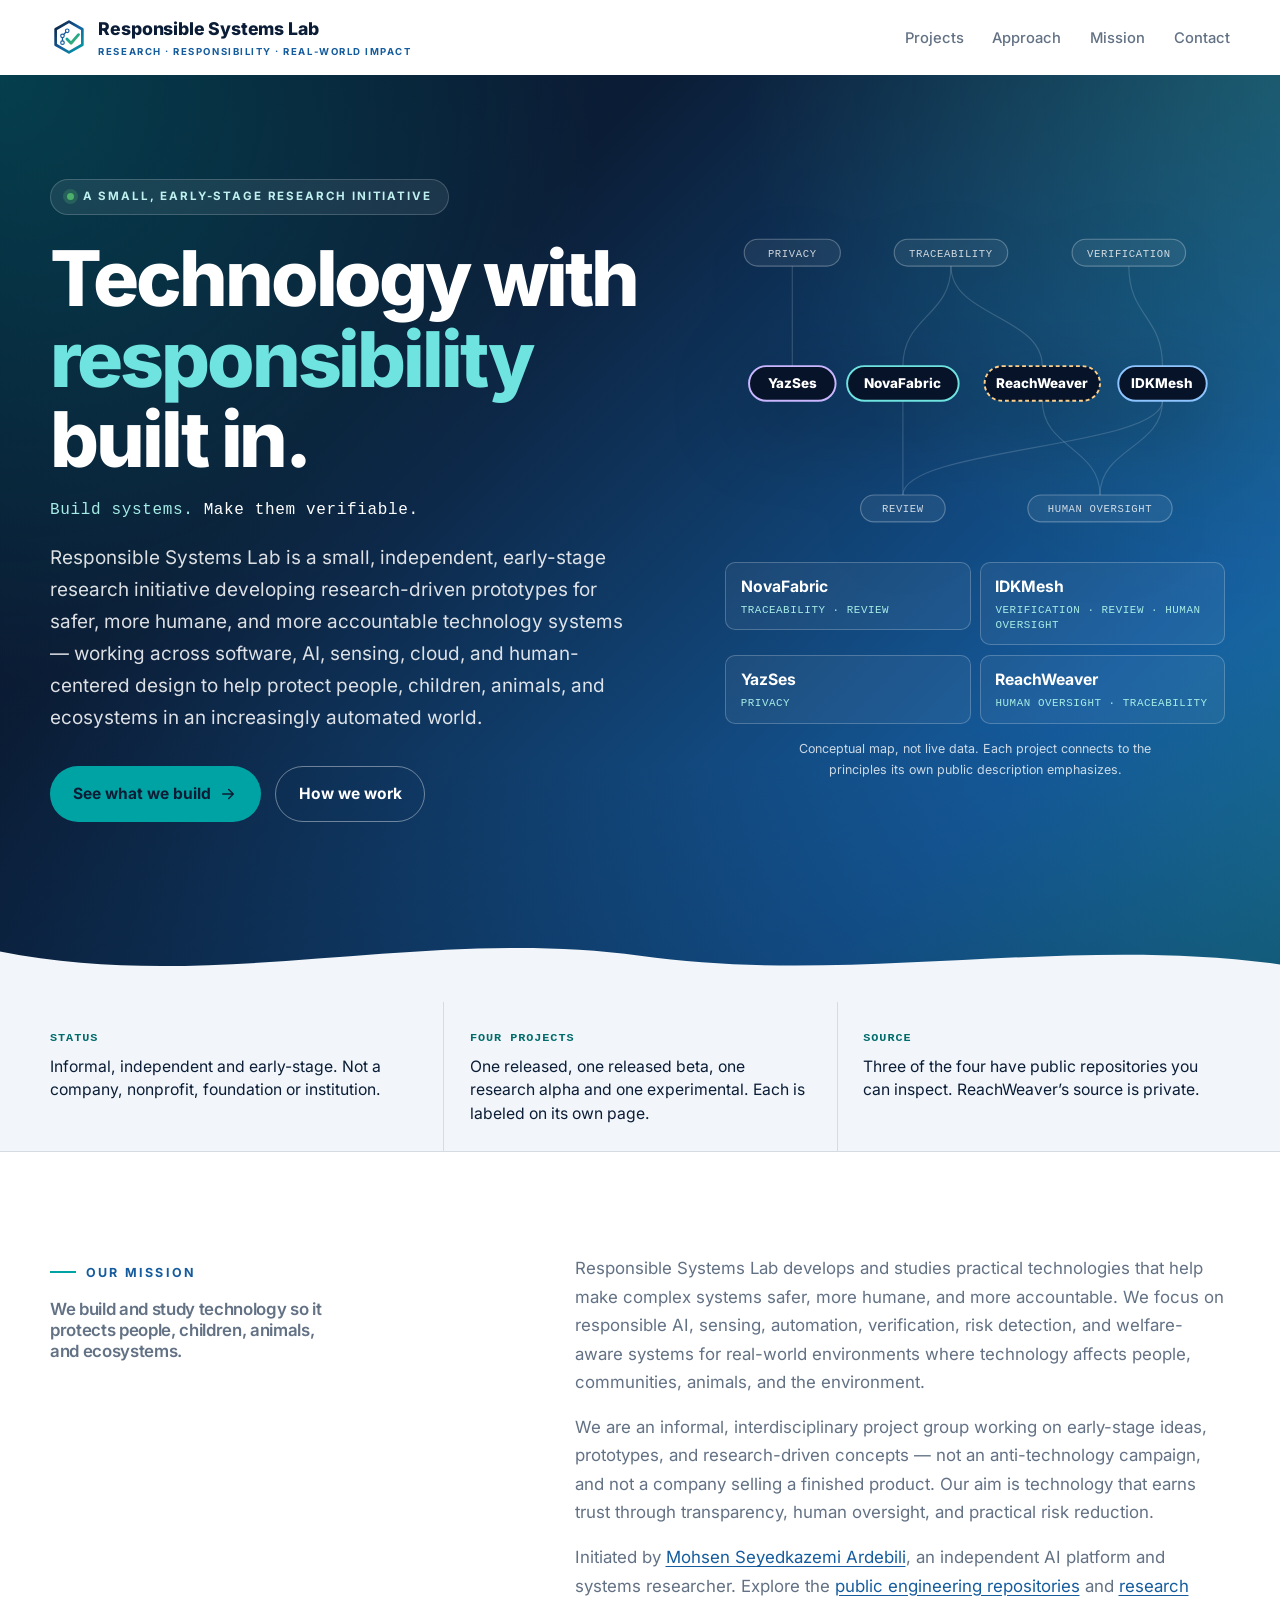
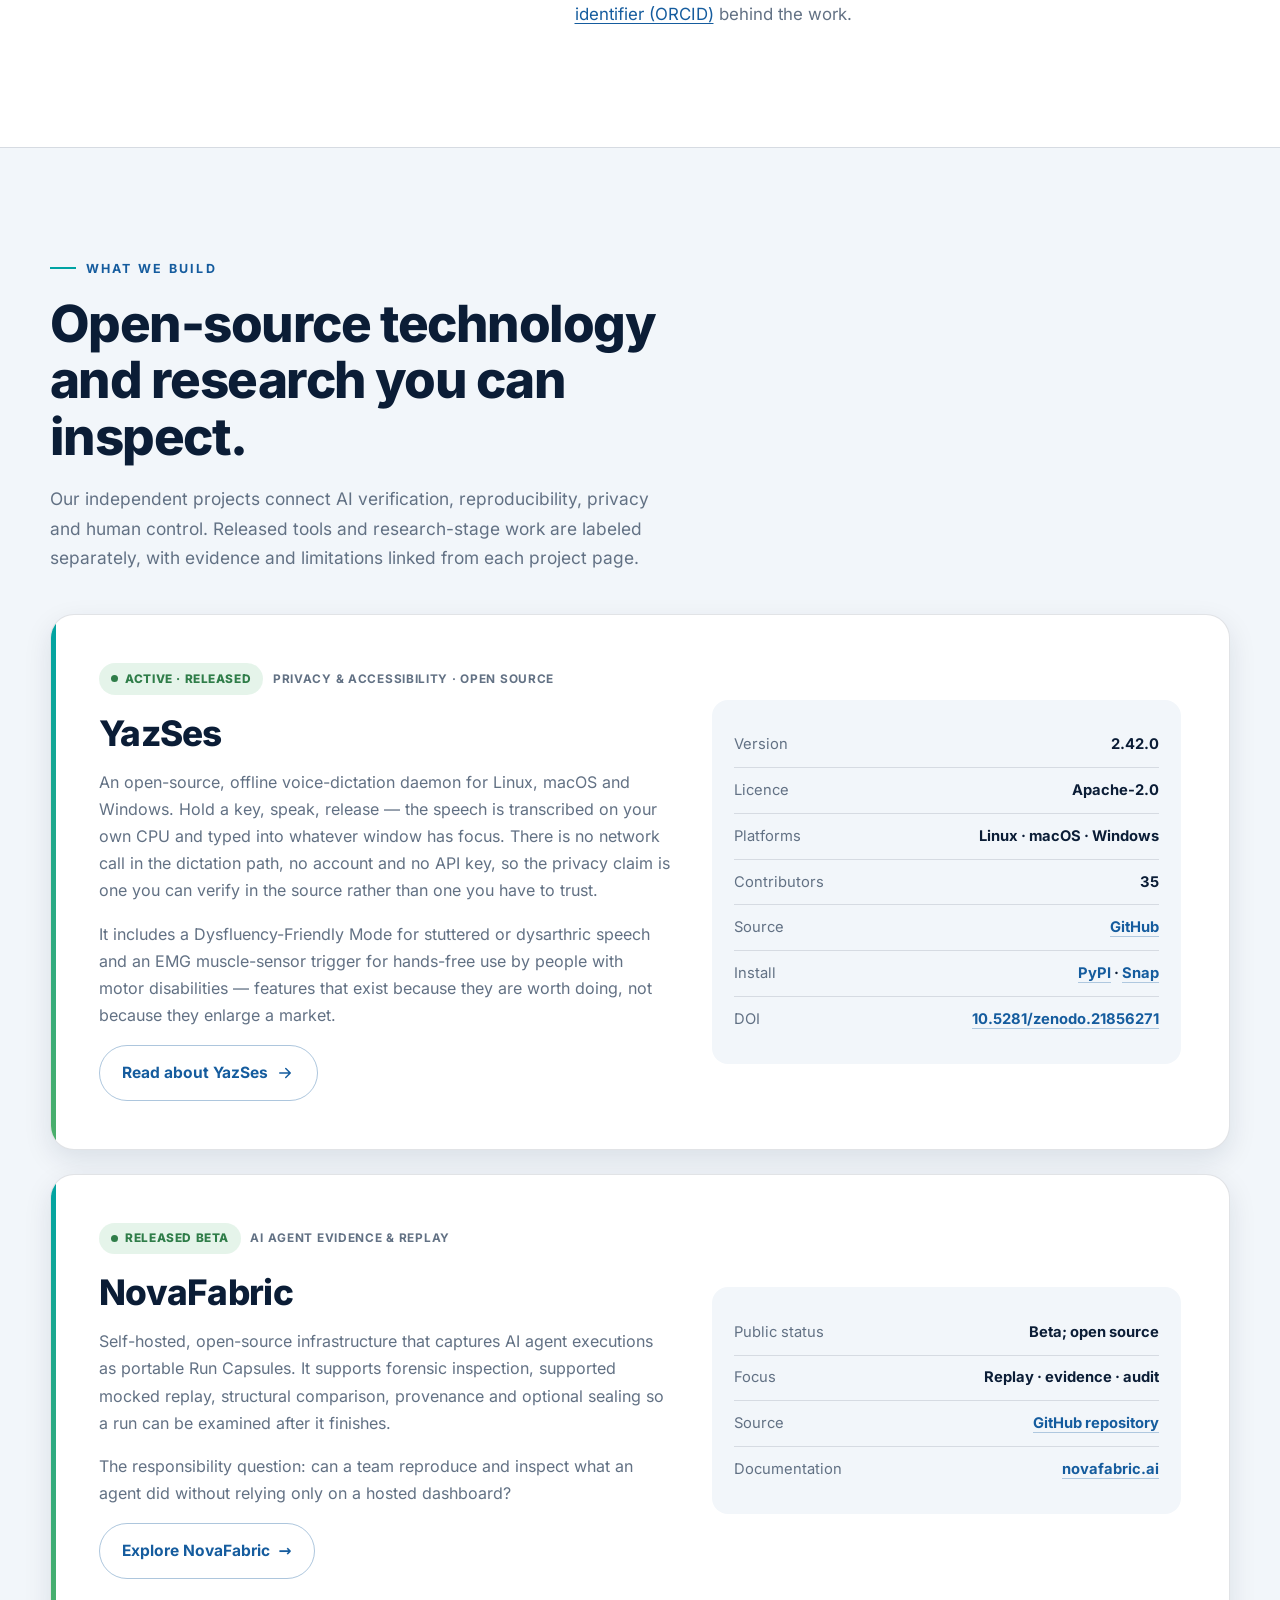
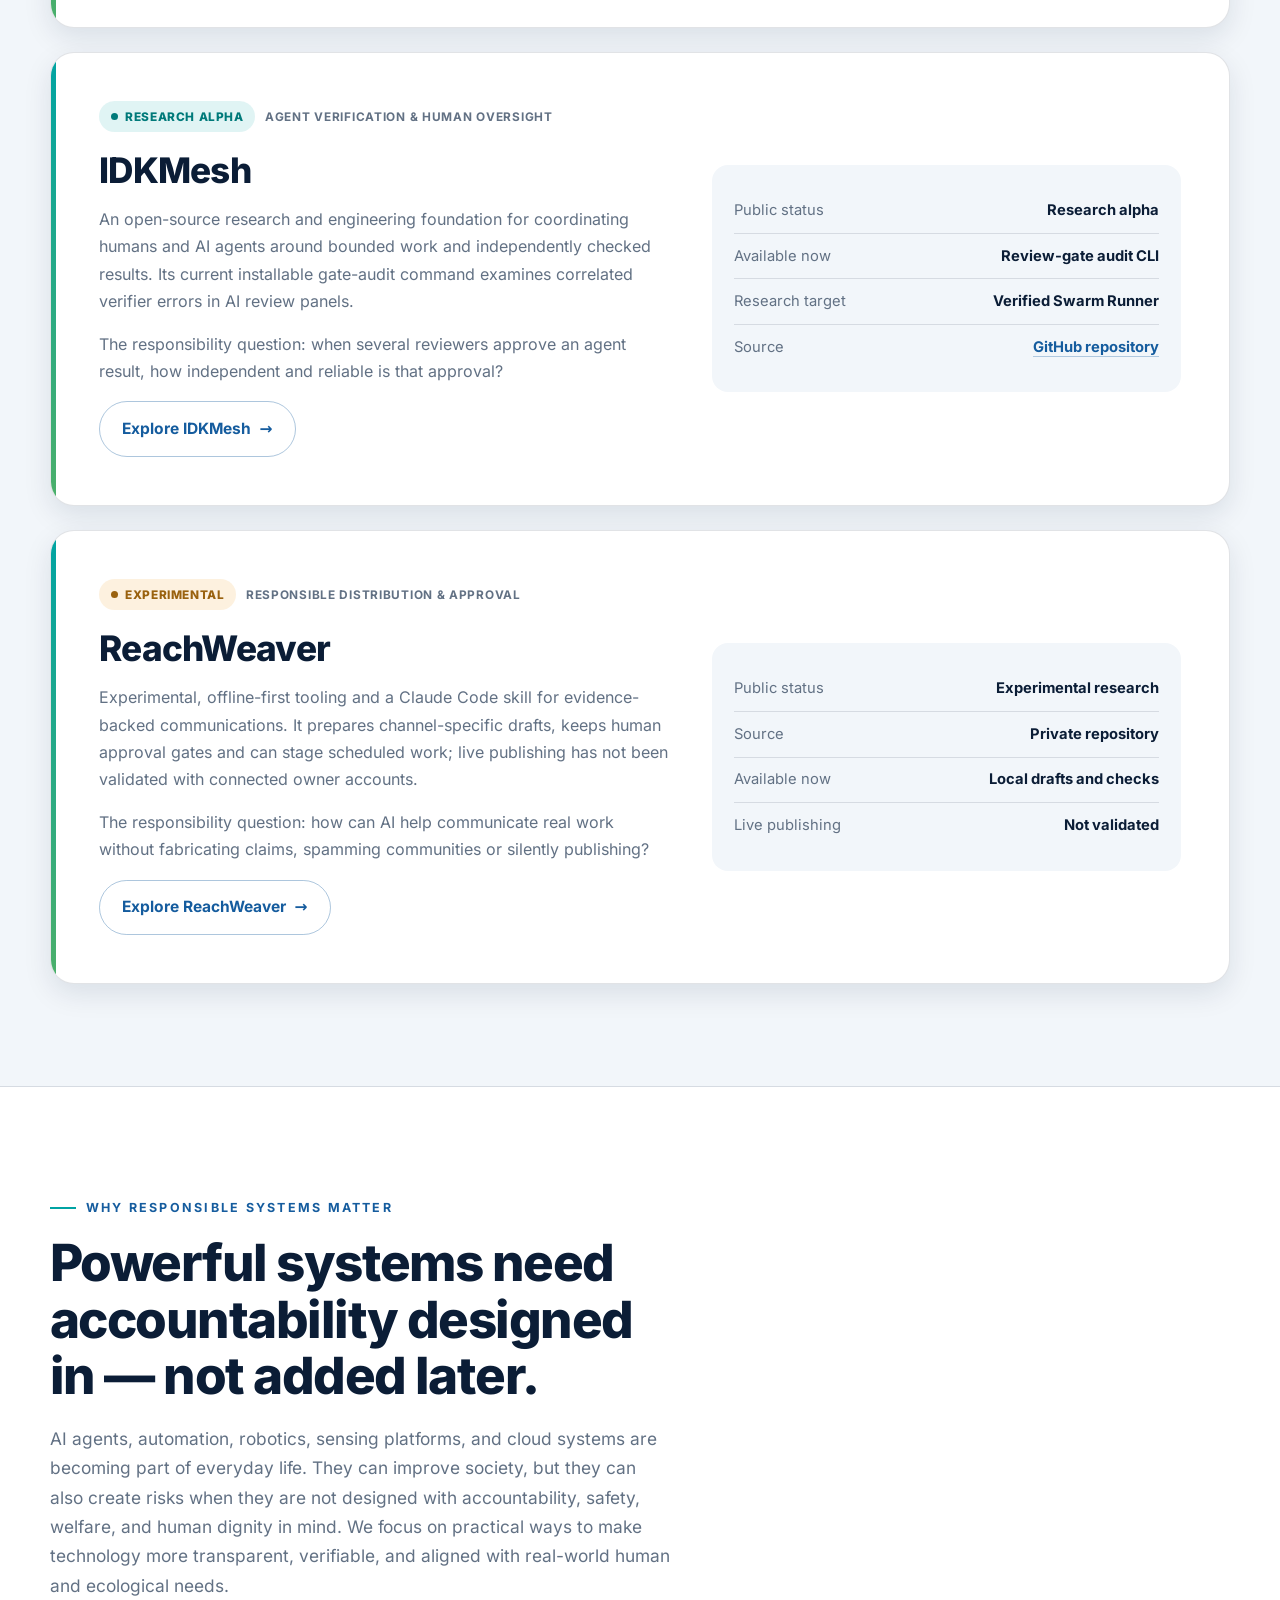
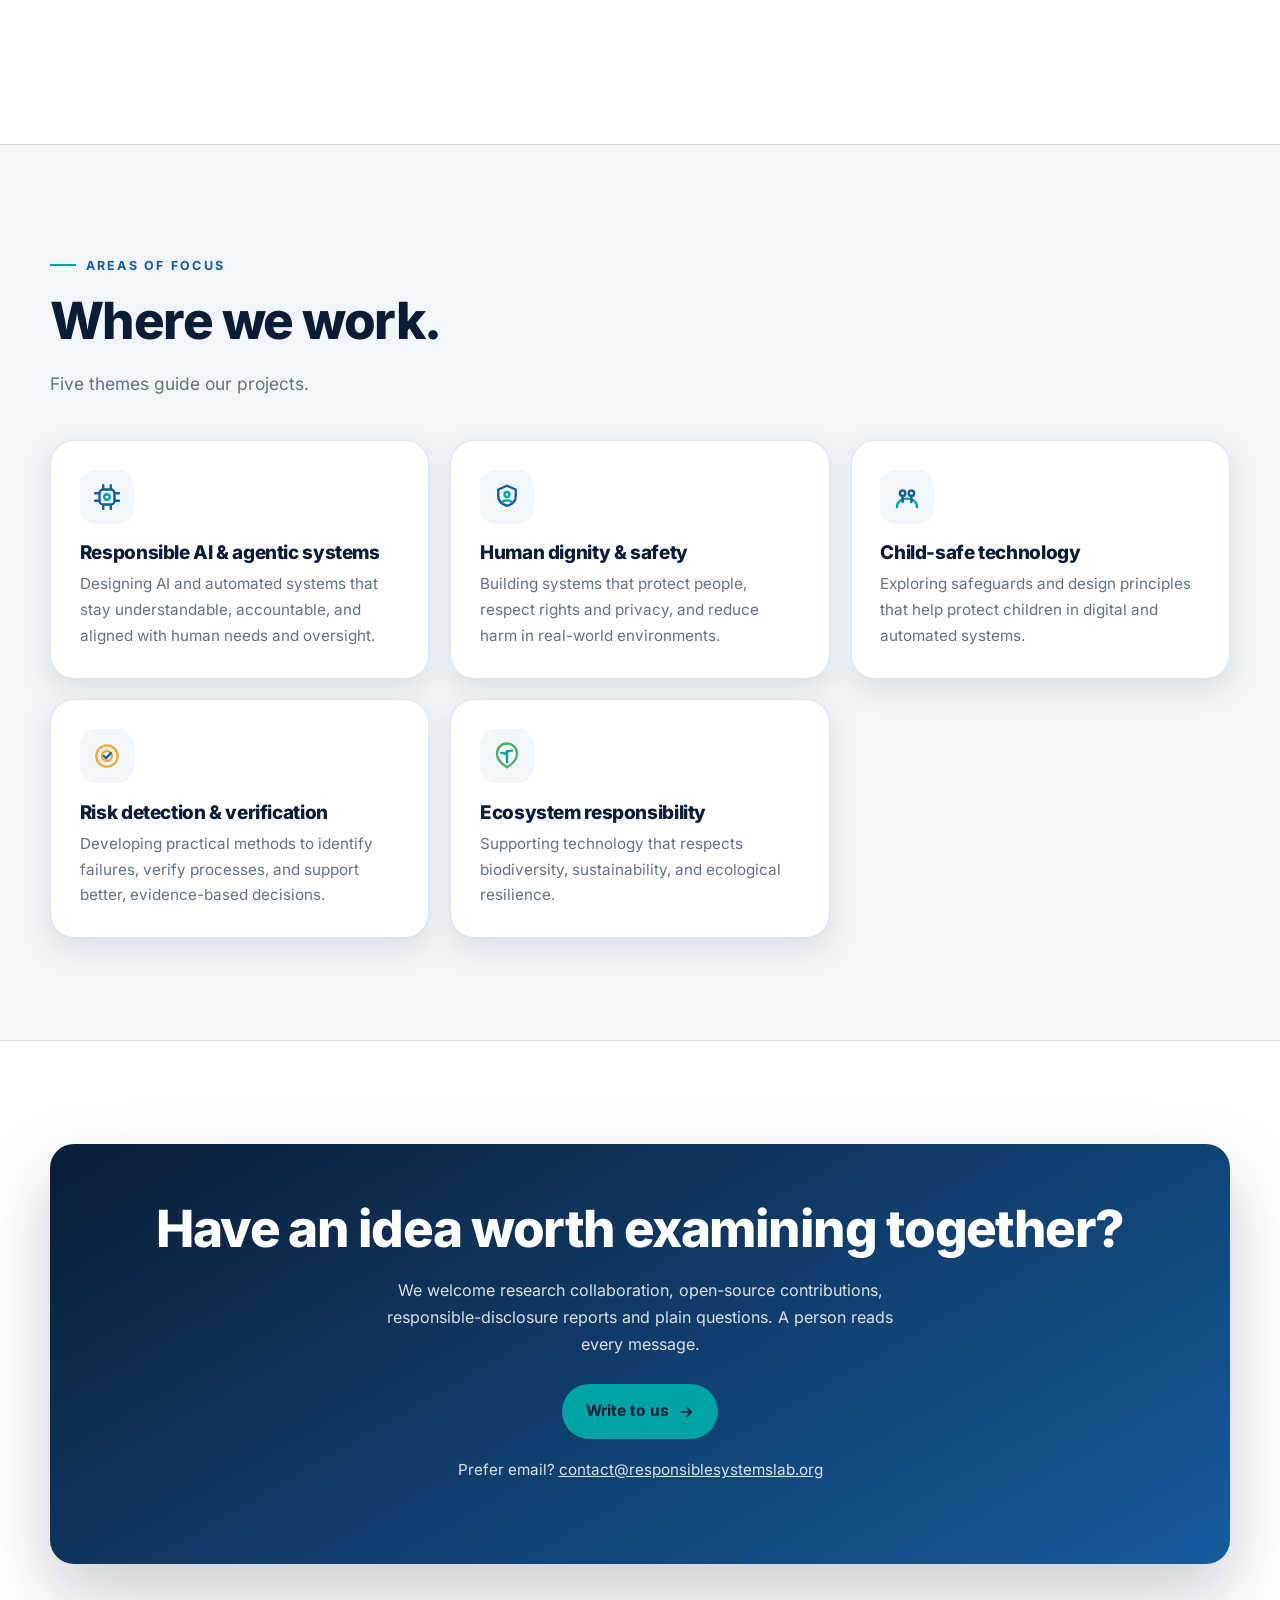
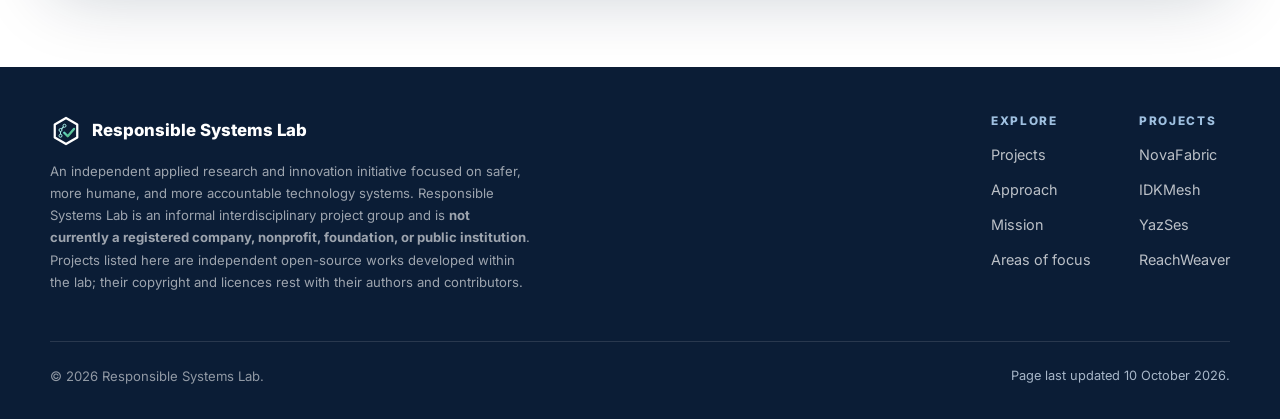
==== website/index.html @ 1f40e6b3 "Brand: new social-preview image with the V2 mark and the current project list" ====
<!DOCTYPE html>
<html lang="en">
<head>
<meta charset="UTF-8" />
<meta name="viewport" content="width=device-width, initial-scale=1.0" />
<meta name="theme-color" content="#0B1D36" />
<title>Responsible Systems Lab | Trustworthy AI &amp; Verification</title>
<meta name="description" content="Independent research and open-source engineering for responsible AI, agent replay, verification, privacy-preserving voice computing and human control." />
<link rel="icon" type="image/svg+xml" href="data:image/svg+xml,%3Csvg xmlns='http://www.w3.org/2000/svg' viewBox='0 0 128 128'%3E%3Cdefs%3E%3ClinearGradient id='c' x1='0' y1='0' x2='1' y2='1'%3E%3Cstop offset='0' stop-color='%2300A3A3'/%3E%3Cstop offset='1' stop-color='%234CAF6A'/%3E%3C/linearGradient%3E%3C/defs%3E%3Cpath d='M64 12 109 38 V90 L64 116 19 90 V38 Z' fill='none' stroke='%23155C9E' stroke-width='11' stroke-linejoin='round'/%3E%3Cpath d='M44 66 60 82 90 48' fill='none' stroke='url(%23c)' stroke-width='13' stroke-linecap='round' stroke-linejoin='round'/%3E%3C/svg%3E" />
<link rel="preload" href="assets/fonts/inter-latin-var.woff2" as="font" type="font/woff2" crossorigin />
<link rel="stylesheet" href="styles/rsl.css?v=20261011f" />
<link rel="canonical" href="https://responsiblesystemslab.org/" />
<meta name="robots" content="index, follow, max-snippet:-1, max-image-preview:large, max-video-preview:-1" />
<meta property="og:type" content="website" />
<meta property="og:site_name" content="Responsible Systems Lab" />
<meta property="og:title" content="Responsible Systems Lab | Trustworthy AI, Verification & Privacy" />
<meta property="og:description" content="Explore NovaFabric, IDKMesh, YazSes and ReachWeaver: open-source and experimental engineering for verifiable AI, agent evidence, privacy and human control." />
<meta property="og:url" content="https://responsiblesystemslab.org/" />
<meta property="og:image" content="https://responsiblesystemslab.org/assets/og-rsl-v2.png" />
<meta property="og:image:width" content="1200" /><meta property="og:image:height" content="630" />
<meta property="og:image:alt" content="Responsible Systems Lab — technology with responsibility built in" />
<meta name="twitter:card" content="summary_large_image" />
<meta name="twitter:title" content="Responsible Systems Lab | Trustworthy AI, Verification & Privacy" />
<meta name="twitter:description" content="Explore NovaFabric, IDKMesh, YazSes and ReachWeaver: open-source and experimental engineering for verifiable AI, agent evidence, privacy and human control." />
<meta name="twitter:image" content="https://responsiblesystemslab.org/assets/og-rsl-v2.png" />
<script type="application/ld+json">
{"@context":"https://schema.org","@graph":[
{"@type":"Organization","@id":"https://responsiblesystemslab.org/#org","name":"Responsible Systems Lab","alternateName":"RSL","url":"https://responsiblesystemslab.org/","description":"A small, independent, early-stage research initiative building responsible technology systems for safer, more humane, and more accountable futures. Not a registered company, nonprofit, foundation or public institution.","email":"contact@responsiblesystemslab.org","contactPoint":{"@type":"ContactPoint","contactType":"general enquiries","email":"contact@responsiblesystemslab.org","availableLanguage":["English"]},"slogan":"Technology with responsibility built in.","knowsAbout":["Responsible AI","Risk detection and verification","Human-centered systems","Sensing and monitoring","Privacy-preserving on-device software","Accessible speech interfaces","AI agent replay","Agent verification"],"member":{"@id":"https://responsiblesystemslab.org/#person-msa"}},
{"@type":"Person","@id":"https://responsiblesystemslab.org/#person-msa","name":"Mohsen Seyedkazemi Ardebili","memberOf":{"@id":"https://responsiblesystemslab.org/#org"},"sameAs":["https://orcid.org/0000-0002-1166-6559","https://github.com/MSKazemi","https://mskazemi.com","https://mskazemi.github.io"]},
{"@type":"SoftwareApplication","@id":"https://responsiblesystemslab.org/yazses.html#software","name":"YazSes","url":"https://responsiblesystemslab.org/yazses.html","applicationCategory":"UtilitiesApplication","operatingSystem":"Linux, macOS, Windows","softwareVersion":"2.42.0","license":"https://www.apache.org/licenses/LICENSE-2.0","isAccessibleForFree":true,"author":{"@id":"https://responsiblesystemslab.org/#person-msa"},"sameAs":["https://github.com/MSKazemi/yazses","https://pypi.org/project/yazses/","https://snapcraft.io/yazses","https://doi.org/10.5281/zenodo.21856271","https://arxiv.org/abs/2607.28878","https://www.wikidata.org/wiki/Q140935593","https://mskazemi.com/yazses/"]},
{"@type":"WebSite","@id":"https://responsiblesystemslab.org/#website","url":"https://responsiblesystemslab.org/","name":"Responsible Systems Lab","inLanguage":"en","publisher":{"@id":"https://responsiblesystemslab.org/#org"}},
{"@type":"WebPage","@id":"https://responsiblesystemslab.org/#webpage","url":"https://responsiblesystemslab.org/","name":"Responsible Systems Lab | Trustworthy AI, Verification & Privacy","isPartOf":{"@id":"https://responsiblesystemslab.org/#website"},"about":{"@id":"https://responsiblesystemslab.org/#org"},"dateModified":"2026-10-10","mentions":[{"@id":"https://responsiblesystemslab.org/yazses.html#software"},{"@id":"https://responsiblesystemslab.org/novafabric.html#software"},{"@id":"https://responsiblesystemslab.org/idkmesh.html#software"}]}
]}
</script>
</head>
<body>
<a class="skip-link" href="#top">Skip to content</a>

<!-- logo mark (reused) -->
<svg width="0" height="0" style="position:absolute" aria-hidden="true"><defs>
  <linearGradient id="rslv2-frame" x1="0%" y1="0%" x2="100%" y2="100%"><stop offset="0" stop-color="#0B1D36"/><stop offset=".5" stop-color="#155C9E"/><stop offset="1" stop-color="#00A3A3"/></linearGradient>
  <linearGradient id="rslv2-check" x1="0%" y1="0%" x2="100%" y2="100%"><stop offset="0" stop-color="#00A3A3"/><stop offset="1" stop-color="#4CAF6A"/></linearGradient>
  <linearGradient id="rslv2-check-rev" x1="0%" y1="0%" x2="100%" y2="100%"><stop offset="0" stop-color="#6fe3e0"/><stop offset="1" stop-color="#4CAF6A"/></linearGradient>
  <!-- Evidence Atlas V2 mark (assets/brand/rsl/evidence-atlas-v2/logo-symbol.svg), scaled 128 -> 40 -->
  <g id="rsl-mark" transform="scale(0.3125)">
    <path d="M64 12 109 38 V90 L64 116 19 90 V38 Z" fill="none" stroke="url(#rslv2-frame)" stroke-width="9" stroke-linecap="round" stroke-linejoin="round"/>
    <path d="M42 83 V60 L58 43" fill="none" stroke="#155C9E" stroke-width="4.4" stroke-linecap="round" stroke-linejoin="round"/>
    <circle cx="42" cy="83" r="6" fill="#FFFFFF" stroke="#155C9E" stroke-width="4"/><circle cx="42" cy="60" r="6" fill="#FFFFFF" stroke="#155C9E" stroke-width="4"/><circle cx="58" cy="43" r="6" fill="#FFFFFF" stroke="#155C9E" stroke-width="4"/>
    <path d="M57 71 71 85 96 56" fill="none" stroke="url(#rslv2-check)" stroke-width="9.5" stroke-linecap="round" stroke-linejoin="round"/>
  </g>
  <!-- Reversed variant for dark surfaces (the navy start of the frame gradient would disappear on navy) -->
  <g id="rsl-mark-rev" transform="scale(0.3125)">
    <path d="M64 12 109 38 V90 L64 116 19 90 V38 Z" fill="none" stroke="#FFFFFF" stroke-width="9" stroke-linecap="round" stroke-linejoin="round"/>
    <path d="M42 83 V60 L58 43" fill="none" stroke="#A6ECE6" stroke-width="4.4" stroke-linecap="round" stroke-linejoin="round"/>
    <circle cx="42" cy="83" r="6" fill="#0B1D36" stroke="#A6ECE6" stroke-width="4"/><circle cx="42" cy="60" r="6" fill="#0B1D36" stroke="#A6ECE6" stroke-width="4"/><circle cx="58" cy="43" r="6" fill="#0B1D36" stroke="#A6ECE6" stroke-width="4"/>
    <path d="M57 71 71 85 96 56" fill="none" stroke="url(#rslv2-check-rev)" stroke-width="9.5" stroke-linecap="round" stroke-linejoin="round"/>
  </g>
</defs></svg>

<!-- ============ HEADER ============ -->
<header class="site-header" id="header">
  <div class="container nav">
    <a class="brand" href="index.html">
      <svg class="mark" viewBox="0 0 40 40"><use href="#rsl-mark"/></svg>
      <span>Responsible Systems Lab<small>Research · Responsibility · Real-world impact</small></span>
    </a>
    <nav>
      <ul class="nav-links">
        <li><a href="projects.html">Projects</a></li>
        <li><a href="approach.html">Approach</a></li>
        <li><a href="#mission">Mission</a></li>
        <li><a href="contact.html">Contact</a></li>
      </ul>
    </nav>
    <button class="nav-toggle" id="navToggle" aria-label="Open menu" aria-expanded="false"><span></span><span></span><span></span></button>
  </div>
</header>

<main id="top" tabindex="-1">

<!-- ============ HERO ============ -->
<section class="hero hero-v2" id="hero">
  <div class="container hero-grid">
    <div>
      <span class="hero-tag reveal"><span class="dot"></span> A small, early-stage research initiative</span>
      <h1 class="reveal d1">Technology with <em>responsibility</em> built in.</h1>
      <p class="hero-kicker reveal d1">Build systems. <span>Make them verifiable.</span></p>
      <p class="hero-sub reveal d2">Responsible Systems Lab is a small, independent, early-stage research initiative developing research-driven prototypes for safer, more humane, and more accountable technology systems — working across software, AI, sensing, cloud, and human-centered design to help protect people, children, animals, and ecosystems in an increasingly automated world.</p>
      <div class="hero-actions reveal d3">
        <a class="btn btn-teal" href="projects.html">See what we build
          <svg viewBox="0 0 24 24" fill="none" stroke="currentColor" stroke-width="2"><path d="M5 12h14M13 6l6 6-6 6" stroke-linecap="round" stroke-linejoin="round"/></svg>
        </a>
        <a class="btn btn-ghost" href="approach.html">How we work</a>
      </div>
    </div>
    <div class="hero-art">
      <figure class="atlas reveal d2">
        <svg viewBox="0 0 520 340" fill="none" aria-hidden="true" focusable="false">
        <path class="edge" data-edge="yaz-priv" d="M70 152 C70 100 70 100 70 48"/>
        <path class="edge" data-edge="nova-trace" d="M185 152 C185 100 235 100 235 48"/>
        <path class="edge" data-edge="reach-trace" d="M330 152 C330 100 235 100 235 48"/>
        <path class="edge" data-edge="idk-veri" d="M455 152 C455 100 420 100 420 48"/>
        <path class="edge" data-edge="nova-rev" d="M185 188 C185 237 185 237 185 286"/>
        <path class="edge" data-edge="idk-rev" d="M455 188 C455 237 185 237 185 286"/>
        <path class="edge" data-edge="reach-hum" d="M330 188 C330 237 390 237 390 286"/>
        <path class="edge" data-edge="idk-hum" d="M455 188 C455 237 390 237 390 286"/>
        <g class="p-node" data-principle="priv"><rect x="20" y="20" width="100" height="28" rx="14"/><text x="70" y="38" text-anchor="middle">Privacy</text></g>
        <g class="p-node" data-principle="trace"><rect x="176" y="20" width="118" height="28" rx="14"/><text x="235" y="38" text-anchor="middle">Traceability</text></g>
        <g class="p-node" data-principle="veri"><rect x="361" y="20" width="118" height="28" rx="14"/><text x="420" y="38" text-anchor="middle">Verification</text></g>
        <g class="p-node" data-principle="rev"><rect x="141" y="286" width="88" height="28" rx="14"/><text x="185" y="304" text-anchor="middle">Review</text></g>
        <g class="p-node" data-principle="hum"><rect x="315" y="286" width="150" height="28" rx="14"/><text x="390" y="304" text-anchor="middle">Human oversight</text></g>
        <g class="j-node j-yaz" data-node="yaz"><rect x="25" y="152" width="90" height="36" rx="18"/><text x="70" y="175" text-anchor="middle">YazSes</text></g>
        <g class="j-node j-nova" data-node="nova"><rect x="127" y="152" width="116" height="36" rx="18"/><text x="185" y="175" text-anchor="middle">NovaFabric</text></g>
        <g class="j-node j-reach" data-node="reach"><rect x="270" y="152" width="120" height="36" rx="18"/><text x="330" y="175" text-anchor="middle">ReachWeaver</text></g>
        <g class="j-node j-idk" data-node="idk"><rect x="409" y="152" width="92" height="36" rx="18"/><text x="455" y="175" text-anchor="middle">IDKMesh</text></g>
        </svg>
        <ul class="atlas-list">
          <li><a href="novafabric.html" data-node="nova" data-links="trace rev"><strong>NovaFabric</strong><span>Traceability · Review</span></a></li>
          <li><a href="idkmesh.html" data-node="idk" data-links="veri rev hum"><strong>IDKMesh</strong><span>Verification · Review · Human oversight</span></a></li>
          <li><a href="yazses.html" data-node="yaz" data-links="priv"><strong>YazSes</strong><span>Privacy</span></a></li>
          <li><a href="reachweaver.html" data-node="reach" data-links="hum trace"><strong>ReachWeaver</strong><span>Human oversight · Traceability</span></a></li>
        </ul>
        <figcaption>Conceptual map, not live data. Each project connects to the principles its own public description emphasizes.</figcaption>
      </figure>
    </div>
  </div>
  <svg class="wave" viewBox="0 0 1440 90" preserveAspectRatio="none" aria-hidden="true"><path d="M0,30 C240,80 480,0 720,35 C960,70 1200,10 1440,45 L1440,90 L0,90 Z"></path></svg>
</section>

<!-- ============ PROOF / LIMITS ============ -->
<section class="proof" aria-label="What this lab is and is not">
  <div class="container proof-grid">
    <div class="proof-item"><span class="mono">Status</span><p>Informal, independent and early-stage. Not a company, nonprofit, foundation or institution.</p></div>
    <div class="proof-item"><span class="mono">Four projects</span><p>One released, one released beta, one research alpha and one experimental. Each is labeled on its own page.</p></div>
    <div class="proof-item"><span class="mono">Source</span><p>Three of the four have public repositories you can inspect. ReachWeaver’s source is private.</p></div>
  </div>
</section>

<!-- ============ MISSION ============ -->
<section id="mission">
  <div class="container split">
    <div class="reveal">
      <span class="eyebrow">Our mission</span>
      <p class="mission-statement">We build and study technology so it protects people, children, animals, and ecosystems.</p>
    </div>
    <div class="reveal d1">
      <p>Responsible Systems Lab develops and studies practical technologies that help make complex systems safer, more humane, and more accountable. We focus on responsible AI, sensing, automation, verification, risk detection, and welfare-aware systems for real-world environments where technology affects people, communities, animals, and the environment.</p>
      <p>We are an informal, interdisciplinary project group working on early-stage ideas, prototypes, and research-driven concepts — not an anti-technology campaign, and not a company selling a finished product. Our aim is technology that earns trust through transparency, human oversight, and practical risk reduction.</p>
      <p>Initiated by <a href="https://mskazemi.com/" rel="noopener">Mohsen Seyedkazemi Ardebili</a>, an independent AI platform and systems researcher. Explore the <a href="https://github.com/MSKazemi" rel="noopener">public engineering repositories</a> and <a href="https://orcid.org/0000-0002-1166-6559" rel="noopener">research identifier (ORCID)</a> behind the work.</p>
    </div>
  </div>
</section>

<!-- ============ WHAT WE BUILD ============ -->
<section id="build" class="section-mist">
  <div class="container">
    <div class="section-head reveal">
      <span class="eyebrow">What we build</span>
      <h2>Open-source technology and research you can inspect.</h2>
      <p>Our independent projects connect AI verification, reproducibility, privacy and human control. Released tools and research-stage work are labeled separately, with evidence and limitations linked from each project page.</p>
    </div>
    <div class="project reveal d1">
      <div>
        <div class="p-meta">
          <span class="badge badge-active">Active · released</span>
          <span class="p-cat">Privacy &amp; accessibility · open source</span>
        </div>
        <h3>YazSes</h3>
        <p>An open-source, offline voice-dictation daemon for Linux, macOS and Windows. Hold a key, speak, release — the speech is transcribed on your own CPU and typed into whatever window has focus. There is no network call in the dictation path, no account and no API key, so the privacy claim is one you can verify in the source rather than one you have to trust.</p>
        <p>It includes a Dysfluency-Friendly Mode for stuttered or dysarthric speech and an EMG muscle-sensor trigger for hands-free use by people with motor disabilities — features that exist because they are worth doing, not because they enlarge a market.</p>
        <div class="hero-actions">
          <a class="btn btn-outline" href="yazses.html">Read about YazSes
            <svg viewBox="0 0 24 24" fill="none" stroke="currentColor" stroke-width="2"><path d="M5 12h14M13 6l6 6-6 6" stroke-linecap="round" stroke-linejoin="round"/></svg>
          </a>
        </div>
      </div>
      <div class="p-side">
        <ul class="spec">
          <li><span class="k">Version</span><span class="v">2.42.0</span></li>
          <li><span class="k">Licence</span><span class="v">Apache-2.0</span></li>
          <li><span class="k">Platforms</span><span class="v">Linux · macOS · Windows</span></li>
          <li><span class="k">Contributors</span><span class="v">35</span></li>
          <li><span class="k">Source</span><span class="v"><a href="https://github.com/MSKazemi/yazses" rel="noopener">GitHub</a></span></li>
          <li><span class="k">Install</span><span class="v"><a href="https://pypi.org/project/yazses/" rel="noopener">PyPI</a> · <a href="https://snapcraft.io/yazses" rel="noopener">Snap</a></span></li>
          <li><span class="k">DOI</span><span class="v"><a href="https://doi.org/10.5281/zenodo.21856271" rel="noopener">10.5281/zenodo.21856271</a></span></li>
        </ul>
      </div>
    </div>

    <div class="project reveal">
      <div>
        <div class="p-meta">
          <span class="badge badge-active">Released beta</span>
          <span class="p-cat">AI agent evidence &amp; replay</span>
        </div>
        <h3>NovaFabric</h3>
        <p>Self-hosted, open-source infrastructure that captures AI agent executions as portable Run Capsules. It supports forensic inspection, supported mocked replay, structural comparison, provenance and optional sealing so a run can be examined after it finishes.</p>
        <p>The responsibility question: can a team reproduce and inspect what an agent did without relying only on a hosted dashboard?</p>
        <div class="hero-actions"><a class="btn btn-outline" href="novafabric.html">Explore NovaFabric <span aria-hidden="true">→</span></a></div>
      </div>
      <div class="p-side"><ul class="spec">
        <li><span class="k">Public status</span><span class="v">Beta; open source</span></li>
        <li><span class="k">Focus</span><span class="v">Replay · evidence · audit</span></li>
        <li><span class="k">Source</span><span class="v"><a href="https://github.com/MSKazemi/novafabric" rel="noopener">GitHub repository</a></span></li>
        <li><span class="k">Documentation</span><span class="v"><a href="https://novafabric.ai/" rel="noopener">novafabric.ai</a></span></li>
      </ul></div>
    </div>

    <div class="project reveal">
      <div>
        <div class="p-meta">
          <span class="badge badge-research">Research alpha</span>
          <span class="p-cat">Agent verification &amp; human oversight</span>
        </div>
        <h3>IDKMesh</h3>
        <p>An open-source research and engineering foundation for coordinating humans and AI agents around bounded work and independently checked results. Its current installable gate-audit command examines correlated verifier errors in AI review panels.</p>
        <p>The responsibility question: when several reviewers approve an agent result, how independent and reliable is that approval?</p>
        <div class="hero-actions"><a class="btn btn-outline" href="idkmesh.html">Explore IDKMesh <span aria-hidden="true">→</span></a></div>
      </div>
      <div class="p-side"><ul class="spec">
        <li><span class="k">Public status</span><span class="v">Research alpha</span></li>
        <li><span class="k">Available now</span><span class="v">Review-gate audit CLI</span></li>
        <li><span class="k">Research target</span><span class="v">Verified Swarm Runner</span></li>
        <li><span class="k">Source</span><span class="v"><a href="https://github.com/MSKazemi/idkmesh" rel="noopener">GitHub repository</a></span></li>
      </ul></div>
    </div>

    <div class="project reveal">
      <div>
        <div class="p-meta">
          <span class="badge badge-prototype">Experimental</span>
          <span class="p-cat">Responsible distribution &amp; approval</span>
        </div>
        <h3>ReachWeaver</h3>
        <p>Experimental, offline-first tooling and a Claude Code skill for evidence-backed communications. It prepares channel-specific drafts, keeps human approval gates and can stage scheduled work; live publishing has not been validated with connected owner accounts.</p>
        <p>The responsibility question: how can AI help communicate real work without fabricating claims, spamming communities or silently publishing?</p>
        <div class="hero-actions"><a class="btn btn-outline" href="reachweaver.html">Explore ReachWeaver <span aria-hidden="true">→</span></a></div>
      </div>
      <div class="p-side"><ul class="spec">
        <li><span class="k">Public status</span><span class="v">Experimental research</span></li>
        <li><span class="k">Source</span><span class="v">Private repository</span></li>
        <li><span class="k">Available now</span><span class="v">Local drafts and checks</span></li>
        <li><span class="k">Live publishing</span><span class="v">Not validated</span></li>
      </ul></div>
    </div>
  </div>
</section>

<!-- ============ WHY RESPONSIBLE SYSTEMS MATTER ============ -->
<section id="why">
  <div class="container">
    <div class="section-head reveal">
      <span class="eyebrow">Why responsible systems matter</span>
      <h2>Powerful systems need accountability designed in — not added later.</h2>
      <p>AI agents, automation, robotics, sensing platforms, and cloud systems are becoming part of everyday life. They can improve society, but they can also create risks when they are not designed with accountability, safety, welfare, and human dignity in mind. We focus on practical ways to make technology more transparent, verifiable, and aligned with real-world human and ecological needs.</p>
    </div>
  </div>
</section>

<!-- ============ AREAS OF FOCUS ============ -->
<section id="focus" class="section-mist">
  <div class="container">
    <div class="section-head reveal">
      <span class="eyebrow">Areas of focus</span>
      <h2>Where we work.</h2>
      <p>Five themes guide our projects.</p>
    </div>
    <div class="focus-grid">
      <div class="focus-card reveal">
        <div class="focus-ico ico-blue"><svg viewBox="0 0 24 24">
          <rect x="6" y="6" width="12" height="12" rx="3" stroke="currentColor"/>
          <path d="M9 2.5v3M15 2.5v3M9 18.5v3M15 18.5v3M2.5 9h3M2.5 15h3M18.5 9h3M18.5 15h3" stroke="currentColor"/>
          <circle cx="12" cy="12" r="2.2" class="s2"/></svg></div>
        <h3>Responsible AI &amp; agentic systems</h3>
        <p>Designing AI and automated systems that stay understandable, accountable, and aligned with human needs and oversight.</p>
      </div>
      <div class="focus-card reveal d1">
        <div class="focus-ico ico-blue"><svg viewBox="0 0 24 24">
          <path d="M12 3l7 3v5c0 4.4-3 7-7 8-4-1-7-3.6-7-8V6l7-3z" stroke="currentColor"/>
          <circle cx="12" cy="10" r="2" class="s2"/><path d="M8.5 16c0.7-1.8 6.3-1.8 7 0" class="s2"/></svg></div>
        <h3>Human dignity &amp; safety</h3>
        <p>Building systems that protect people, respect rights and privacy, and reduce harm in real-world environments.</p>
      </div>
      <div class="focus-card reveal d2">
        <div class="focus-ico ico-blue"><svg viewBox="0 0 24 24">
          <path d="M4 20c0-9 16-9 16 0" class="s2"/>
          <circle cx="8.5" cy="9" r="2.2" stroke="currentColor"/><circle cx="15.5" cy="9" r="2.2" stroke="currentColor"/>
          <path d="M8.5 11.2V16M15.5 11.2V16" stroke="currentColor"/></svg></div>
        <h3>Child-safe technology</h3>
        <p>Exploring safeguards and design principles that help protect children in digital and automated systems.</p>
      </div>
      <div class="focus-card reveal d1">
        <div class="focus-ico ico-amber"><svg viewBox="0 0 24 24">
          <circle cx="12" cy="12" r="8.5" stroke="currentColor"/><circle cx="12" cy="12" r="4" stroke="currentColor"/>
          <path d="M9.5 12l1.8 1.8L15 9.8" class="s2"/></svg></div>
        <h3>Risk detection &amp; verification</h3>
        <p>Developing practical methods to identify failures, verify processes, and support better, evidence-based decisions.</p>
      </div>
      <div class="focus-card reveal d2">
        <div class="focus-ico ico-green"><svg viewBox="0 0 24 24">
          <path d="M12 21c-5-3-8-7-8-11a8 8 0 0116 0c0 4-3 8-8 11z" stroke="currentColor"/>
          <path d="M12 17c0-4 0-6 0-9M12 11c-1.5-1.5-3-1.5-4.5-1.5M12 9c1.3-1.3 2.7-1.3 4-1.3" class="s2"/></svg></div>
        <h3>Ecosystem responsibility</h3>
        <p>Supporting technology that respects biodiversity, sustainability, and ecological resilience.</p>
      </div>
    </div>
  </div>
</section>


<!-- ============ CONTACT ============ -->
<section id="contact">
  <div class="container">
    <div class="contact-card reveal">
      <h2>Have an idea worth examining together?</h2>
      <p>We welcome research collaboration, open-source contributions, responsible-disclosure reports and plain questions. A person reads every message.</p>
      <a class="btn btn-teal" href="contact.html">Write to us
        <svg viewBox="0 0 24 24" fill="none" stroke="currentColor" stroke-width="2"><path d="M5 12h14M13 6l6 6-6 6" stroke-linecap="round" stroke-linejoin="round"/></svg>
      </a>
      <p class="form-note" style="margin-top:1.1rem;color:rgba(255,255,255,0.85)">Prefer email? <a href="mailto:contact@responsiblesystemslab.org" style="text-decoration:underline">contact@responsiblesystemslab.org</a></p>
    </div>
  </div>
</section>

</main>

<!-- ============ FOOTER ============ -->
<footer class="site-footer">
  <div class="container">
    <div class="footer-inner">
      <div>
        <div class="footer-brand"><svg class="mark" viewBox="0 0 40 40"><use href="#rsl-mark-rev"/></svg> Responsible Systems Lab</div>
        <p class="footer-status">An independent applied research and innovation initiative focused on safer, more humane, and more accountable technology systems. Responsible Systems Lab is an informal interdisciplinary project group and is <strong>not currently a registered company, nonprofit, foundation, or public institution</strong>. Projects listed here are independent open-source works developed within the lab; their copyright and licences rest with their authors and contributors.</p>
      </div>
      <div class="footer-cols">
        <div>
          <p class="footer-heading">Explore</p>
          <ul>
            <li><a href="projects.html">Projects</a></li>
            <li><a href="approach.html">Approach</a></li>
            <li><a href="#mission">Mission</a></li>
            <li><a href="#focus">Areas of focus</a></li>
          </ul>
        </div>
        <div>
          <p class="footer-heading">Projects</p>
          <ul>
            <li><a href="novafabric.html">NovaFabric</a></li>
<li><a href="idkmesh.html">IDKMesh</a></li>
<li><a href="yazses.html">YazSes</a></li>
<li><a href="reachweaver.html">ReachWeaver</a></li>
          </ul>
        </div>
      </div>
    </div>
    <div class="footer-bottom">
      <span>© 2026 Responsible Systems Lab.</span>
      <span class="updated">Page last updated 10 October 2026.</span>
    </div>
  </div>
</footer>

<script src="scripts/site.js?v=20261011f"></script>
</body>
</html>
---- website/styles/rsl.css ----
/* Inter, self-hosted (SIL OFL 1.1) — no third-party font request. Latin subset, variable weight. */
@font-face {
  font-family: "Inter"; font-style: normal; font-weight: 400 800; font-display: swap;
  src: url("../assets/fonts/inter-latin-var.woff2") format("woff2");
  unicode-range: U+0000-00FF, U+0131, U+0152-0153, U+02BB-02BC, U+02C6, U+02DA, U+02DC, U+0304, U+0308, U+0329, U+2000-206F, U+20AC, U+2122, U+2191, U+2193, U+2212, U+2215, U+FEFF, U+FFFD;
}
/* Responsible Systems Lab — umbrella landing
 * Canonical RSL brand (refined "second" direction): navy/blue/teal/green, Inter.
 * Per docs/brand/rsl-brand-guidelines.md + rsl-icon-ui-guidelines.md.
 * Reuses the structural class/id names that scripts/site.js drives (.reveal, #header, #navToggle, .nav-links).
 */

/* ---------- Tokens ---------- */
:root {
  --navy: #0B1D36;
  --blue: #155C9E;
  --teal: #00A3A3;
  --green: #4CAF6A;
  --mist: #F2F6FA;
  --slate: #627184;
  --white: #FFFFFF;
  --amber: #F2A93B;
  --red: #D94A4A;
  --border: rgba(11, 29, 54, 0.12);

  --font: "Inter", "Source Sans 3", system-ui, -apple-system, "Segoe UI", sans-serif;

  --container: 1180px;
  --r-sm: 10px; --r-md: 16px; --r-lg: 24px; --r-pill: 999px;
  --shadow-soft: 0 14px 35px rgba(11, 29, 54, 0.08);
  --shadow-card: 0 10px 28px rgba(11, 29, 54, 0.10);
  --shadow-deep: 0 30px 70px rgba(11, 29, 54, 0.22);
  --ease: cubic-bezier(0.22, 1, 0.36, 1);
}

/* ---------- Reset ---------- */
*, *::before, *::after { box-sizing: border-box; }
html { scroll-behavior: smooth; scroll-padding-top: 86px; }
body {
  margin: 0; font-family: var(--font); color: var(--navy); background: var(--white);
  line-height: 1.7; -webkit-font-smoothing: antialiased; text-rendering: optimizeLegibility; overflow-x: hidden;
}
img { max-width: 100%; display: block; }
a { color: inherit; text-decoration: none; }
h1, h2, h3, h4 { font-weight: 800; line-height: 1.1; color: var(--navy); margin: 0 0 0.4em; letter-spacing: -0.02em; }
h1 { font-size: clamp(2.5rem, 6vw, 5rem); line-height: 1.05; letter-spacing: -0.04em; }
h2 { font-size: clamp(2rem, 4vw, 3.2rem); line-height: 1.1; letter-spacing: -0.03em; }
h3 { font-size: 1.4rem; line-height: 1.25; }
p { margin: 0 0 1rem; }

/* ---------- Layout primitives ---------- */
.container { width: min(100% - 3rem, var(--container)); margin-inline: auto; position: relative; z-index: 2; }
section { padding: clamp(3.5rem, 8vw, 6.5rem) 0; position: relative; }
.eyebrow {
  font-size: 0.78rem; font-weight: 700; letter-spacing: 0.18em; text-transform: uppercase;
  color: var(--blue); display: inline-flex; align-items: center; gap: 0.6rem; margin-bottom: 1rem;
}
.eyebrow::before { content: ""; width: 26px; height: 2px; background: var(--teal); display: inline-block; }
.section-head { max-width: 62ch; margin-bottom: 2.6rem; }
.section-head p { color: var(--slate); font-size: 1.08rem; }
.center { text-align: center; margin-inline: auto; }

/* ---------- Buttons ---------- */
.btn {
  display: inline-flex; align-items: center; gap: 0.5rem; font-weight: 700; font-size: 0.97rem;
  padding: 0.85rem 1.4rem; border-radius: var(--r-pill); cursor: pointer; border: 1px solid transparent;
  transition: transform 0.3s var(--ease), background 0.3s var(--ease), box-shadow 0.3s var(--ease), color 0.3s var(--ease);
}
.btn svg { width: 18px; height: 18px; }
.btn-primary { background: var(--blue); color: var(--white); border-color: var(--blue); box-shadow: 0 8px 20px rgba(21,92,158,0.18); }
.btn-primary:hover { background: #11487b; transform: translateY(-2px); }
.btn-teal { background: var(--teal); color: var(--navy); }
.btn-teal:hover { background: #00b6b6; transform: translateY(-2px); }
.btn-ghost { background: transparent; color: var(--white); border-color: rgba(255,255,255,0.4); }
.btn-ghost:hover { background: rgba(255,255,255,0.12); transform: translateY(-2px); }
.btn-outline { background: transparent; color: var(--blue); border-color: rgba(21,92,158,0.35); }
.btn-outline:hover { background: var(--mist); transform: translateY(-2px); }

/* ---------- Badges ---------- */
.badge {
  display: inline-flex; align-items: center; gap: 0.45rem; border-radius: var(--r-pill);
  padding: 0.35rem 0.75rem; font-size: 0.74rem; font-weight: 800; letter-spacing: 0.05em; text-transform: uppercase;
}
.badge::before { content: ""; width: 7px; height: 7px; border-radius: 50%; background: currentColor; }
.badge-active { background: rgba(76,175,106,0.14); color: #2F7D49; }
.badge-research { background: rgba(0,163,163,0.12); color: #007A7A; }
.badge-prototype { background: rgba(242,169,59,0.16); color: #9A620F; }

/* ---------- Header ---------- */
.site-header {
  position: sticky; top: 0; z-index: 100; background: rgba(255,255,255,0.8); backdrop-filter: blur(14px);
  border-bottom: 1px solid transparent; transition: border-color 0.4s var(--ease), background 0.4s var(--ease);
}
.site-header.scrolled { border-color: var(--border); background: rgba(255,255,255,0.94); }
.nav { display: flex; align-items: center; justify-content: space-between; height: 74px; }
.brand { display: flex; align-items: center; gap: 0.65rem; font-weight: 800; font-size: 1.1rem; color: var(--navy); letter-spacing: -0.01em; }
.brand .mark { width: 38px; height: 38px; flex: none; }
.brand small { display: block; font-size: 0.6rem; letter-spacing: 0.16em; text-transform: uppercase; color: var(--blue); font-weight: 700; }
.nav-links { display: flex; gap: 1.8rem; list-style: none; margin: 0; padding: 0; }
.nav-links a { font-size: 0.92rem; font-weight: 500; color: var(--slate); position: relative; padding: 0.3rem 0; transition: color 0.25s var(--ease); }
.nav-links a::after { content: ""; position: absolute; left: 0; bottom: -2px; height: 2px; width: 0; background: var(--teal); transition: width 0.3s var(--ease); }
.nav-links a:hover, .nav-links a.active { color: var(--navy); }
.nav-links a:hover::after, .nav-links a.active::after { width: 100%; }
.nav-cta { display: inline-flex; }
.nav-toggle { display: none; background: none; border: 0; cursor: pointer; padding: 0.5rem; }
.nav-toggle span { display: block; width: 24px; height: 2px; background: var(--navy); margin: 5px 0; transition: 0.3s var(--ease); }

/* ---------- Hero ---------- */
.hero {
  /* The generic `section` rule adds vertical padding; the hero supplies its own via
     .hero-grid and must end flush with the wave divider, or a band of hero background
     is left stranded below it. */
  padding-block: 0;
  position: relative; color: var(--white); overflow: hidden;
  background:
    radial-gradient(circle at top left, rgba(0,163,163,0.30), transparent 38%),
    radial-gradient(circle at top right, rgba(76,203,95,0.18), transparent 34%),
    linear-gradient(135deg, #071328 0%, #0B1D36 30%, #155C9E 78%, #1B86A8 100%);
}
.hero::after { content: ""; position: absolute; inset: 0; pointer-events: none; background: radial-gradient(130% 120% at 50% 0%, transparent 62%, rgba(7,19,40,0.5) 100%); }
.hero-grid { display: grid; grid-template-columns: 1.1fr 0.9fr; gap: 3rem; align-items: center; padding: clamp(3.5rem, 9vw, 6.5rem) 0; }
.hero-tag {
  display: inline-flex; align-items: center; gap: 0.55rem; font-size: 0.72rem; font-weight: 700;
  letter-spacing: 0.16em; text-transform: uppercase; color: #bff0ef; background: rgba(255,255,255,0.08);
  border: 1px solid rgba(255,255,255,0.18); padding: 0.45rem 1rem; border-radius: var(--r-pill); margin-bottom: 1.5rem;
}
.hero-tag .dot { width: 7px; height: 7px; border-radius: 50%; background: var(--green); box-shadow: 0 0 0 4px rgba(76,175,106,0.25); }
.hero h1 { color: var(--white); margin-bottom: 1.2rem; }
.hero h1 em { font-style: normal; color: #6fe3e0; }
.hero-sub { font-size: 1.18rem; color: rgba(255,255,255,0.86); max-width: 48ch; margin-bottom: 2rem; }
.hero-actions { display: flex; flex-wrap: wrap; gap: 0.9rem; }
.hero-art { display: grid; place-items: center; }
.hero-art svg { width: 100%; max-width: 380px; height: auto; filter: drop-shadow(0 20px 40px rgba(0,0,0,0.3)); }
.wave { display: block; width: 100%; height: clamp(40px, 6vw, 90px); position: relative; z-index: 2; }
.wave path { fill: var(--mist); }

/* ---------- Mission / generic prose band ---------- */
.section-mist { background: var(--mist); border-block: 1px solid var(--border); }
.mission-statement { font-size: clamp(1.3rem, 2.6vw, 1.9rem); font-weight: 600; color: var(--navy); max-width: 26ch; line-height: 1.25; letter-spacing: -0.02em; }
.split { display: grid; grid-template-columns: 0.85fr 1.15fr; gap: 2.5rem; align-items: start; }
.split p { color: var(--slate); font-size: 1.05rem; }

/* ---------- Areas of focus cards ---------- */
.focus-grid { display: grid; grid-template-columns: repeat(3, 1fr); gap: 1.3rem; }
/* For a four-item grid: 2x2 reads as deliberate, where 3 columns leaves an orphan row. */
.focus-grid.pair { grid-template-columns: repeat(2, 1fr); }
.focus-card {
  background: var(--white); border: 1px solid var(--border); border-radius: var(--r-lg); padding: 1.8rem;
  box-shadow: var(--shadow-card); transition: transform 0.35s var(--ease), box-shadow 0.35s var(--ease);
}
.focus-card:hover { transform: translateY(-5px); box-shadow: var(--shadow-soft); }
.focus-ico { width: 54px; height: 54px; border-radius: 16px; background: var(--mist); display: grid; place-items: center; margin-bottom: 1.1rem; }
.focus-ico svg { width: 30px; height: 30px; fill: none; stroke-width: 1.9; stroke-linecap: round; stroke-linejoin: round; }
.focus-card h3 { font-size: 1.18rem; margin-bottom: 0.4rem; }
.focus-card p { color: var(--slate); font-size: 0.95rem; margin: 0; }
/* icon color roles */
.ico-blue { color: var(--blue); } .ico-blue .s2 { stroke: var(--teal); }
.ico-teal { color: var(--teal); } .ico-teal .s2 { stroke: var(--blue); }
.ico-green { color: var(--green); } .ico-green .s2 { stroke: var(--teal); }
.ico-amber { color: var(--amber); } .ico-amber .s2 { stroke: var(--blue); }
.focus-ico svg [stroke="currentColor"], .focus-ico svg .s1 { stroke: currentColor; }

/* ---------- Featured project ---------- */
.project { display: grid; grid-template-columns: 1.1fr 0.9fr; gap: 2.5rem; align-items: center; background: var(--white); border: 1px solid var(--border); border-radius: var(--r-lg); padding: clamp(1.8rem, 4vw, 3rem); box-shadow: var(--shadow-card); position: relative; overflow: hidden; }
.project::before { content: ""; position: absolute; left: 0; top: 0; bottom: 0; width: 5px; background: linear-gradient(180deg, var(--teal), var(--green)); }
.project .p-meta { display: flex; align-items: center; gap: 0.6rem; margin-bottom: 1rem; flex-wrap: wrap; }
.project .p-cat { font-size: 0.74rem; font-weight: 700; letter-spacing: 0.06em; text-transform: uppercase; color: var(--slate); }
.project h3 { font-size: clamp(1.6rem, 3vw, 2.2rem); }
.project p { color: var(--slate); }
.project .p-side { background: var(--mist); border-radius: var(--r-md); padding: 1.4rem; }
.p-side .row { display: flex; align-items: center; justify-content: space-between; padding: 0.6rem 0; border-bottom: 1px solid var(--border); font-size: 0.9rem; }
.p-side .row:last-child { border-bottom: 0; }
.p-side .row .k { color: var(--slate); } .p-side .row .v { font-weight: 700; color: var(--navy); }
.pill { font-size: 0.68rem; font-weight: 800; padding: 0.16rem 0.5rem; border-radius: var(--r-pill); }
.pill.pass { background: rgba(76,175,106,0.16); color: #2F7D49; }
.pill.check { background: rgba(0,163,163,0.14); color: #007A7A; }
.pill.act { background: rgba(242,169,59,0.18); color: #9A620F; }

/* ---------- Contact ---------- */
.contact-card { background: linear-gradient(150deg, #0B1D36, #155C9E); color: var(--white); border-radius: var(--r-lg); padding: clamp(2.2rem, 5vw, 3.5rem); text-align: center; box-shadow: var(--shadow-deep); }
.contact-card h2 { color: var(--white); }
.contact-card p { color: rgba(255,255,255,0.85); max-width: 52ch; margin: 0 auto 1.6rem; }

/* ---------- Footer ---------- */
.site-footer { background: var(--navy); color: rgba(255,255,255,0.75); padding: 3rem 0 2rem; }
.footer-inner { display: flex; justify-content: space-between; gap: 2rem; flex-wrap: wrap; }
.footer-brand { display: flex; align-items: center; gap: 0.6rem; font-weight: 800; color: var(--white); font-size: 1.05rem; }
.footer-brand .mark { width: 32px; height: 32px; }
.footer-cols { display: flex; gap: 3rem; flex-wrap: wrap; }
.footer-cols h3, .footer-cols h4, .footer-cols .footer-heading { margin-top: 0; font-weight: 800; line-height: 1.1; color: #9fc0e0; font-size: 0.74rem; letter-spacing: 0.14em; text-transform: uppercase; margin-bottom: 0.8rem; }
.footer-cols ul { list-style: none; margin: 0; padding: 0; display: flex; flex-direction: column; gap: 0.5rem; }
.footer-cols a { font-size: 0.9rem; color: rgba(255,255,255,0.72); }
.footer-cols a:hover { color: var(--white); }
.footer-status { max-width: 60ch; font-size: 0.82rem; color: rgba(255,255,255,0.6); margin-top: 0.8rem; }
.footer-bottom { border-top: 1px solid rgba(255,255,255,0.12); margin-top: 2rem; padding-top: 1.4rem; font-size: 0.82rem; color: rgba(255,255,255,0.55); display: flex; justify-content: space-between; flex-wrap: wrap; gap: 0.5rem; }

/* ---------- Per-project accent -------------------------------------------
   Each project page sets --accent / --accent-deep on <body> so a project keeps
   its own established identity inside the RSL chassis. Defaults to RSL blue. */
:root { --accent: var(--blue); --accent-deep: var(--navy); }

/* ---------- Compact hero for interior pages ---------- */
.hero-compact .hero-grid { grid-template-columns: 1fr; padding: clamp(2.6rem, 6vw, 4.2rem) 0; }
.hero-compact h1 { max-width: 20ch; }
.hero-compact .hero-sub { max-width: 62ch; }
.hero-accent { background: linear-gradient(150deg, #0B1D36 0%, var(--accent-deep) 55%, var(--accent) 130%); }
.hero-accent h1 em { color: #d7c9ff; }

/* ---------- Breadcrumb ---------- */
.crumb { font-size: 0.82rem; color: rgba(255,255,255,0.6); margin-bottom: 1rem; }
.crumb a { color: rgba(255,255,255,0.82); }
.crumb a:hover { color: var(--white); }

/* ---------- Spec / link-out list ---------- */
.spec { list-style: none; margin: 0; padding: 0; display: grid; gap: 0; }
.spec li { display: flex; align-items: baseline; justify-content: space-between; gap: 1rem;
  padding: 0.62rem 0; border-bottom: 1px solid var(--border); font-size: 0.92rem; }
.spec li:last-child { border-bottom: 0; }
.spec .k { color: var(--slate); flex: none; }
.spec .v { font-weight: 700; color: var(--navy); text-align: right; word-break: break-word; }
.spec .v a { color: var(--blue); border-bottom: 1px solid rgba(21,92,158,0.3); }
.spec .v a:hover { border-bottom-color: var(--blue); }

/* ---------- Prose blocks ---------- */
.prose { max-width: 68ch; }
.prose p { color: var(--slate); font-size: 1.02rem; }
.prose h3 { margin-top: 2rem; margin-bottom: 0.5rem; font-size: 1.22rem; }
.prose ul { color: var(--slate); padding-left: 1.1rem; font-size: 1.02rem; }
.prose ul li { margin-bottom: 0.5rem; }
.prose blockquote { margin: 1.4rem 0; padding: 0.2rem 0 0.2rem 1.2rem;
  border-left: 3px solid var(--teal); color: var(--navy); font-size: 1.02rem; }

/* ---------- Honest-limits list (what a project is NOT) ---------- */
.limits { list-style: none; margin: 0; padding: 0; display: grid; gap: 0.7rem; }
.limits li { position: relative; padding-left: 1.7rem; color: var(--slate); font-size: 0.98rem; }
.limits li::before { content: ""; position: absolute; left: 0; top: 0.5em; width: 11px; height: 2px;
  background: var(--slate); border-radius: 2px; }

/* ---------- Inline code ---------- */
code { font-family: ui-monospace, SFMono-Regular, "SF Mono", Menlo, Consolas, monospace;
  font-size: 0.88em; background: var(--mist); border: 1px solid var(--border);
  border-radius: 6px; padding: 0.12em 0.4em; color: var(--navy); }
.code-line { display: block; background: var(--navy); color: #d7e6f5; border: 0; border-radius: var(--r-sm);
  padding: 0.85rem 1rem; font-size: 0.86rem; overflow-x: auto; white-space: pre; margin: 1rem 0; }

/* ---------- Screen-reader-only text (keeps heading order without changing layout) ---------- */
.sr-only { position: absolute; width: 1px; height: 1px; margin: -1px; padding: 0; overflow: hidden; clip-path: inset(50%); white-space: nowrap; border: 0; }

/* ---------- Link list (404 / moved pages) ---------- */
.link-list { list-style: none; margin: 1.5rem 0 0; padding: 0; display: grid; gap: 0.6rem; grid-template-columns: repeat(auto-fill, minmax(12rem, 1fr)); }
.link-list a { display: block; padding: 0.8rem 1rem; border: 1px solid rgba(11,29,54,0.14); border-radius: 0.6rem; font-weight: 600; }
.link-list a:hover, .link-list a:focus-visible { border-color: var(--blue); }

/* ---------- Updated stamp ---------- */
.updated { font-size: 0.8rem; color: #a7b6c8; } /* >=7:1 on navy footer (was --slate, 3.4:1) */

/* ---------- Scroll reveal (driven by scripts/site.js adding .js + .in) ---------- */
.js .reveal { opacity: 0; transform: translateY(26px); transition: opacity 0.7s var(--ease), transform 0.7s var(--ease); }
.reveal.in { opacity: 1; transform: none; }
.reveal.d1 { transition-delay: 0.07s; } .reveal.d2 { transition-delay: 0.14s; }
.reveal.d3 { transition-delay: 0.21s; } .reveal.d4 { transition-delay: 0.28s; } .reveal.d5 { transition-delay: 0.35s; }

@media (prefers-reduced-motion: reduce) {
  .reveal { opacity: 1 !important; transform: none !important; }
  html { scroll-behavior: auto; }
}

/* ---------- Responsive ---------- */
@media (max-width: 920px) {
  .hero-grid, .split, .project { grid-template-columns: 1fr; }
  .hero-art { order: -1; }
  .focus-grid { grid-template-columns: repeat(2, 1fr); }
  .nav-links, .nav-cta { display: none; }
  .nav-toggle { display: block; }
  .site-header.open .nav-links {
    display: flex; position: absolute; top: 74px; left: 0; right: 0; flex-direction: column;
    background: var(--white); padding: 1.4rem; gap: 1.1rem; border-bottom: 1px solid var(--border); box-shadow: var(--shadow-card);
  }
  .footer-inner { flex-direction: column; }
}
@media (max-width: 560px) { .focus-grid, .focus-grid.pair { grid-template-columns: 1fr; } }

/* Multi-project portfolio: keep project cards legible and clearly separated. */
.project + .project { margin-top: 1.5rem; }

/* Make evidence and researcher source links visually identifiable. */
#mission .split a { color: var(--blue); text-decoration: underline; text-underline-offset: 0.16em; }
/* ---------- Contact form ---------- */
.contact-form { display: grid; gap: 0.5rem; }
.contact-form label { font-weight: 600; font-size: 0.92rem; color: var(--navy); margin-top: 0.7rem; }
.contact-form input, .contact-form select, .contact-form textarea {
  font: inherit; color: var(--navy); background: var(--white);
  border: 1px solid var(--border); border-radius: var(--r-sm); padding: 0.75rem 0.9rem; width: 100%;
}
.contact-form input:focus, .contact-form select:focus, .contact-form textarea:focus {
  outline: 2px solid var(--teal); outline-offset: 1px; border-color: var(--teal);
}
.contact-form .optional { font-weight: 400; color: #5a6a7e; }
.contact-form .btn { margin-top: 1.1rem; justify-self: start; cursor: pointer; }
.form-note { color: var(--slate); font-size: 0.95rem; margin-top: 1rem; }

.form-ok{color:#1b7a3d}.form-err{color:#b3261e}

/* =====================================================================
   Evidence Atlas V2 — design-system layer (Phase 02/03)
   Additive: uses the existing brand tokens; replaces nothing. The logo is unchanged.
   Accessible text aliases come from docs/brand/evidence-atlas-v2-brand-guide.md.
   ===================================================================== */
:root {
  --ink: #071328;            /* darker hero foundation */
  --teal-ink: #006B6B;       /* teal text on light (6.3:1 on white) */
  --green-ink: #246B3C;      /* green text on light */
  --teal-on-dark: #A6ECE6;   /* pale teal text on navy (12.7:1) */
  --mono: ui-monospace, "SFMono-Regular", Consolas, "Liberation Mono", monospace;
  --node-nova: #6fe3e0; --node-idk: #8ec5ff; --node-yaz: #c9b6ff; --node-reach: #ffd08a;
}

/* Keyboard focus: one consistent, visible ring on light and dark surfaces. */
:focus-visible { outline: 3px solid var(--teal); outline-offset: 3px; border-radius: 4px; }
.hero :focus-visible, .site-footer :focus-visible, .contact-card :focus-visible { outline-color: var(--teal-on-dark); }
main:focus { outline: none; }

/* Skip link: first focusable element on every page. */
.skip-link { position: absolute; left: 1rem; top: -4rem; z-index: 200; background: var(--navy); color: var(--white);
  padding: 0.7rem 1.1rem; border-radius: var(--r-sm); font-weight: 700; transition: top 0.2s var(--ease); }
.skip-link:focus { top: 0.8rem; }

/* Micro-labels: system monospace, no extra font download. */
.mono { font-family: var(--mono); font-size: 0.74rem; letter-spacing: 0.08em; text-transform: uppercase; }
.hero-kicker { font-family: var(--mono); font-size: clamp(0.82rem, 1.6vw, 1rem); letter-spacing: 0.04em; color: var(--teal-on-dark); margin: -0.2rem 0 1.1rem; }
.hero-kicker span { color: var(--white); }

/* ---------- Hero Evidence Atlas (conceptual map + real link list) ---------- */
.atlas { margin: 0; display: grid; gap: 0.9rem; justify-items: center; }
.atlas svg { width: 100%; max-width: 500px; height: auto; overflow: visible; }
.atlas .edge { stroke: rgba(255,255,255,0.16); stroke-width: 1.2; transition: stroke 0.25s var(--ease), stroke-width 0.25s var(--ease); }
.atlas .ring { fill: none; stroke: rgba(255,255,255,0.10); stroke-width: 1; stroke-dasharray: 2 6; }
.atlas .p-node rect { fill: rgba(255,255,255,0.06); stroke: rgba(255,255,255,0.28); stroke-width: 1.2; transition: fill 0.25s var(--ease), stroke 0.25s var(--ease); }
.atlas .p-node text { font-family: var(--mono); font-size: 11px; letter-spacing: 0.06em; fill: rgba(255,255,255,0.78); text-transform: uppercase; transition: fill 0.25s var(--ease); }
.atlas .j-node rect { fill: var(--ink); stroke-width: 2; transition: fill 0.25s var(--ease); }
.atlas .j-node text { font-weight: 800; font-size: 14px; fill: var(--white); }
.atlas .j-nova rect { stroke: var(--node-nova); } .atlas .j-idk rect { stroke: var(--node-idk); }
.atlas .j-yaz rect { stroke: var(--node-yaz); } .atlas .j-reach rect { stroke: var(--node-reach); stroke-dasharray: 4 3; }
.atlas.has-active .edge { stroke: rgba(255,255,255,0.06); }
.atlas.has-active .edge.on { stroke: var(--teal-on-dark); stroke-width: 2.4; }
.atlas.has-active .p-node:not(.on) { opacity: 0.4; } .atlas.has-active .j-node:not(.on) { opacity: 0.45; }
.atlas .p-node.on rect { fill: rgba(166,236,230,0.16); stroke: var(--teal-on-dark); }
.atlas .p-node.on text { fill: var(--white); }
.atlas .j-node.on rect { fill: #0f2a4d; }
.atlas-list { list-style: none; margin: 0; padding: 0; display: grid; grid-template-columns: repeat(2, 1fr); gap: 0.6rem; width: 100%; max-width: 500px; }
.atlas-list a { display: block; padding: 0.7rem 0.9rem; border: 1px solid rgba(255,255,255,0.22); border-radius: var(--r-sm);
  background: rgba(255,255,255,0.05); color: var(--white); transition: background 0.2s var(--ease), border-color 0.2s var(--ease); }
.atlas-list a:hover, .atlas-list a:focus-visible { background: rgba(166,236,230,0.14); border-color: var(--teal-on-dark); }
.atlas-list strong { display: block; font-size: 0.98rem; }
.atlas-list span { display: block; font-family: var(--mono); font-size: 0.68rem; letter-spacing: 0.05em; text-transform: uppercase; color: var(--teal-on-dark); line-height: 1.4; margin-top: 0.15rem; }
.atlas figcaption { font-size: 0.78rem; color: rgba(255,255,255,0.78); max-width: 46ch; text-align: center; }

/* ---------- Proof / limits strip ---------- */
.proof { padding: 0; background: var(--mist); border-bottom: 1px solid var(--border); }
.proof-grid { display: grid; grid-template-columns: repeat(3, 1fr); gap: 0; }
.proof-item { padding: 1.6rem 1.6rem 1.6rem 0; }
.proof-item + .proof-item { padding-left: 1.6rem; border-left: 1px solid var(--border); }
.proof-item .mono { color: var(--teal-ink); display: block; margin-bottom: 0.4rem; font-weight: 700; }
.proof-item p { margin: 0; color: var(--navy); font-size: 0.98rem; line-height: 1.5; }

/* ---------- Contact: inquiry paths (radio cards, native semantics) ---------- */
.paths { border: 0; margin: 0.9rem 0 0; padding: 0; display: grid; grid-template-columns: repeat(2, 1fr); gap: 0.6rem; }
.paths legend { font-weight: 600; font-size: 0.92rem; color: var(--navy); padding: 0; margin-bottom: 0.4rem; }
.path { position: relative; }
.path input { position: absolute; opacity: 0; inset: 0; width: 100%; height: 100%; margin: 0; cursor: pointer; }
.path label { display: block; margin: 0; padding: 0.75rem 0.9rem; border: 1px solid var(--border); border-radius: var(--r-sm); background: var(--white);
  font-weight: 600; font-size: 0.92rem; line-height: 1.3; transition: border-color 0.2s var(--ease), background 0.2s var(--ease); }
.path label small { display: block; font-weight: 400; color: var(--slate); font-size: 0.8rem; margin-top: 0.15rem; }
.path input:checked + label { border-color: var(--blue); background: rgba(21,92,158,0.06); box-shadow: inset 0 0 0 1px var(--blue); }
.path input:focus-visible + label { outline: 3px solid var(--teal); outline-offset: 2px; }

/* ---------- Project maturity overview (Projects page) ---------- */
.maturity { list-style: none; margin: 0 0 2.4rem; padding: 0; display: grid; grid-template-columns: repeat(4, 1fr); gap: 0.8rem; }
.maturity a { display: block; height: 100%; padding: 1rem 1.1rem; border: 1px solid var(--border); border-radius: var(--r-md); background: var(--white);
  transition: border-color 0.2s var(--ease), transform 0.25s var(--ease); }
.maturity a:hover, .maturity a:focus-visible { border-color: var(--blue); transform: translateY(-2px); }
.maturity strong { display: block; font-size: 1.05rem; }
.maturity .mono { display: block; margin-top: 0.35rem; color: var(--slate); }
.maturity .src { display: block; margin-top: 0.5rem; font-size: 0.82rem; color: var(--slate); }

@media (max-width: 920px) {
  .hero-v2 .hero-art { order: 0; }
  .proof-grid { grid-template-columns: 1fr; }
  .proof-item, .proof-item + .proof-item { padding: 1.1rem 0; border-left: 0; }
  .proof-item + .proof-item { border-top: 1px solid var(--border); }
  .maturity { grid-template-columns: repeat(2, 1fr); }
}
@media (max-width: 560px) { .paths, .maturity, .atlas-list { grid-template-columns: 1fr; } }

@media (prefers-reduced-motion: reduce) {
  *, *::before, *::after { transition-duration: 0.01ms !important; animation-duration: 0.01ms !important; }
  .btn:hover, .maturity a:hover, .focus-card:hover { transform: none !important; }
}

/* ---------- Project detail pages (Phase 04): at-a-glance, today vs not established, evidence ---------- */
.detail-top { display: grid; grid-template-columns: 1.25fr 0.75fr; gap: 3rem; align-items: start; }
.glance { background: var(--mist); border: 1px solid var(--border); border-radius: var(--r-md); padding: 1.3rem 1.4rem; }
.section-mist .glance { background: var(--white); }
.glance .mono { display: block; color: var(--teal-ink); font-weight: 700; margin-bottom: 0.5rem; }
.today-grid { display: grid; grid-template-columns: 1fr 1fr; gap: 2.5rem; }
.today-grid h3 { font-size: 1.05rem; margin-bottom: 0.9rem; }
.today-grid .mono { display: block; margin-bottom: 0.35rem; font-weight: 700; }
.today-grid .exists .mono { color: var(--green-ink); } .today-grid .not .mono { color: #9A620F; }
.checks { list-style: none; margin: 0; padding: 0; display: grid; gap: 0.7rem; }
.checks li { position: relative; padding-left: 1.7rem; color: var(--navy); font-size: 0.98rem; line-height: 1.5; }
.checks li::before { content: ""; position: absolute; left: 0; top: 0.35em; width: 0.9em; height: 0.5em; border-left: 2.5px solid var(--green); border-bottom: 2.5px solid var(--green); transform: rotate(-45deg) scale(0.8); }
.not .limits li { color: var(--navy); }
.not .limits li::before { background: #9A620F; }
.evidence-links { list-style: none; margin: 0; padding: 0; display: grid; gap: 0.7rem; grid-template-columns: repeat(auto-fill, minmax(15rem, 1fr)); }
.evidence-links a { display: block; height: 100%; padding: 1rem 1.1rem; border: 1px solid var(--border); border-radius: var(--r-md); background: var(--white); transition: border-color 0.2s var(--ease), transform 0.25s var(--ease); }
.evidence-links a:hover, .evidence-links a:focus-visible { border-color: var(--blue); transform: translateY(-2px); }
.evidence-links strong { display: block; color: var(--blue); }
.evidence-links span { display: block; font-size: 0.86rem; color: var(--slate); margin-top: 0.2rem; }
.evidence-note { color: var(--slate); font-size: 0.95rem; max-width: 62ch; }
@media (max-width: 920px) { .detail-top, .today-grid { grid-template-columns: 1fr; gap: 1.6rem; } }
@media (prefers-reduced-motion: reduce) { .evidence-links a:hover { transform: none !important; } }
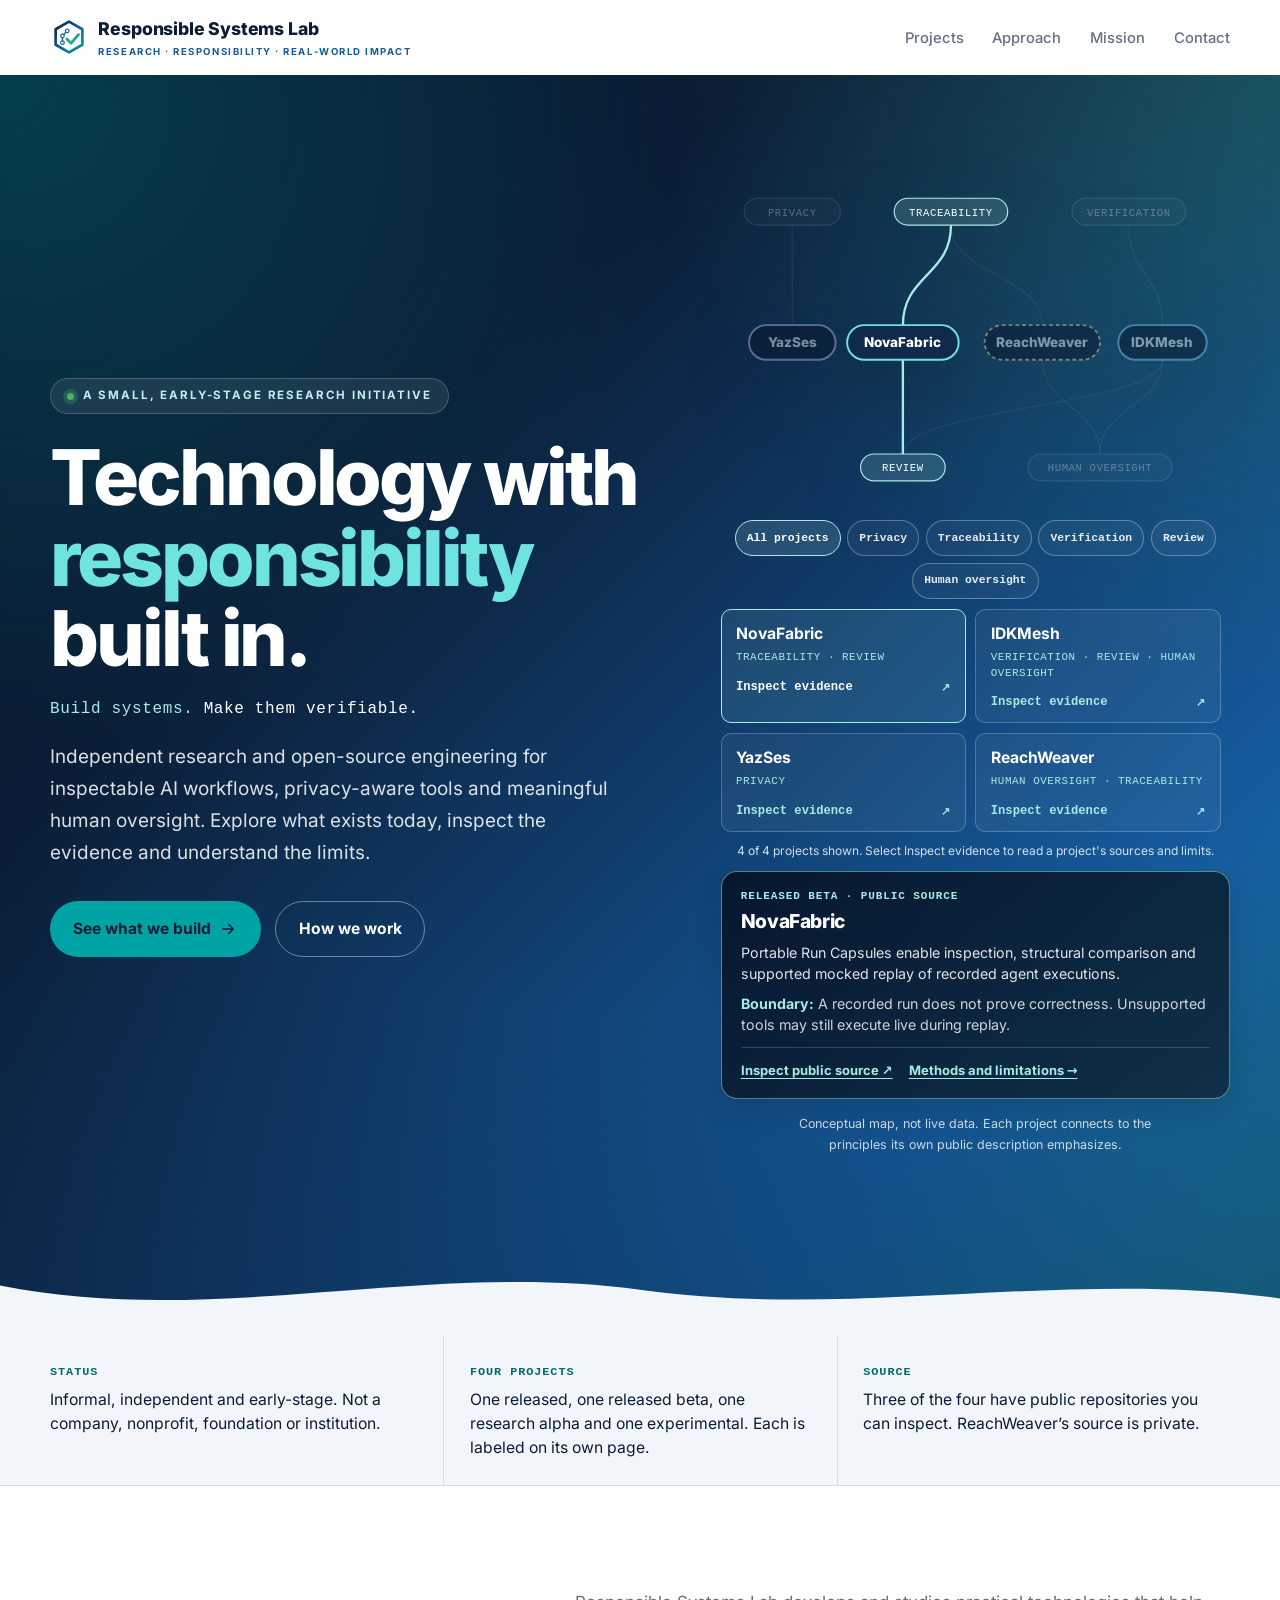
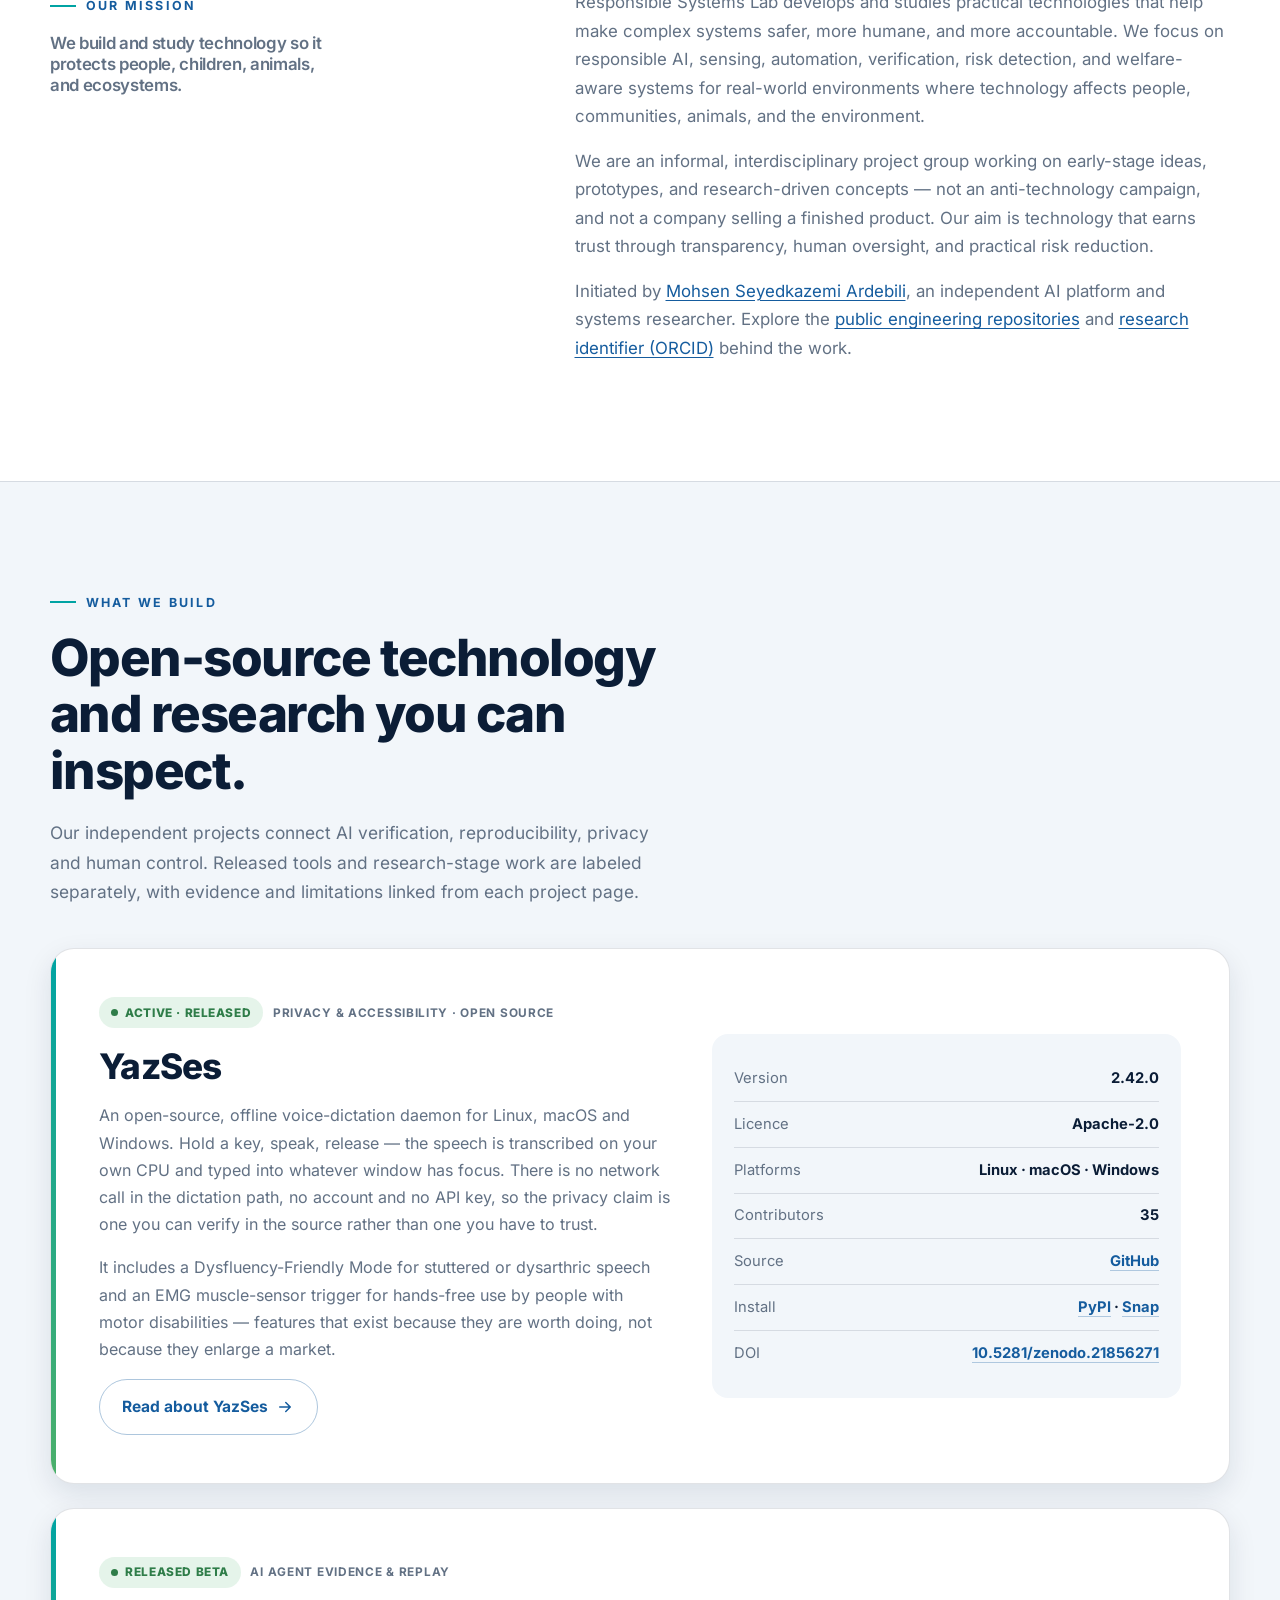
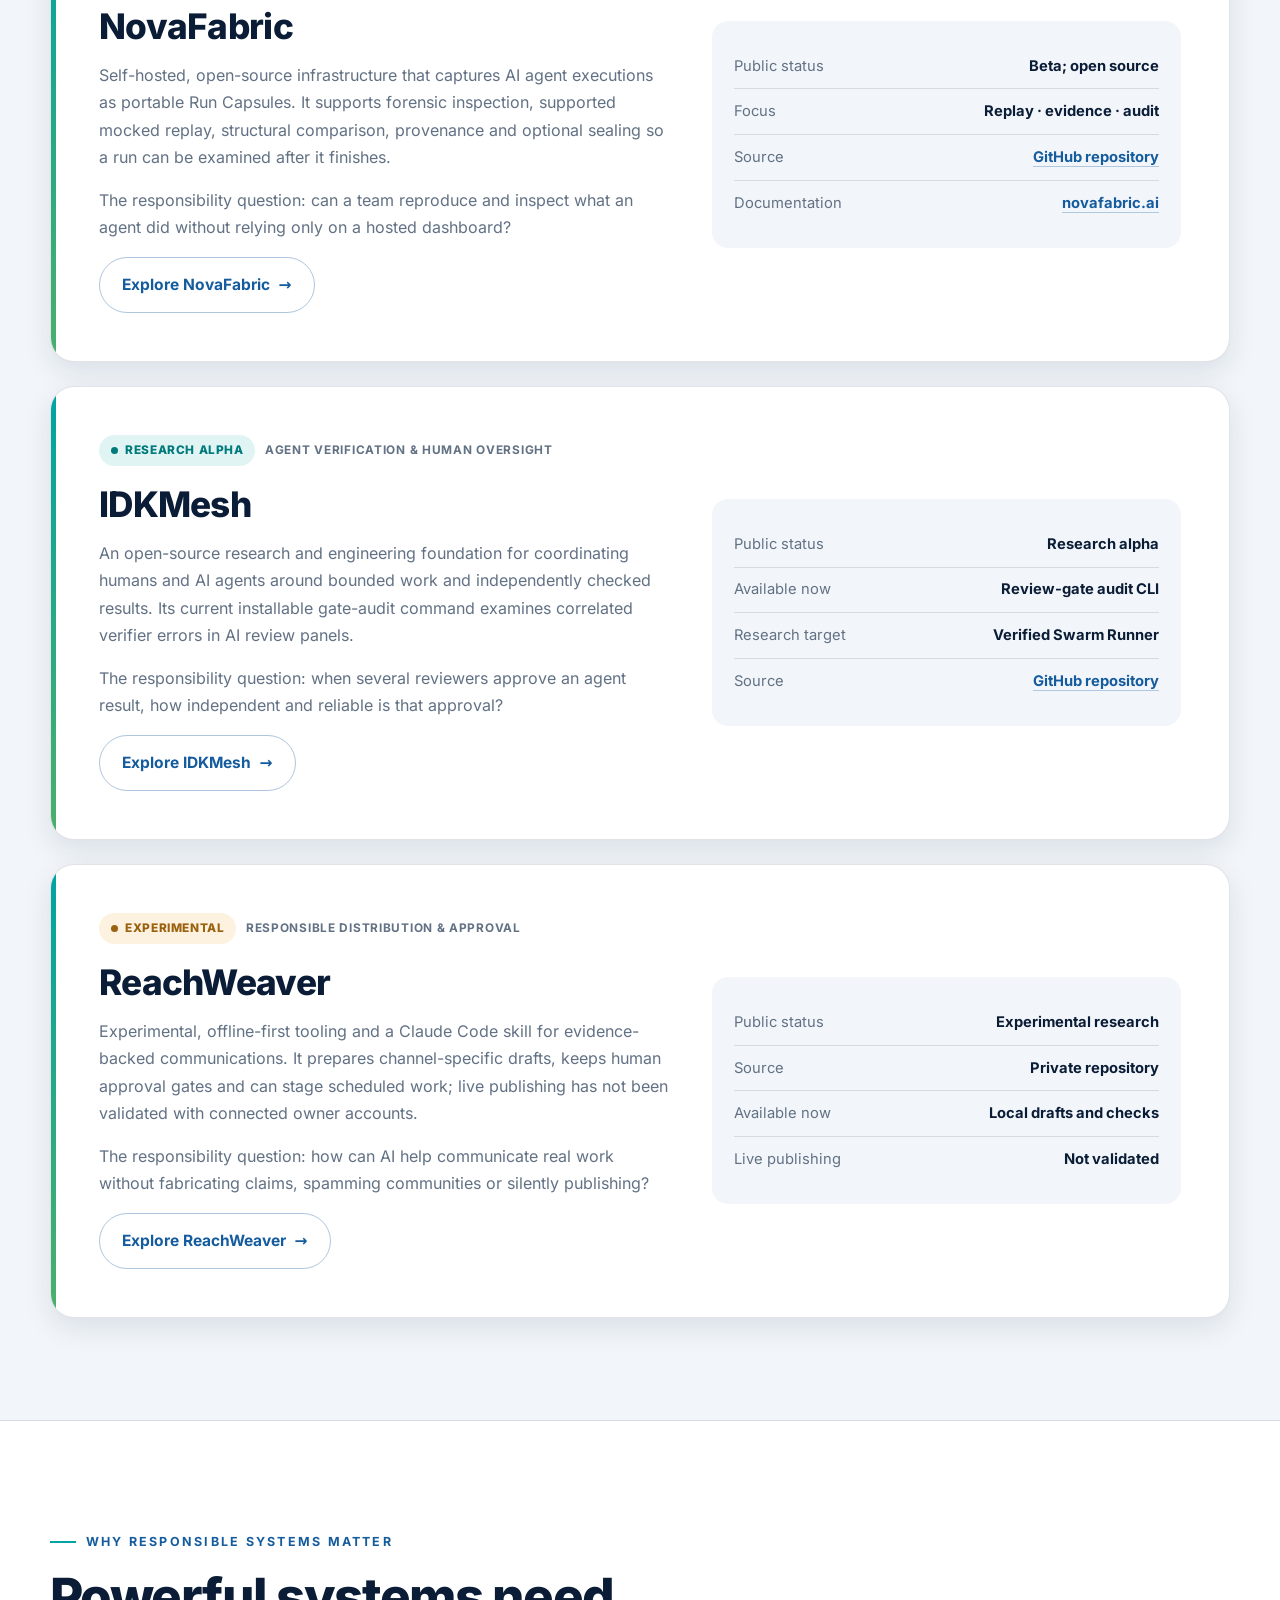
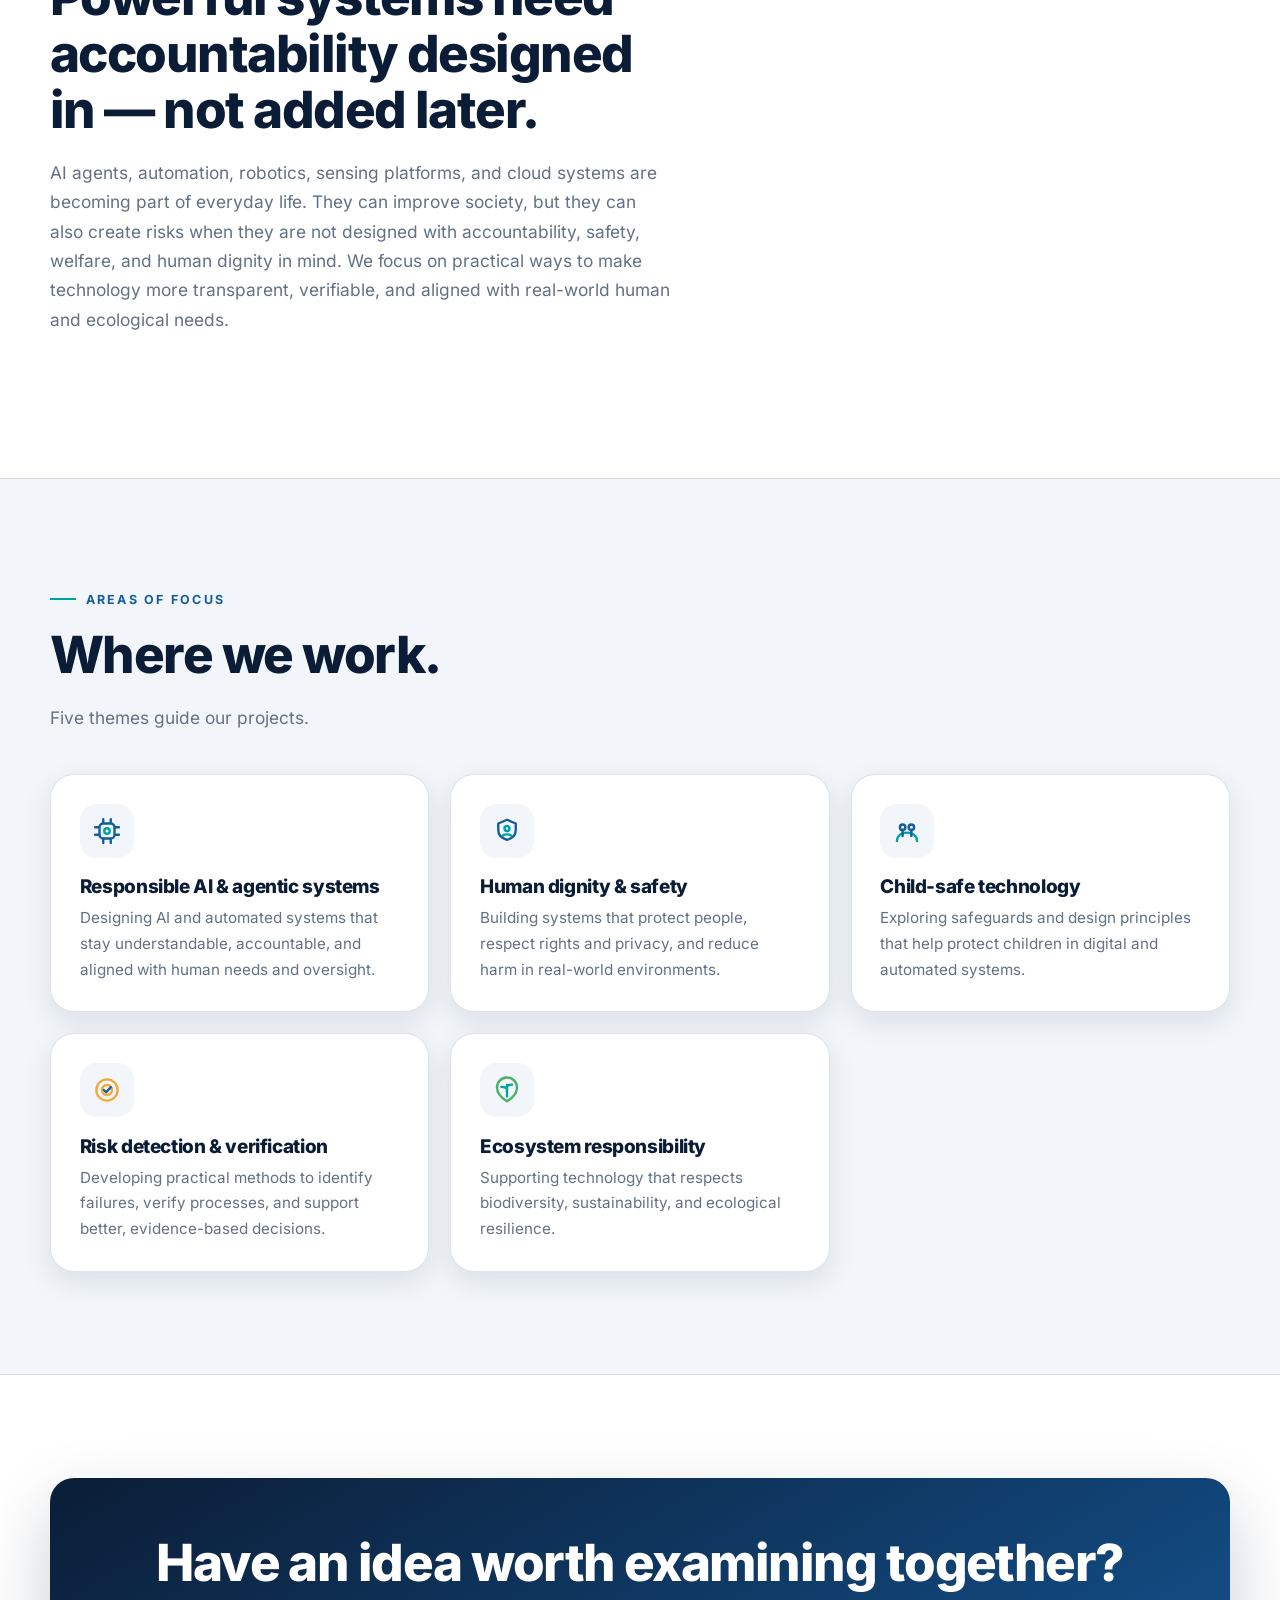
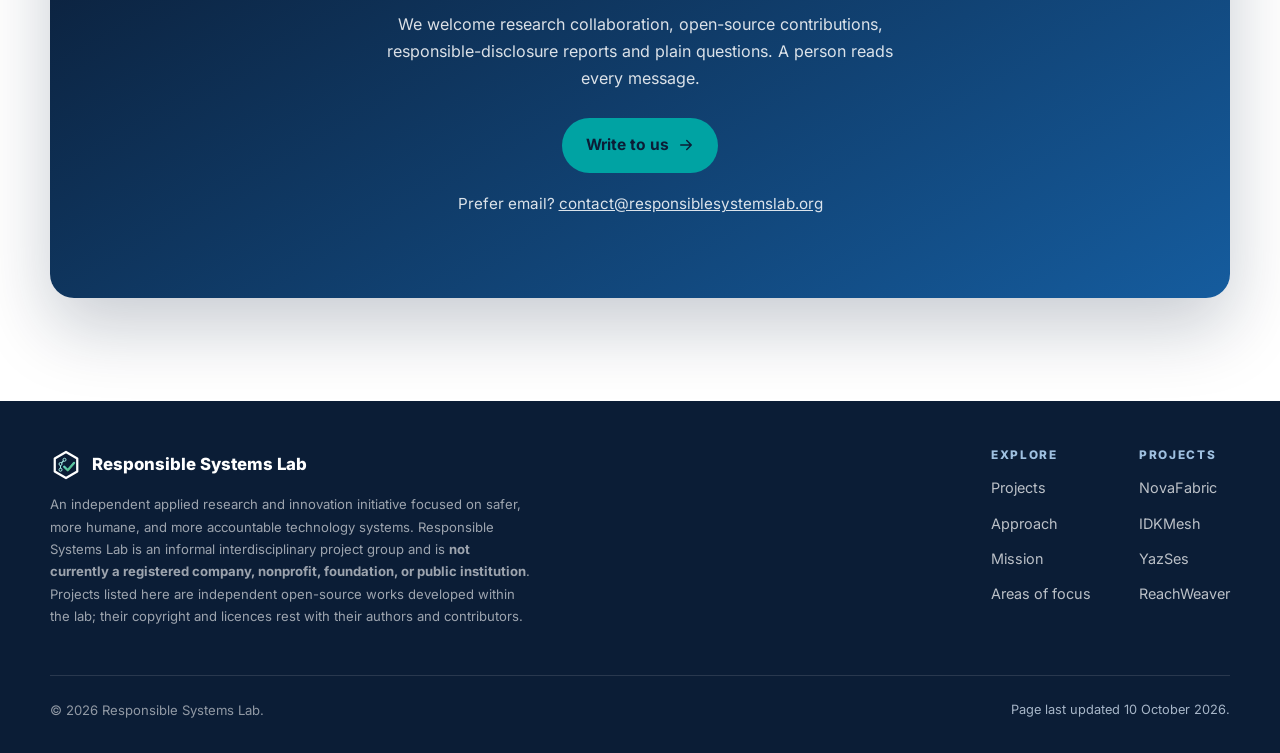
==== commit 6755a7c1: "feat(atlas): add principle filters and inspectable project evidence" ====
--- a/website/index.html
+++ b/website/index.html
@@ -85,7 +85,7 @@
       <span class="hero-tag reveal"><span class="dot"></span> A small, early-stage research initiative</span>
       <h1 class="reveal d1">Technology with <em>responsibility</em> built in.</h1>
       <p class="hero-kicker reveal d1">Build systems. <span>Make them verifiable.</span></p>
-      <p class="hero-sub reveal d2">Responsible Systems Lab is a small, independent, early-stage research initiative developing research-driven prototypes for safer, more humane, and more accountable technology systems — working across software, AI, sensing, cloud, and human-centered design to help protect people, children, animals, and ecosystems in an increasingly automated world.</p>
+      <p class="hero-sub reveal d2">Independent research and open-source engineering for inspectable AI workflows, privacy-aware tools and meaningful human oversight. Explore what exists today, inspect the evidence and understand the limits.</p>
       <div class="hero-actions reveal d3">
         <a class="btn btn-teal" href="projects.html">See what we build
           <svg viewBox="0 0 24 24" fill="none" stroke="currentColor" stroke-width="2"><path d="M5 12h14M13 6l6 6-6 6" stroke-linecap="round" stroke-linejoin="round"/></svg>
@@ -114,12 +114,70 @@
         <g class="j-node j-reach" data-node="reach"><rect x="270" y="152" width="120" height="36" rx="18"/><text x="330" y="175" text-anchor="middle">ReachWeaver</text></g>
         <g class="j-node j-idk" data-node="idk"><rect x="409" y="152" width="92" height="36" rx="18"/><text x="455" y="175" text-anchor="middle">IDKMesh</text></g>
         </svg>
-        <ul class="atlas-list">
-          <li><a href="novafabric.html" data-node="nova" data-links="trace rev"><strong>NovaFabric</strong><span>Traceability · Review</span></a></li>
-          <li><a href="idkmesh.html" data-node="idk" data-links="veri rev hum"><strong>IDKMesh</strong><span>Verification · Review · Human oversight</span></a></li>
-          <li><a href="yazses.html" data-node="yaz" data-links="priv"><strong>YazSes</strong><span>Privacy</span></a></li>
-          <li><a href="reachweaver.html" data-node="reach" data-links="hum trace"><strong>ReachWeaver</strong><span>Human oversight · Traceability</span></a></li>
-        </ul>
+
+        <!-- The filters, inspection buttons and detail panel are progressive enhancements.
+             Without JavaScript the SVG, four named projects and their links remain usable. -->
+        <div class="atlas-browser">
+          <div class="atlas-filter-bar" id="atlasFilters" role="group" aria-label="Filter projects by research principle" hidden>
+            <button type="button" class="atlas-filter" data-filter="all" aria-pressed="true">All projects</button>
+            <button type="button" class="atlas-filter" data-filter="priv" aria-pressed="false">Privacy</button>
+            <button type="button" class="atlas-filter" data-filter="trace" aria-pressed="false">Traceability</button>
+            <button type="button" class="atlas-filter" data-filter="veri" aria-pressed="false">Verification</button>
+            <button type="button" class="atlas-filter" data-filter="rev" aria-pressed="false">Review</button>
+            <button type="button" class="atlas-filter" data-filter="hum" aria-pressed="false">Human oversight</button>
+          </div>
+          <ul class="atlas-list" id="atlasProjectList">
+            <li>
+              <a href="novafabric.html" data-node="nova" data-links="trace rev"><strong>NovaFabric</strong><span>Traceability · Review</span></a>
+              <button type="button" class="atlas-inspect" data-node="nova" aria-controls="atlasDetail" aria-pressed="false">Inspect evidence <span aria-hidden="true">↗</span></button>
+            </li>
+            <li>
+              <a href="idkmesh.html" data-node="idk" data-links="veri rev hum"><strong>IDKMesh</strong><span>Verification · Review · Human oversight</span></a>
+              <button type="button" class="atlas-inspect" data-node="idk" aria-controls="atlasDetail" aria-pressed="false">Inspect evidence <span aria-hidden="true">↗</span></button>
+            </li>
+            <li>
+              <a href="yazses.html" data-node="yaz" data-links="priv"><strong>YazSes</strong><span>Privacy</span></a>
+              <button type="button" class="atlas-inspect" data-node="yaz" aria-controls="atlasDetail" aria-pressed="false">Inspect evidence <span aria-hidden="true">↗</span></button>
+            </li>
+            <li>
+              <a href="reachweaver.html" data-node="reach" data-links="hum trace"><strong>ReachWeaver</strong><span>Human oversight · Traceability</span></a>
+              <button type="button" class="atlas-inspect" data-node="reach" aria-controls="atlasDetail" aria-pressed="false">Inspect evidence <span aria-hidden="true">↗</span></button>
+            </li>
+          </ul>
+          <p class="atlas-results" id="atlasResults" hidden></p>
+          <aside class="atlas-detail" id="atlasDetail" aria-label="Selected project evidence" hidden>
+            <div class="atlas-detail-content"></div>
+          </aside>
+          <p class="sr-only" id="atlasAnnouncement" role="status" aria-live="polite"></p>
+        </div>
+        <template id="atlas-detail-nova">
+          <span class="atlas-detail-eyebrow">Released beta · public source</span>
+          <h2 class="atlas-detail-title">NovaFabric</h2>
+          <p>Portable Run Capsules enable inspection, structural comparison and supported mocked replay of recorded agent executions.</p>
+          <p class="atlas-detail-limit"><strong>Boundary:</strong> A recorded run does not prove correctness. Unsupported tools may still execute live during replay.</p>
+          <div class="atlas-detail-actions"><a href="https://github.com/MSKazemi/novafabric" rel="noopener">Inspect public source ↗</a><a href="novafabric.html">Methods and limitations →</a></div>
+        </template>
+        <template id="atlas-detail-idk">
+          <span class="atlas-detail-eyebrow">Research alpha · public source</span>
+          <h2 class="atlas-detail-title">IDKMesh</h2>
+          <p>The available gate-audit CLI examines correlated verifier errors; task and verification contracts support research workflows.</p>
+          <p class="atlas-detail-limit"><strong>Boundary:</strong> The broader multi-agent runner remains incomplete. Synthetic fixture tests do not establish real-world correctness.</p>
+          <div class="atlas-detail-actions"><a href="https://github.com/MSKazemi/idkmesh/blob/main/docs/CAPABILITY_MATRIX.md" rel="noopener">Inspect capability matrix ↗</a><a href="idkmesh.html">Methods and limitations →</a></div>
+        </template>
+        <template id="atlas-detail-yaz">
+          <span class="atlas-detail-eyebrow">Released · public source</span>
+          <h2 class="atlas-detail-title">YazSes</h2>
+          <p>Offline-by-default voice dictation transcribes speech locally and types the result into the active window.</p>
+          <p class="atlas-detail-limit"><strong>Boundary:</strong> Inspect the platform and installation documentation for supported configurations and accessibility features.</p>
+          <div class="atlas-detail-actions"><a href="https://github.com/MSKazemi/yazses" rel="noopener">Inspect public source ↗</a><a href="yazses.html">Methods and limitations →</a></div>
+        </template>
+        <template id="atlas-detail-reach">
+          <span class="atlas-detail-eyebrow">Experimental · private source</span>
+          <h2 class="atlas-detail-title">ReachWeaver</h2>
+          <p>Local research, drafts, outbox and approval steps explore more accountable technical communication.</p>
+          <p class="atlas-detail-limit"><strong>Boundary:</strong> Live publishing through connected accounts is not validated; the source repository is private.</p>
+          <div class="atlas-detail-actions"><a href="reachweaver.html">Read the public overview →</a><a href="contact.html">Discuss the research →</a></div>
+        </template>
         <figcaption>Conceptual map, not live data. Each project connects to the principles its own public description emphasizes.</figcaption>
       </figure>
     </div>
--- a/website/styles/rsl.css
+++ b/website/styles/rsl.css
@@ -256,6 +256,9 @@
 
 /* ---------- Scroll reveal (driven by scripts/site.js adding .js + .in) ---------- */
 .js .reveal { opacity: 0; transform: translateY(26px); transition: opacity 0.7s var(--ease), transform 0.7s var(--ease); }
+/* The hero must never appear blank while IntersectionObserver or transitions start.
+   Above-the-fold text and the Atlas are meaningful content, not animation props. */
+.js .hero .reveal { opacity: 1; transform: none; transition: none; }
 .reveal.in { opacity: 1; transform: none; }
 .reveal.d1 { transition-delay: 0.07s; } .reveal.d2 { transition-delay: 0.14s; }
 .reveal.d3 { transition-delay: 0.21s; } .reveal.d4 { transition-delay: 0.28s; } .reveal.d5 { transition-delay: 0.35s; }
@@ -355,6 +358,43 @@
 .atlas-list span { display: block; font-family: var(--mono); font-size: 0.68rem; letter-spacing: 0.05em; text-transform: uppercase; color: var(--teal-on-dark); line-height: 1.4; margin-top: 0.15rem; }
 .atlas figcaption { font-size: 0.78rem; color: rgba(255,255,255,0.78); max-width: 46ch; text-align: center; }
 
+/* ---------- Evidence Atlas inspector: meaningful interactive research evidence ---------- */
+.atlas-browser { width: 100%; max-width: 520px; display: grid; gap: 0.65rem; }
+.atlas-filter-bar { display: flex; flex-wrap: wrap; gap: 0.4rem; justify-content: center; }
+.atlas-filter { font: 600 0.71rem/1.2 var(--mono); min-height: 36px; padding: 0.45rem 0.7rem;
+  border: 1px solid rgba(255,255,255,0.3); border-radius: var(--r-pill); color: rgba(255,255,255,0.9);
+  background: rgba(255,255,255,0.04); cursor: pointer; transition: background 0.2s var(--ease), border-color 0.2s var(--ease); }
+.atlas-filter:hover, .atlas-filter[aria-pressed="true"] { background: rgba(166,236,230,0.15); border-color: var(--teal-on-dark); color: var(--white); }
+.atlas-list li { overflow: hidden; border: 1px solid rgba(255,255,255,0.22); border-radius: var(--r-sm);
+  background: rgba(255,255,255,0.05); transition: background 0.2s var(--ease), border-color 0.2s var(--ease); }
+.atlas-list li:hover, .atlas-list li:focus-within, .atlas-list li.is-selected {
+  background: rgba(166,236,230,0.10); border-color: var(--teal-on-dark); }
+.atlas-list li[hidden], .atlas-filter-bar[hidden], .atlas-detail[hidden], .atlas-results[hidden] { display: none !important; }
+.atlas-list li > a { border: 0; border-radius: 0; background: none; padding-bottom: 0.4rem; }
+.atlas-list li > a:hover, .atlas-list li > a:focus-visible { border-color: transparent; background: transparent; }
+.atlas-inspect { display: none; width: 100%; align-items: center; justify-content: space-between; gap: 0.3rem;
+  padding: 0.4rem 0.9rem 0.7rem; font: 600 0.76rem/1.35 var(--mono);
+  color: var(--teal-on-dark); background: transparent; border: 0; cursor: pointer; text-align: left; }
+.atlas.enhanced .atlas-inspect { display: flex; }
+.atlas-inspect:hover, .atlas-inspect[aria-pressed="true"] { color: var(--white); }
+.atlas-results { margin: 0.05rem 0; color: rgba(255,255,255,0.82); font-size: 0.75rem; line-height: 1.4; text-align: center; }
+.atlas-detail { width: 100%; padding: 1.05rem 1.2rem; border: 1px solid rgba(166,236,230,0.48);
+  border-radius: var(--r-md); background: linear-gradient(145deg, rgba(7,19,40,0.92), rgba(15,44,65,0.91));
+  box-shadow: 0 12px 30px rgba(0,0,0,0.12); text-align: left; }
+.atlas-detail-eyebrow { display: block; font: 700 0.69rem/1.4 var(--mono); color: var(--teal-on-dark);
+  text-transform: uppercase; letter-spacing: 0.08em; margin-bottom: 0.3rem; }
+.atlas-detail .atlas-detail-title { font-size: 1.2rem; letter-spacing: -0.02em; line-height: 1.3; color: var(--white); margin: 0 0 0.5rem; }
+.atlas-detail p { color: rgba(255,255,255,0.88); font-size: 0.89rem; line-height: 1.5; margin: 0 0 0.5rem; }
+.atlas-detail .atlas-detail-limit { color: rgba(255,255,255,0.8); }
+.atlas-detail-limit strong { color: var(--teal-on-dark); }
+.atlas-detail-actions { display: flex; flex-wrap: wrap; gap: 0.4rem 1rem; border-top: 1px solid rgba(255,255,255,0.17); padding-top: 0.7rem; margin-top: 0.7rem; }
+.atlas-detail-actions a { font-size: 0.81rem; font-weight: 700; color: var(--teal-on-dark); text-decoration: underline; text-underline-offset: 3px; }
+.atlas-detail-actions a:hover { color: var(--white); }
+@media (max-width: 560px) {
+  .atlas-filter { font-size: 0.71rem; }
+  .atlas-detail { padding: 1rem; }
+}
+
 /* ---------- Proof / limits strip ---------- */
 .proof { padding: 0; background: var(--mist); border-bottom: 1px solid var(--border); }
 .proof-grid { display: grid; grid-template-columns: repeat(3, 1fr); gap: 0; }
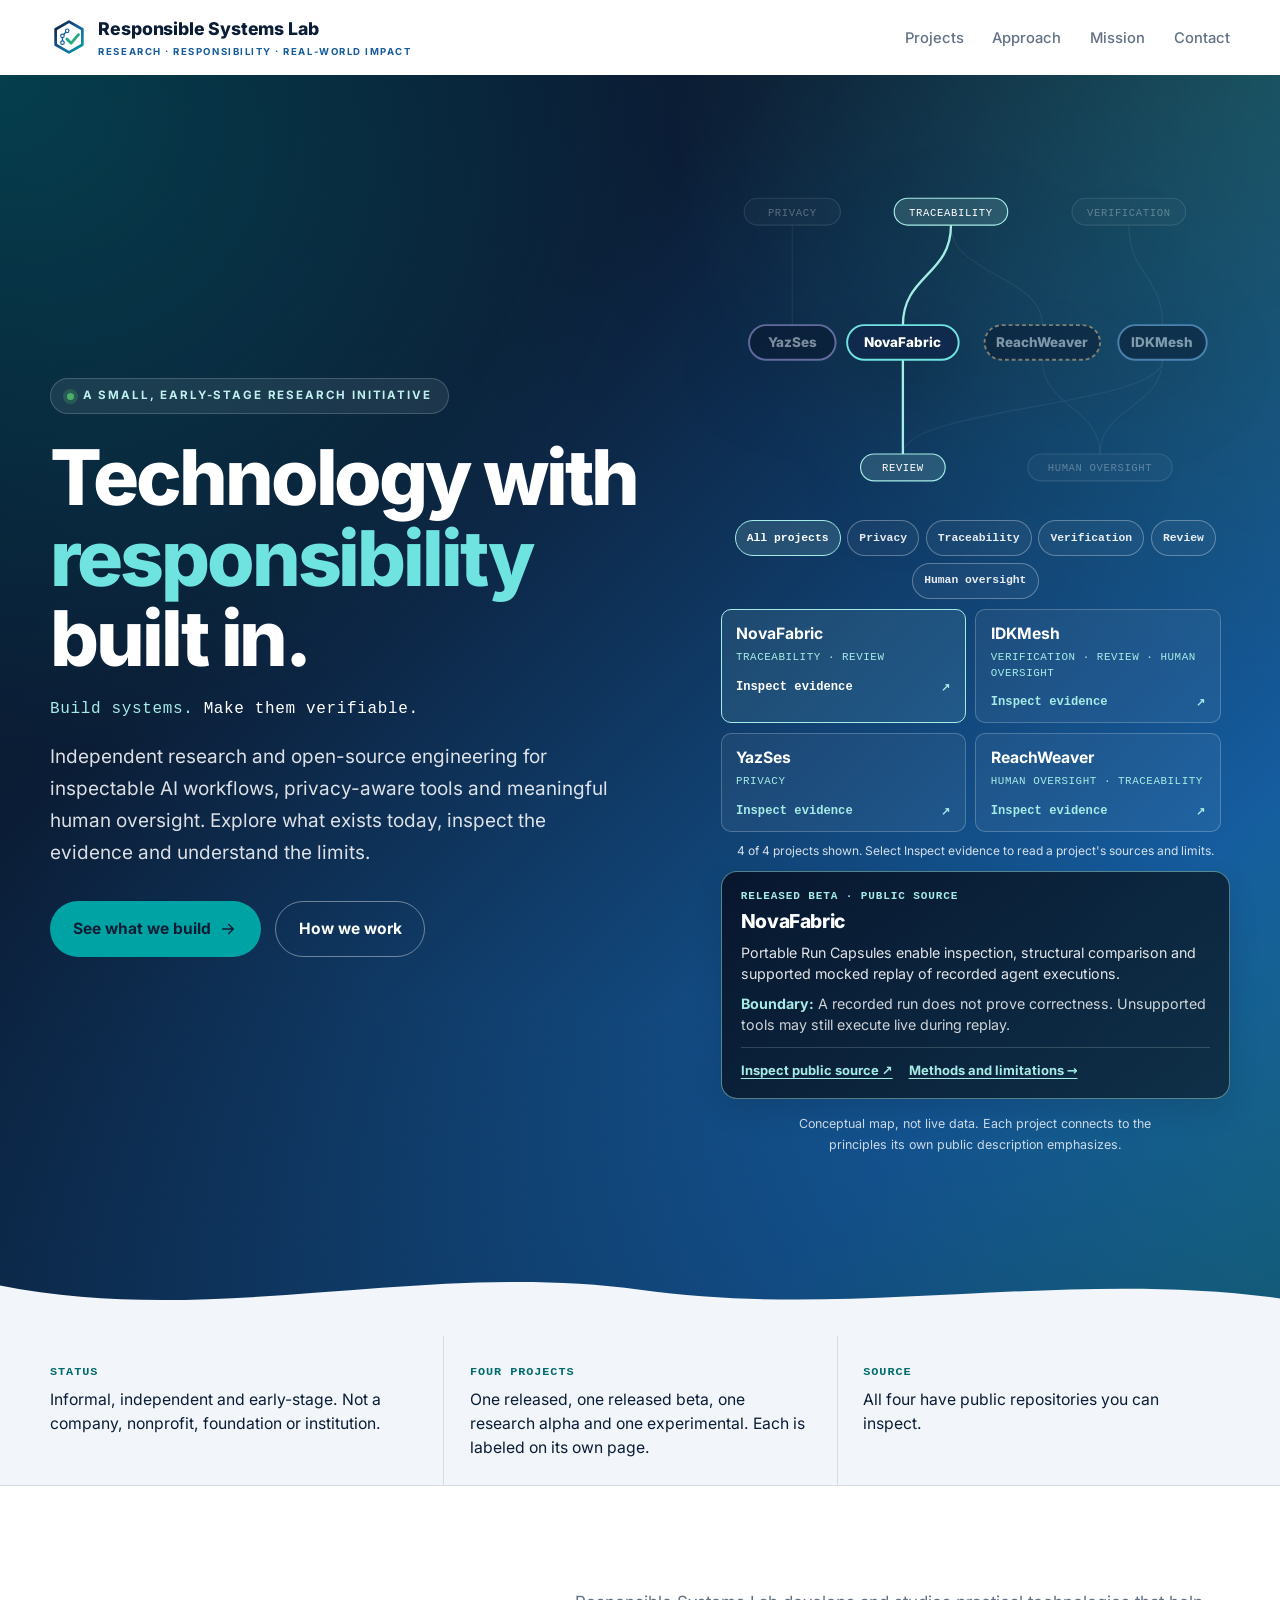
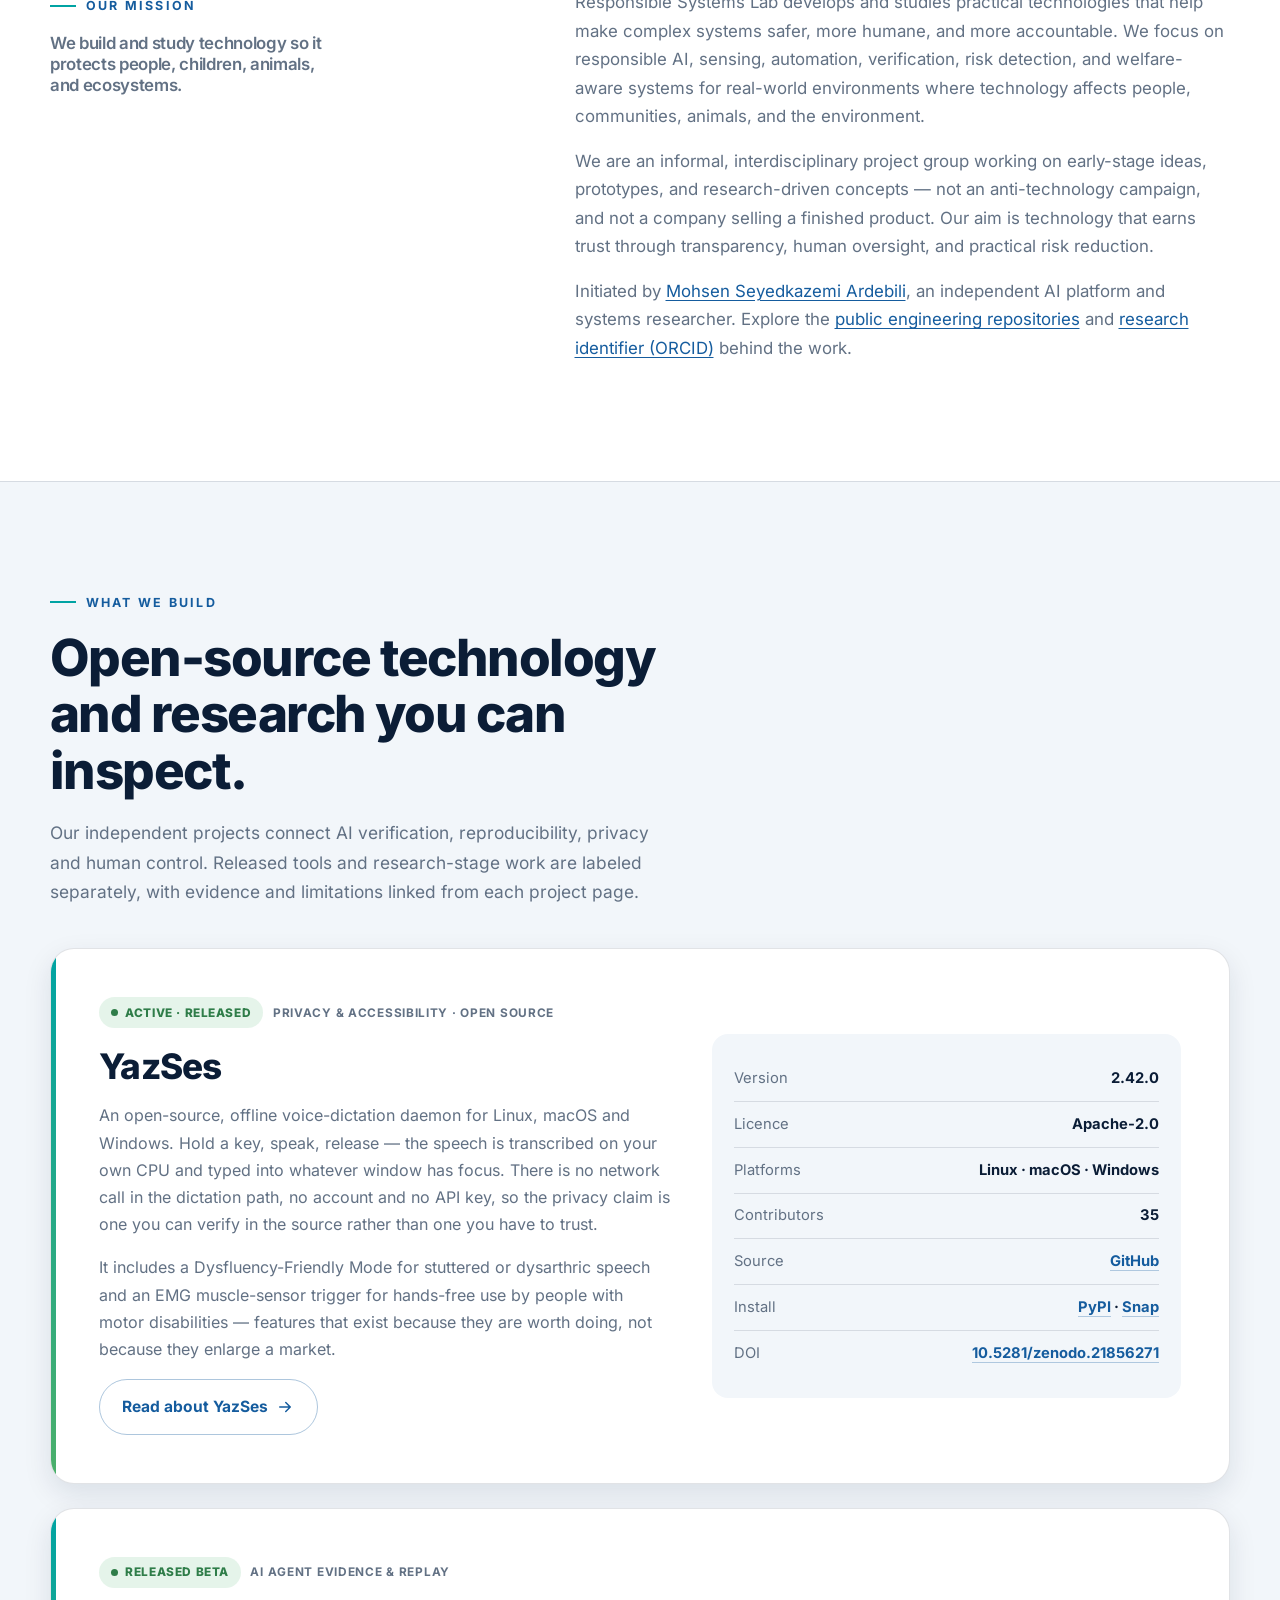
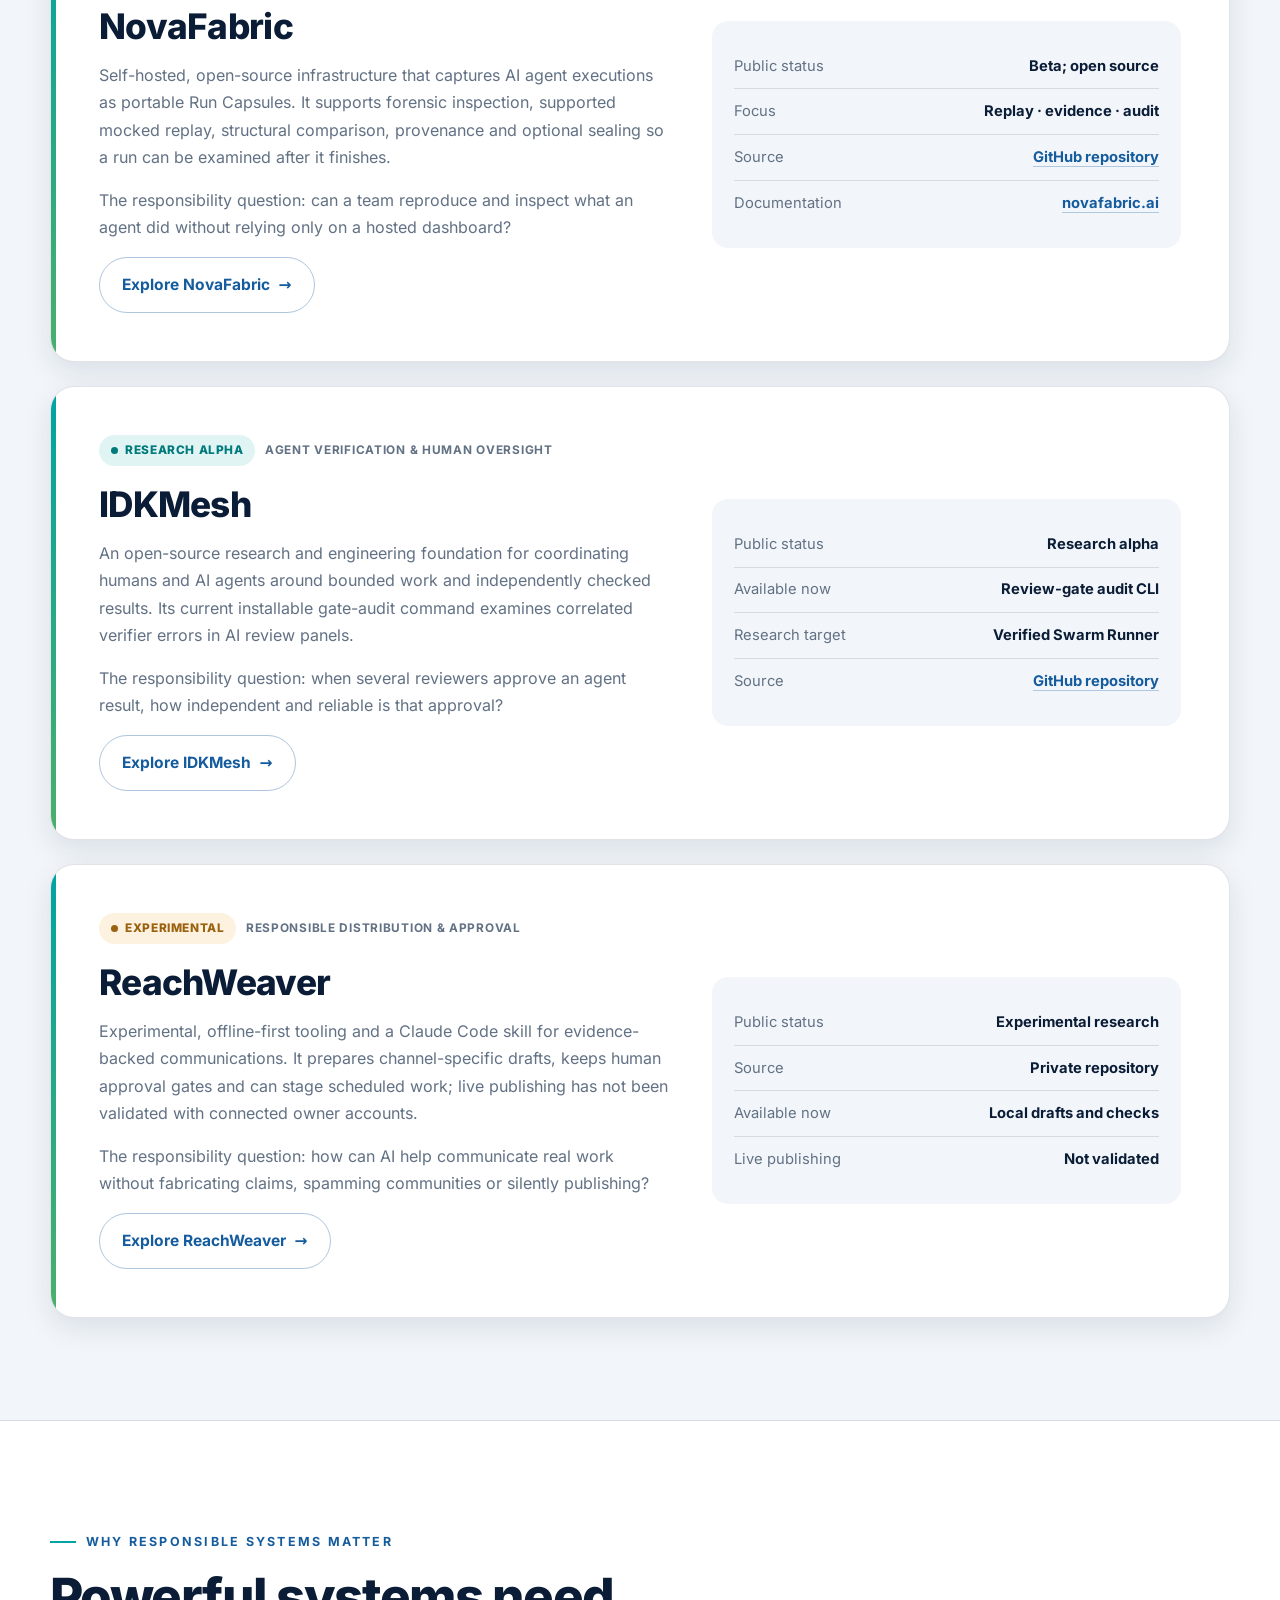
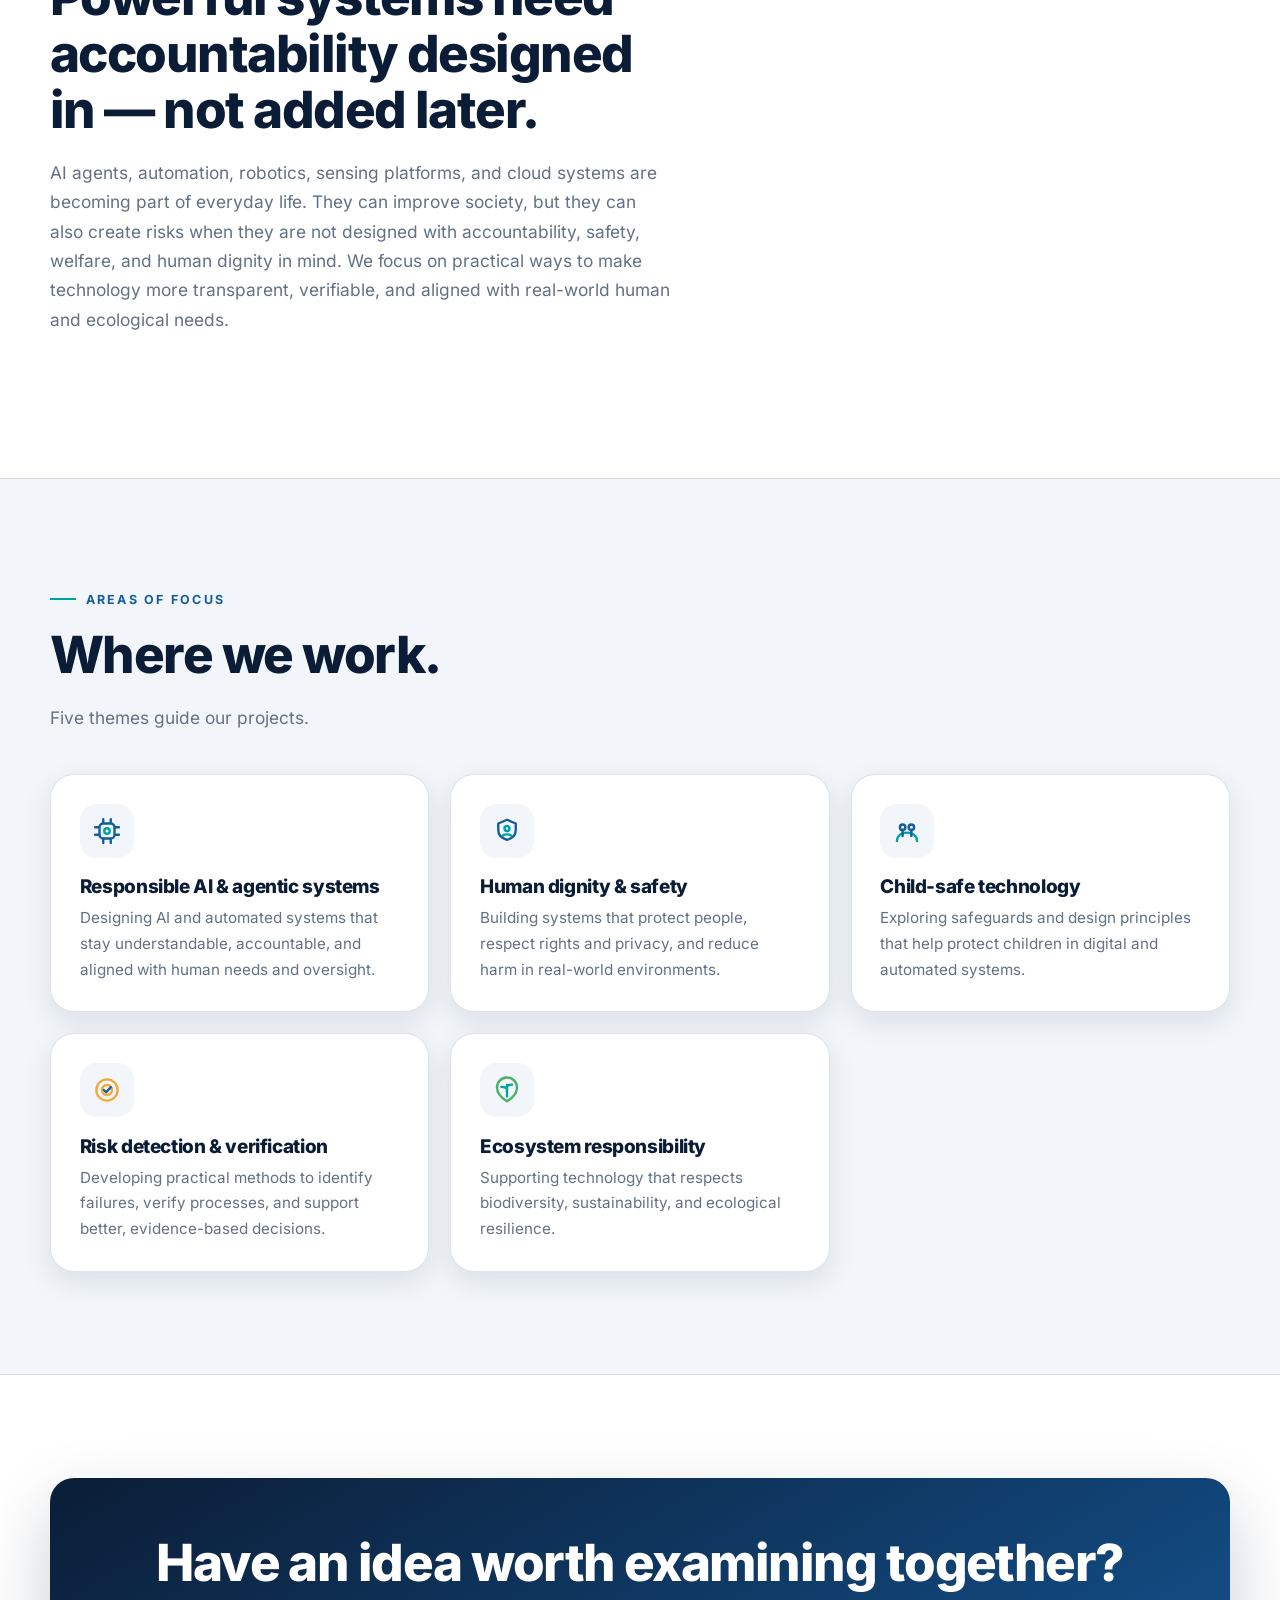
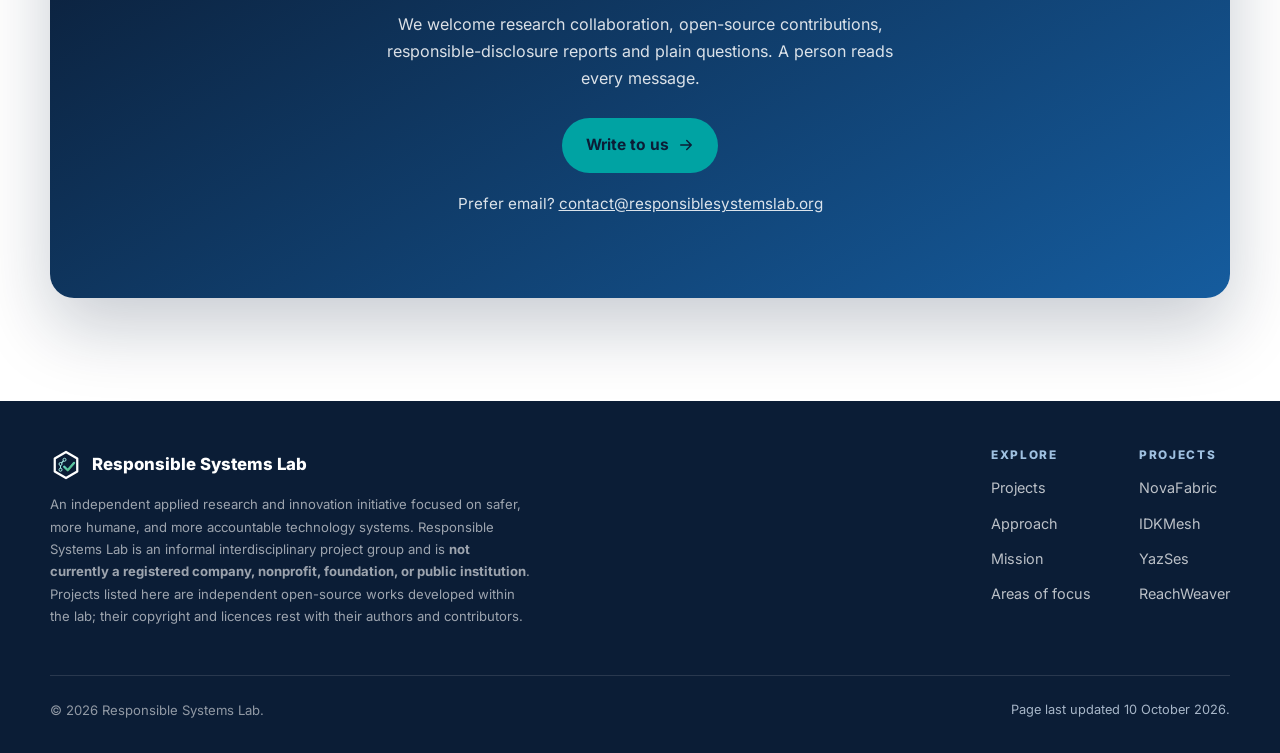
==== commit 46c6147c: "Site: state ReachWeaver's public source and YazSes' real limits; remove stale private-source wording" ====
--- a/website/index.html
+++ b/website/index.html
@@ -168,15 +168,15 @@
           <span class="atlas-detail-eyebrow">Released · public source</span>
           <h2 class="atlas-detail-title">YazSes</h2>
           <p>Offline-by-default voice dictation transcribes speech locally and types the result into the active window.</p>
-          <p class="atlas-detail-limit"><strong>Boundary:</strong> Inspect the platform and installation documentation for supported configurations and accessibility features.</p>
+          <p class="atlas-detail-limit"><strong>Boundary:</strong> English-tuned by default (other languages need a different model), desktop only today, and a cloud speech service may still be more accurate on a noisy microphone.</p>
           <div class="atlas-detail-actions"><a href="https://github.com/MSKazemi/yazses" rel="noopener">Inspect public source ↗</a><a href="yazses.html">Methods and limitations →</a></div>
         </template>
         <template id="atlas-detail-reach">
-          <span class="atlas-detail-eyebrow">Experimental · private source</span>
+          <span class="atlas-detail-eyebrow">Experimental · public source</span>
           <h2 class="atlas-detail-title">ReachWeaver</h2>
           <p>Local research, drafts, outbox and approval steps explore more accountable technical communication.</p>
-          <p class="atlas-detail-limit"><strong>Boundary:</strong> Live publishing through connected accounts is not validated; the source repository is private.</p>
-          <div class="atlas-detail-actions"><a href="reachweaver.html">Read the public overview →</a><a href="contact.html">Discuss the research →</a></div>
+          <p class="atlas-detail-limit"><strong>Boundary:</strong> Live publishing through connected accounts is not validated; this is a v0.2 experimental release.</p>
+          <div class="atlas-detail-actions"><a href="https://github.com/MSKazemi/reachweaver" rel="noopener">Inspect public source ↗</a><a href="reachweaver.html">Methods and limitations →</a></div>
         </template>
         <figcaption>Conceptual map, not live data. Each project connects to the principles its own public description emphasizes.</figcaption>
       </figure>
@@ -190,7 +190,7 @@
   <div class="container proof-grid">
     <div class="proof-item"><span class="mono">Status</span><p>Informal, independent and early-stage. Not a company, nonprofit, foundation or institution.</p></div>
     <div class="proof-item"><span class="mono">Four projects</span><p>One released, one released beta, one research alpha and one experimental. Each is labeled on its own page.</p></div>
-    <div class="proof-item"><span class="mono">Source</span><p>Three of the four have public repositories you can inspect. ReachWeaver’s source is private.</p></div>
+    <div class="proof-item"><span class="mono">Source</span><p>All four have public repositories you can inspect.</p></div>
   </div>
 </section>
 
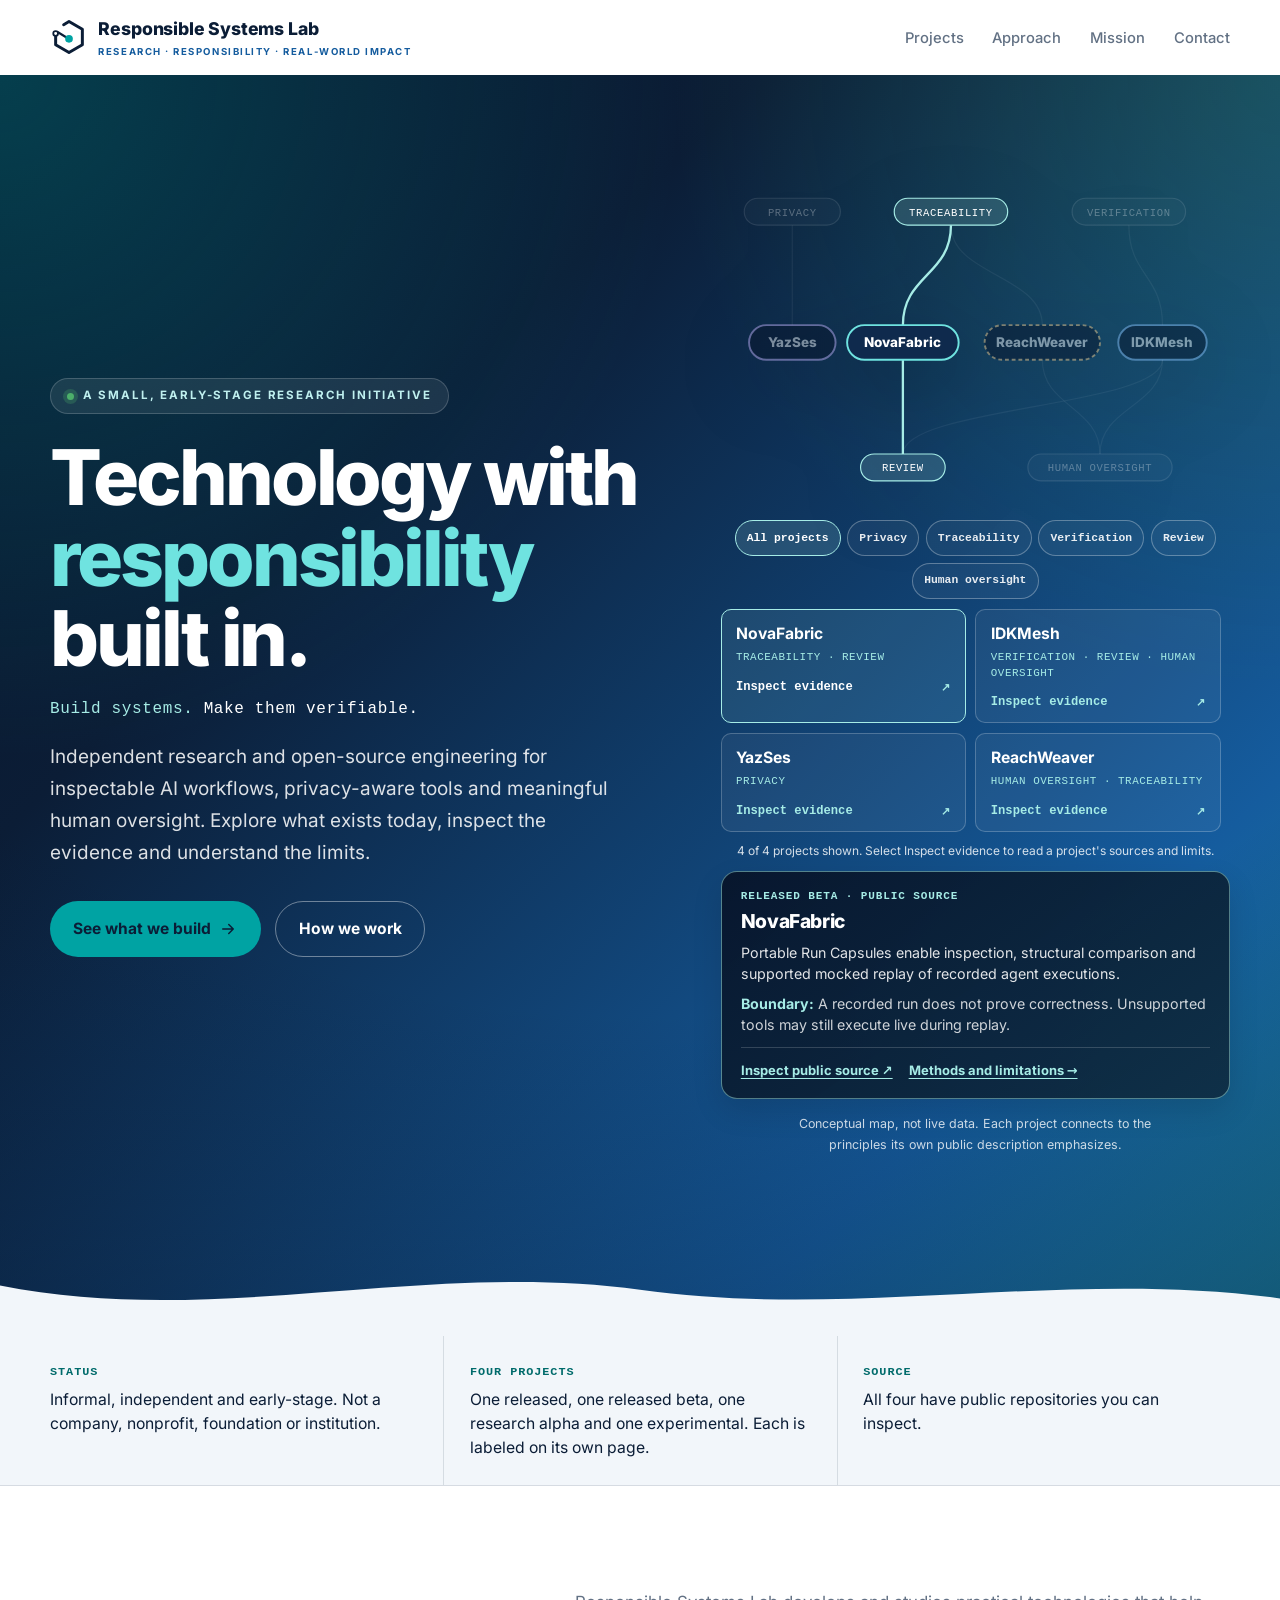
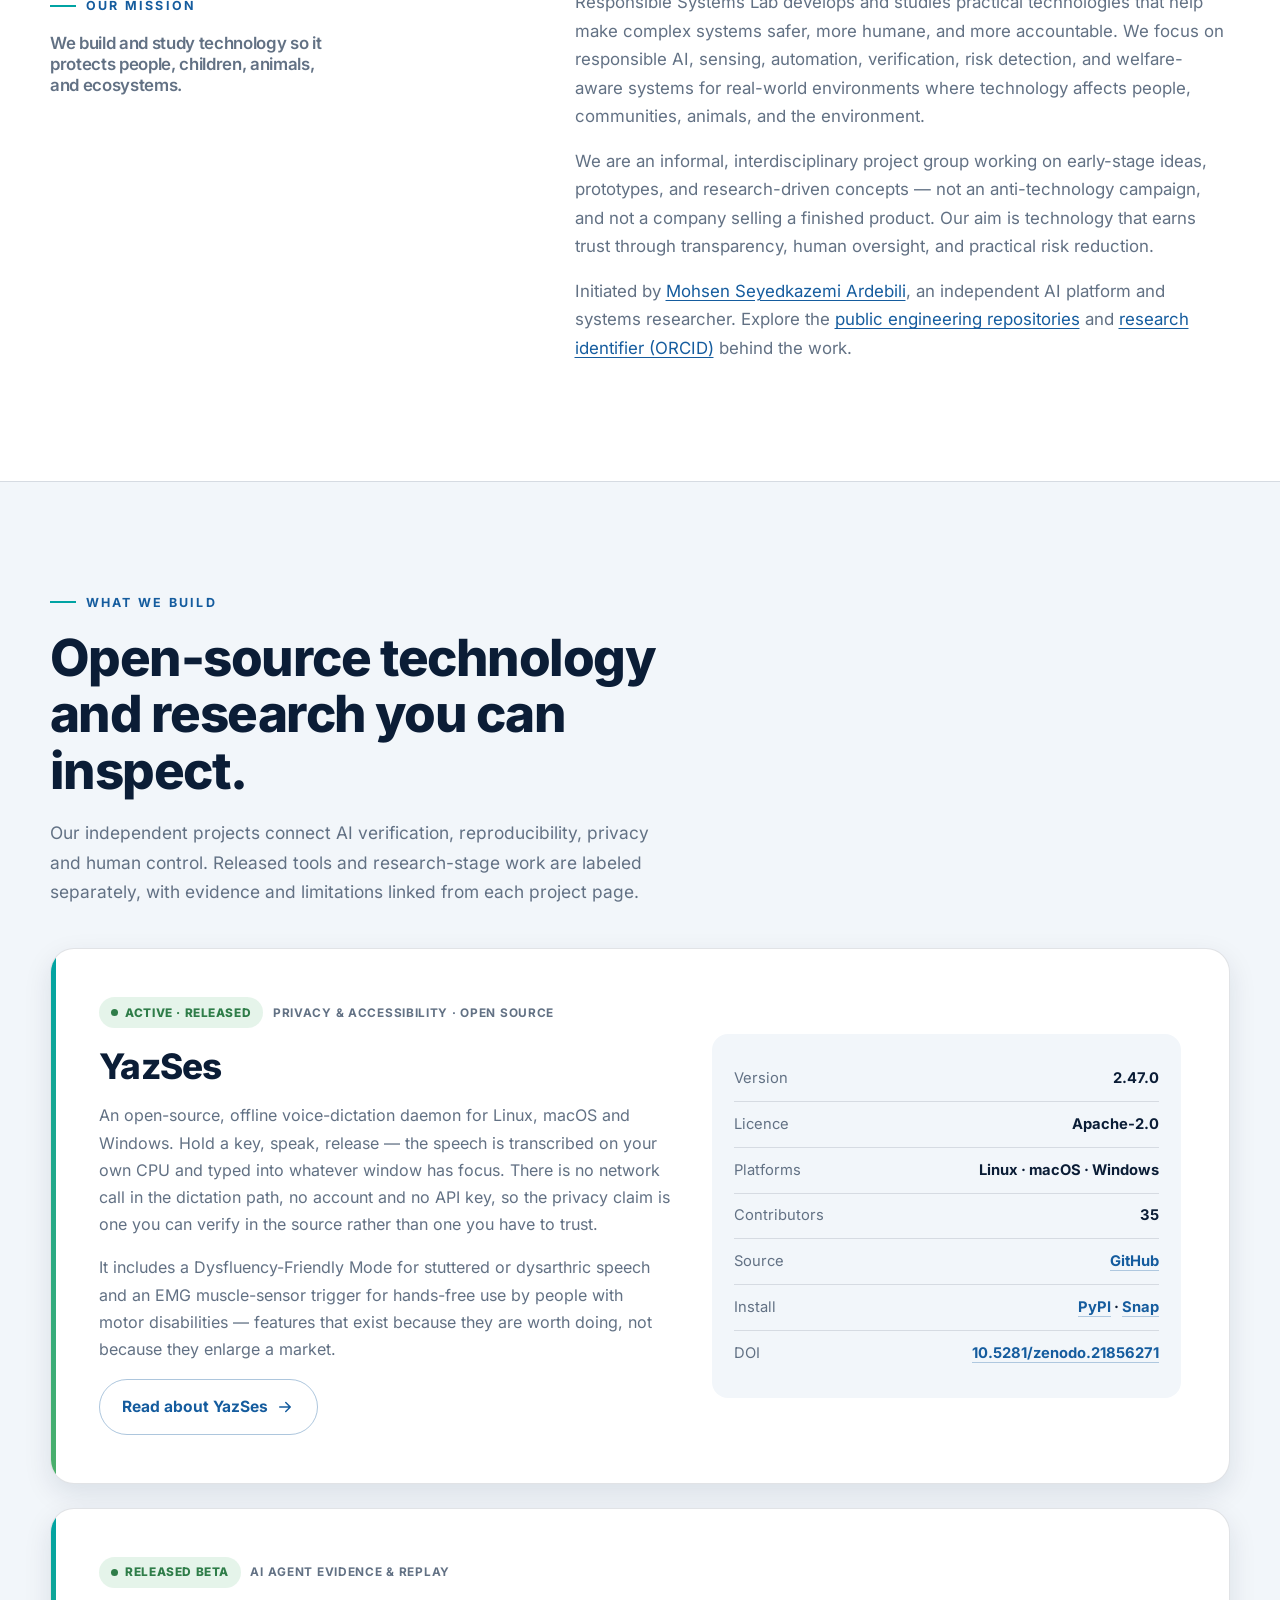
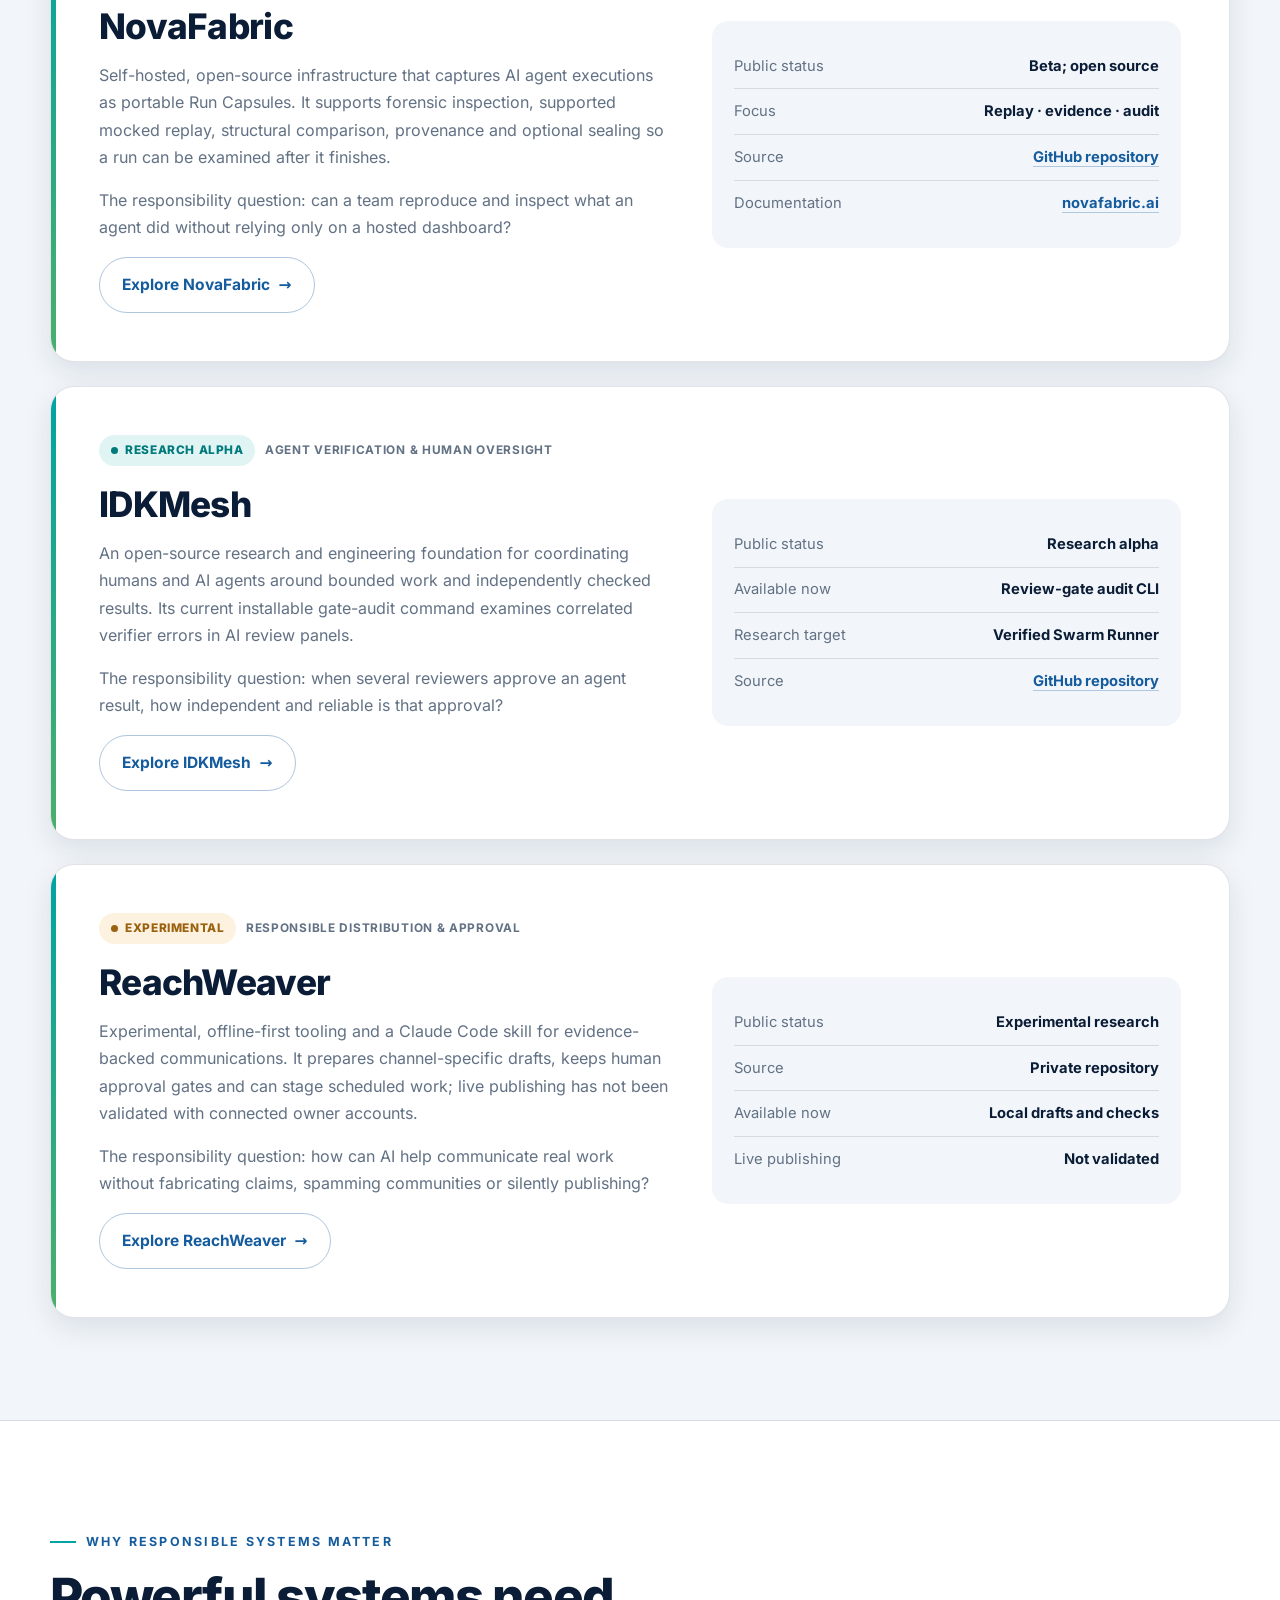
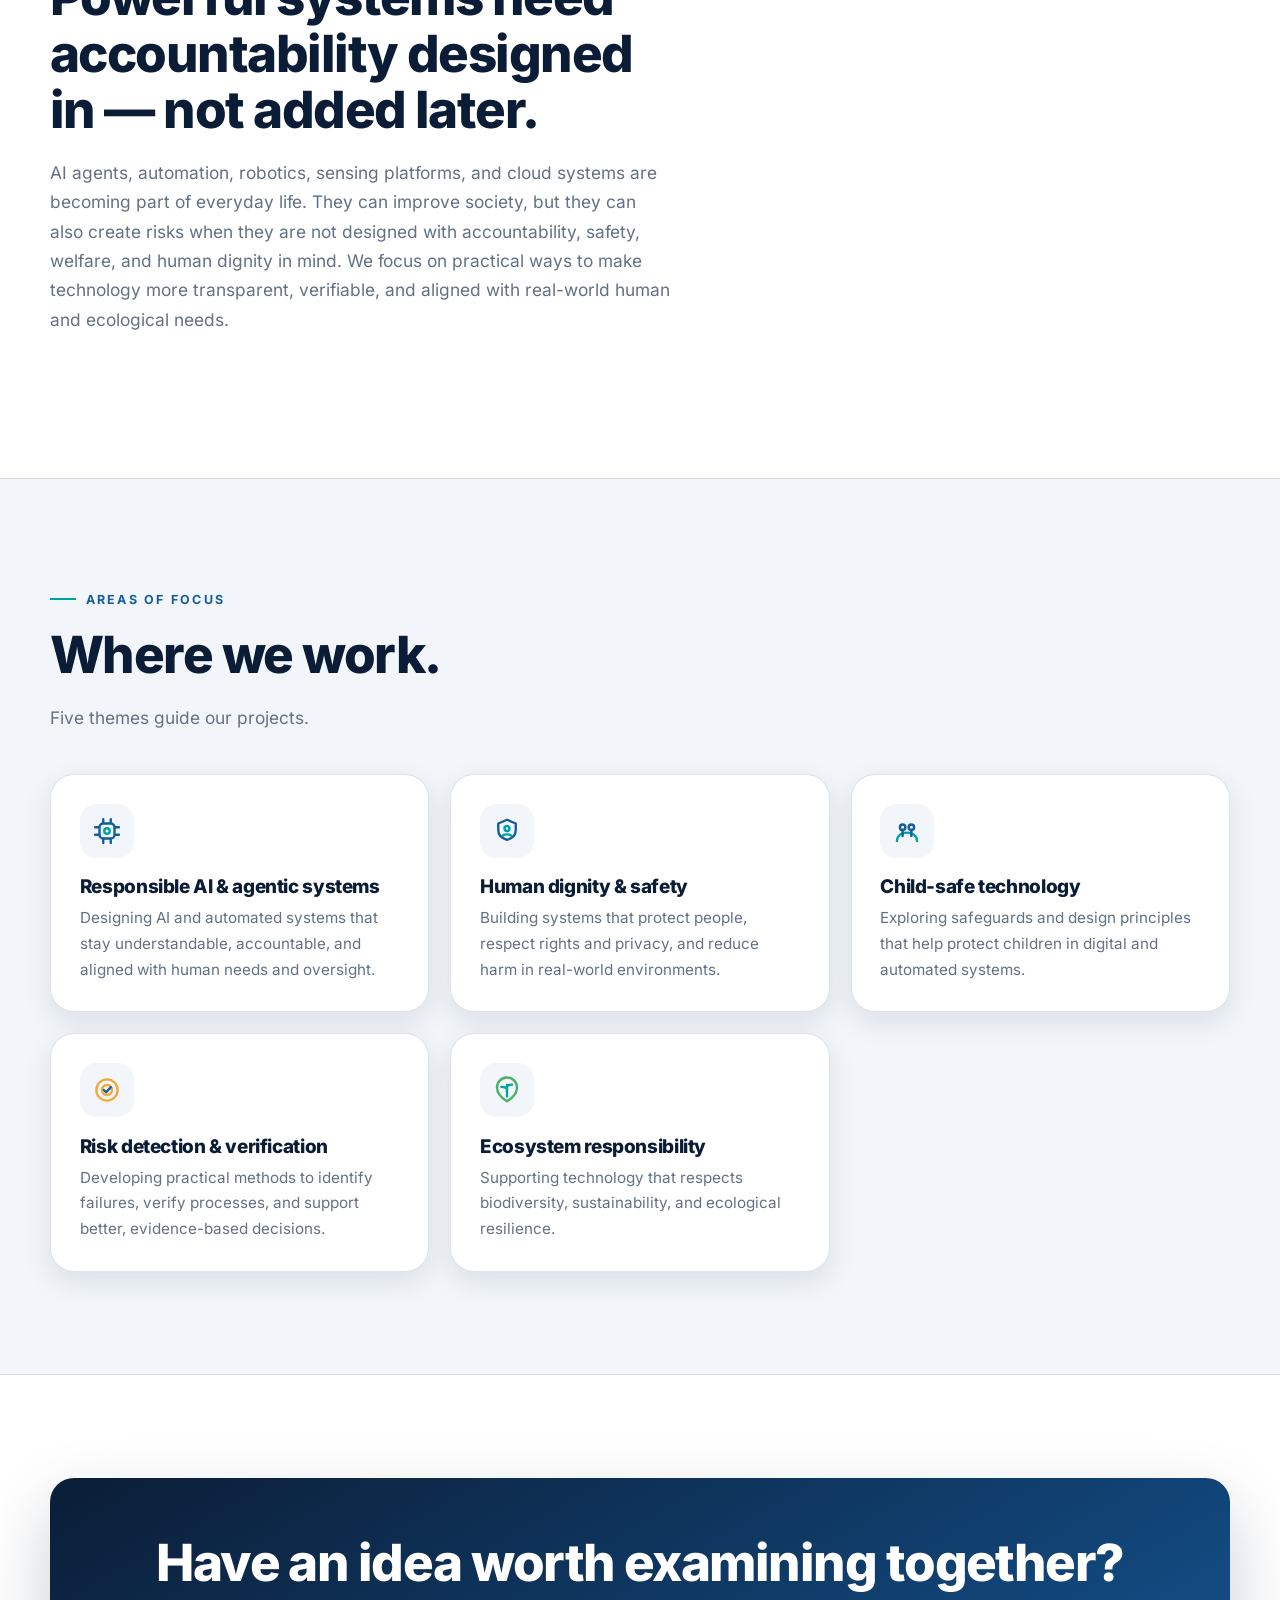
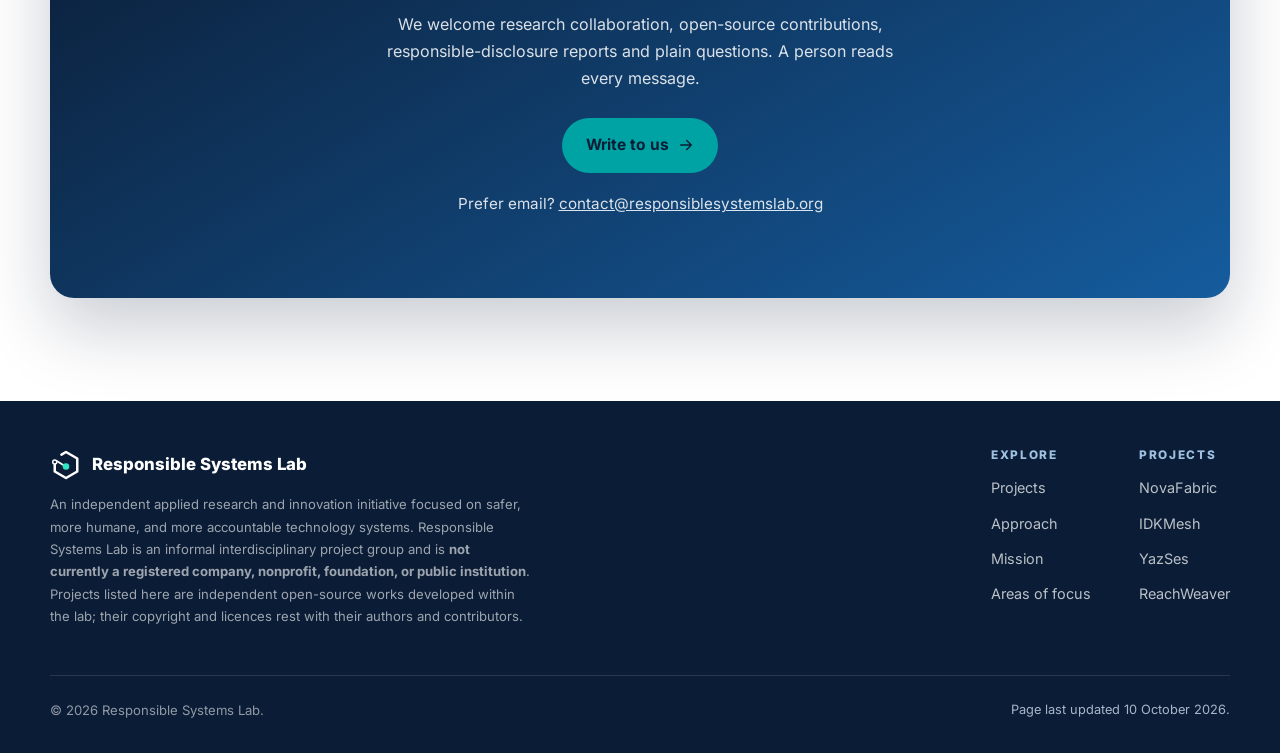
==== commit d0b8315e: "brand: replace the site logo with the Open Hexagon mark Swap the hexagon + circuit + checkmark mark " ====
--- a/website/index.html
+++ b/website/index.html
@@ -6,7 +6,7 @@
 <meta name="theme-color" content="#0B1D36" />
 <title>Responsible Systems Lab | Trustworthy AI &amp; Verification</title>
 <meta name="description" content="Independent research and open-source engineering for responsible AI, agent replay, verification, privacy-preserving voice computing and human control." />
-<link rel="icon" type="image/svg+xml" href="data:image/svg+xml,%3Csvg xmlns='http://www.w3.org/2000/svg' viewBox='0 0 128 128'%3E%3Cdefs%3E%3ClinearGradient id='c' x1='0' y1='0' x2='1' y2='1'%3E%3Cstop offset='0' stop-color='%2300A3A3'/%3E%3Cstop offset='1' stop-color='%234CAF6A'/%3E%3C/linearGradient%3E%3C/defs%3E%3Cpath d='M64 12 109 38 V90 L64 116 19 90 V38 Z' fill='none' stroke='%23155C9E' stroke-width='11' stroke-linejoin='round'/%3E%3Cpath d='M44 66 60 82 90 48' fill='none' stroke='url(%23c)' stroke-width='13' stroke-linecap='round' stroke-linejoin='round'/%3E%3C/svg%3E" />
+<link rel="icon" type="image/svg+xml" href="data:image/svg+xml,%3Csvg xmlns='http://www.w3.org/2000/svg' viewBox='0 0 128 128'%3E%3Crect width='128' height='128' rx='28' fill='%230B1D36'/%3E%3Cg transform='translate%2864 64%29 scale%28.8%29 translate%28-64 -64%29'%3E%3Cpath d='M46 22.5 64 12 109 38V90L64 116 19 90V60' fill='none' stroke='%23FFFFFF' stroke-width='12' stroke-linecap='round' stroke-linejoin='round'/%3E%3Ccircle cx='19' cy='51' r='9' fill='%230B1D36' stroke='%23FFFFFF' stroke-width='7'/%3E%3Cpath d='M28 47 52 63' stroke='%23FFFFFF' stroke-width='8' stroke-linecap='round'/%3E%3Ccircle cx='64' cy='70' r='15' fill='%232EE6C5'/%3E%3C/g%3E%3C/svg%3E" />
 <link rel="preload" href="assets/fonts/inter-latin-var.woff2" as="font" type="font/woff2" crossorigin />
 <link rel="stylesheet" href="styles/rsl.css?v=20261011f" />
 <link rel="canonical" href="https://responsiblesystemslab.org/" />
@@ -16,20 +16,20 @@
 <meta property="og:title" content="Responsible Systems Lab | Trustworthy AI, Verification & Privacy" />
 <meta property="og:description" content="Explore NovaFabric, IDKMesh, YazSes and ReachWeaver: open-source and experimental engineering for verifiable AI, agent evidence, privacy and human control." />
 <meta property="og:url" content="https://responsiblesystemslab.org/" />
-<meta property="og:image" content="https://responsiblesystemslab.org/assets/og-rsl-v2.png" />
+<meta property="og:image" content="https://responsiblesystemslab.org/assets/og-rsl-v3.png" />
 <meta property="og:image:width" content="1200" /><meta property="og:image:height" content="630" />
 <meta property="og:image:alt" content="Responsible Systems Lab — technology with responsibility built in" />
 <meta name="twitter:card" content="summary_large_image" />
 <meta name="twitter:title" content="Responsible Systems Lab | Trustworthy AI, Verification & Privacy" />
 <meta name="twitter:description" content="Explore NovaFabric, IDKMesh, YazSes and ReachWeaver: open-source and experimental engineering for verifiable AI, agent evidence, privacy and human control." />
-<meta name="twitter:image" content="https://responsiblesystemslab.org/assets/og-rsl-v2.png" />
+<meta name="twitter:image" content="https://responsiblesystemslab.org/assets/og-rsl-v3.png" />
 <script type="application/ld+json">
 {"@context":"https://schema.org","@graph":[
 {"@type":"Organization","@id":"https://responsiblesystemslab.org/#org","name":"Responsible Systems Lab","alternateName":"RSL","url":"https://responsiblesystemslab.org/","description":"A small, independent, early-stage research initiative building responsible technology systems for safer, more humane, and more accountable futures. Not a registered company, nonprofit, foundation or public institution.","email":"contact@responsiblesystemslab.org","contactPoint":{"@type":"ContactPoint","contactType":"general enquiries","email":"contact@responsiblesystemslab.org","availableLanguage":["English"]},"slogan":"Technology with responsibility built in.","knowsAbout":["Responsible AI","Risk detection and verification","Human-centered systems","Sensing and monitoring","Privacy-preserving on-device software","Accessible speech interfaces","AI agent replay","Agent verification"],"member":{"@id":"https://responsiblesystemslab.org/#person-msa"}},
 {"@type":"Person","@id":"https://responsiblesystemslab.org/#person-msa","name":"Mohsen Seyedkazemi Ardebili","memberOf":{"@id":"https://responsiblesystemslab.org/#org"},"sameAs":["https://orcid.org/0000-0002-1166-6559","https://github.com/MSKazemi","https://mskazemi.com","https://mskazemi.github.io"]},
-{"@type":"SoftwareApplication","@id":"https://responsiblesystemslab.org/yazses.html#software","name":"YazSes","url":"https://responsiblesystemslab.org/yazses.html","applicationCategory":"UtilitiesApplication","operatingSystem":"Linux, macOS, Windows","softwareVersion":"2.42.0","license":"https://www.apache.org/licenses/LICENSE-2.0","isAccessibleForFree":true,"author":{"@id":"https://responsiblesystemslab.org/#person-msa"},"sameAs":["https://github.com/MSKazemi/yazses","https://pypi.org/project/yazses/","https://snapcraft.io/yazses","https://doi.org/10.5281/zenodo.21856271","https://arxiv.org/abs/2607.28878","https://www.wikidata.org/wiki/Q140935593","https://mskazemi.com/yazses/"]},
+{"@type":"SoftwareApplication","@id":"https://responsiblesystemslab.org/yazses.html#software","name":"YazSes","url":"https://responsiblesystemslab.org/yazses.html","applicationCategory":"UtilitiesApplication","operatingSystem":"Linux, macOS, Windows","softwareVersion":"2.47.0","license":"https://www.apache.org/licenses/LICENSE-2.0","isAccessibleForFree":true,"author":{"@id":"https://responsiblesystemslab.org/#person-msa"},"sameAs":["https://github.com/MSKazemi/yazses","https://pypi.org/project/yazses/","https://snapcraft.io/yazses","https://doi.org/10.5281/zenodo.21856271","https://arxiv.org/abs/2607.28878","https://www.wikidata.org/wiki/Q140935593","https://mskazemi.com/yazses/"]},
 {"@type":"WebSite","@id":"https://responsiblesystemslab.org/#website","url":"https://responsiblesystemslab.org/","name":"Responsible Systems Lab","inLanguage":"en","publisher":{"@id":"https://responsiblesystemslab.org/#org"}},
-{"@type":"WebPage","@id":"https://responsiblesystemslab.org/#webpage","url":"https://responsiblesystemslab.org/","name":"Responsible Systems Lab | Trustworthy AI, Verification & Privacy","isPartOf":{"@id":"https://responsiblesystemslab.org/#website"},"about":{"@id":"https://responsiblesystemslab.org/#org"},"dateModified":"2026-10-10","mentions":[{"@id":"https://responsiblesystemslab.org/yazses.html#software"},{"@id":"https://responsiblesystemslab.org/novafabric.html#software"},{"@id":"https://responsiblesystemslab.org/idkmesh.html#software"}]}
+{"@type":"WebPage","@id":"https://responsiblesystemslab.org/#webpage","url":"https://responsiblesystemslab.org/","name":"Responsible Systems Lab | Trustworthy AI, Verification & Privacy","isPartOf":{"@id":"https://responsiblesystemslab.org/#website"},"about":{"@id":"https://responsiblesystemslab.org/#org"},"dateModified":"2026-11-02","mentions":[{"@id":"https://responsiblesystemslab.org/yazses.html#software"},{"@id":"https://responsiblesystemslab.org/novafabric.html#software"},{"@id":"https://responsiblesystemslab.org/idkmesh.html#software"}]}
 ]}
 </script>
 </head>
@@ -38,29 +38,26 @@
 
 <!-- logo mark (reused) -->
 <svg width="0" height="0" style="position:absolute" aria-hidden="true"><defs>
-  <linearGradient id="rslv2-frame" x1="0%" y1="0%" x2="100%" y2="100%"><stop offset="0" stop-color="#0B1D36"/><stop offset=".5" stop-color="#155C9E"/><stop offset="1" stop-color="#00A3A3"/></linearGradient>
-  <linearGradient id="rslv2-check" x1="0%" y1="0%" x2="100%" y2="100%"><stop offset="0" stop-color="#00A3A3"/><stop offset="1" stop-color="#4CAF6A"/></linearGradient>
-  <linearGradient id="rslv2-check-rev" x1="0%" y1="0%" x2="100%" y2="100%"><stop offset="0" stop-color="#6fe3e0"/><stop offset="1" stop-color="#4CAF6A"/></linearGradient>
-  <!-- Evidence Atlas V2 mark (assets/brand/rsl/evidence-atlas-v2/logo-symbol.svg), scaled 128 -> 40 -->
+  <!-- Open Hexagon mark (assets/brand/rsl/open-hexagon/rsl-open-hex-symbol.svg), scaled 128 -> 40 -->
   <g id="rsl-mark" transform="scale(0.3125)">
-    <path d="M64 12 109 38 V90 L64 116 19 90 V38 Z" fill="none" stroke="url(#rslv2-frame)" stroke-width="9" stroke-linecap="round" stroke-linejoin="round"/>
-    <path d="M42 83 V60 L58 43" fill="none" stroke="#155C9E" stroke-width="4.4" stroke-linecap="round" stroke-linejoin="round"/>
-    <circle cx="42" cy="83" r="6" fill="#FFFFFF" stroke="#155C9E" stroke-width="4"/><circle cx="42" cy="60" r="6" fill="#FFFFFF" stroke="#155C9E" stroke-width="4"/><circle cx="58" cy="43" r="6" fill="#FFFFFF" stroke="#155C9E" stroke-width="4"/>
-    <path d="M57 71 71 85 96 56" fill="none" stroke="url(#rslv2-check)" stroke-width="9.5" stroke-linecap="round" stroke-linejoin="round"/>
+    <path d="M46 22.5 L64 12 L109 38 V90 L64 116 L19 90 V60" fill="none" stroke="#0B1D36" stroke-width="10" stroke-linecap="round" stroke-linejoin="round"/>
+    <circle cx="19" cy="52" r="8" fill="#FFFFFF" stroke="#0B1D36" stroke-width="6"/>
+    <path d="M27 48 L53 64" stroke="#0B1D36" stroke-width="7" stroke-linecap="round"/>
+    <circle cx="64" cy="70" r="13" fill="#00A3A3"/>
   </g>
-  <!-- Reversed variant for dark surfaces (the navy start of the frame gradient would disappear on navy) -->
+  <!-- Reversed variant for the navy footer -->
   <g id="rsl-mark-rev" transform="scale(0.3125)">
-    <path d="M64 12 109 38 V90 L64 116 19 90 V38 Z" fill="none" stroke="#FFFFFF" stroke-width="9" stroke-linecap="round" stroke-linejoin="round"/>
-    <path d="M42 83 V60 L58 43" fill="none" stroke="#A6ECE6" stroke-width="4.4" stroke-linecap="round" stroke-linejoin="round"/>
-    <circle cx="42" cy="83" r="6" fill="#0B1D36" stroke="#A6ECE6" stroke-width="4"/><circle cx="42" cy="60" r="6" fill="#0B1D36" stroke="#A6ECE6" stroke-width="4"/><circle cx="58" cy="43" r="6" fill="#0B1D36" stroke="#A6ECE6" stroke-width="4"/>
-    <path d="M57 71 71 85 96 56" fill="none" stroke="url(#rslv2-check-rev)" stroke-width="9.5" stroke-linecap="round" stroke-linejoin="round"/>
+    <path d="M46 22.5 L64 12 L109 38 V90 L64 116 L19 90 V60" fill="none" stroke="#FFFFFF" stroke-width="10" stroke-linecap="round" stroke-linejoin="round"/>
+    <circle cx="19" cy="52" r="8" fill="#0B1D36" stroke="#FFFFFF" stroke-width="6"/>
+    <path d="M27 48 L53 64" stroke="#FFFFFF" stroke-width="7" stroke-linecap="round"/>
+    <circle cx="64" cy="70" r="13" fill="#2EE6C5"/>
   </g>
 </defs></svg>
 
 <!-- ============ HEADER ============ -->
 <header class="site-header" id="header">
   <div class="container nav">
-    <a class="brand" href="index.html">
+    <a class="brand" href="/">
       <svg class="mark" viewBox="0 0 40 40"><use href="#rsl-mark"/></svg>
       <span>Responsible Systems Lab<small>Research · Responsibility · Real-world impact</small></span>
     </a>
@@ -234,7 +231,7 @@
       </div>
       <div class="p-side">
         <ul class="spec">
-          <li><span class="k">Version</span><span class="v">2.42.0</span></li>
+          <li><span class="k">Version</span><span class="v">2.47.0</span></li>
           <li><span class="k">Licence</span><span class="v">Apache-2.0</span></li>
           <li><span class="k">Platforms</span><span class="v">Linux · macOS · Windows</span></li>
           <li><span class="k">Contributors</span><span class="v">35</span></li>
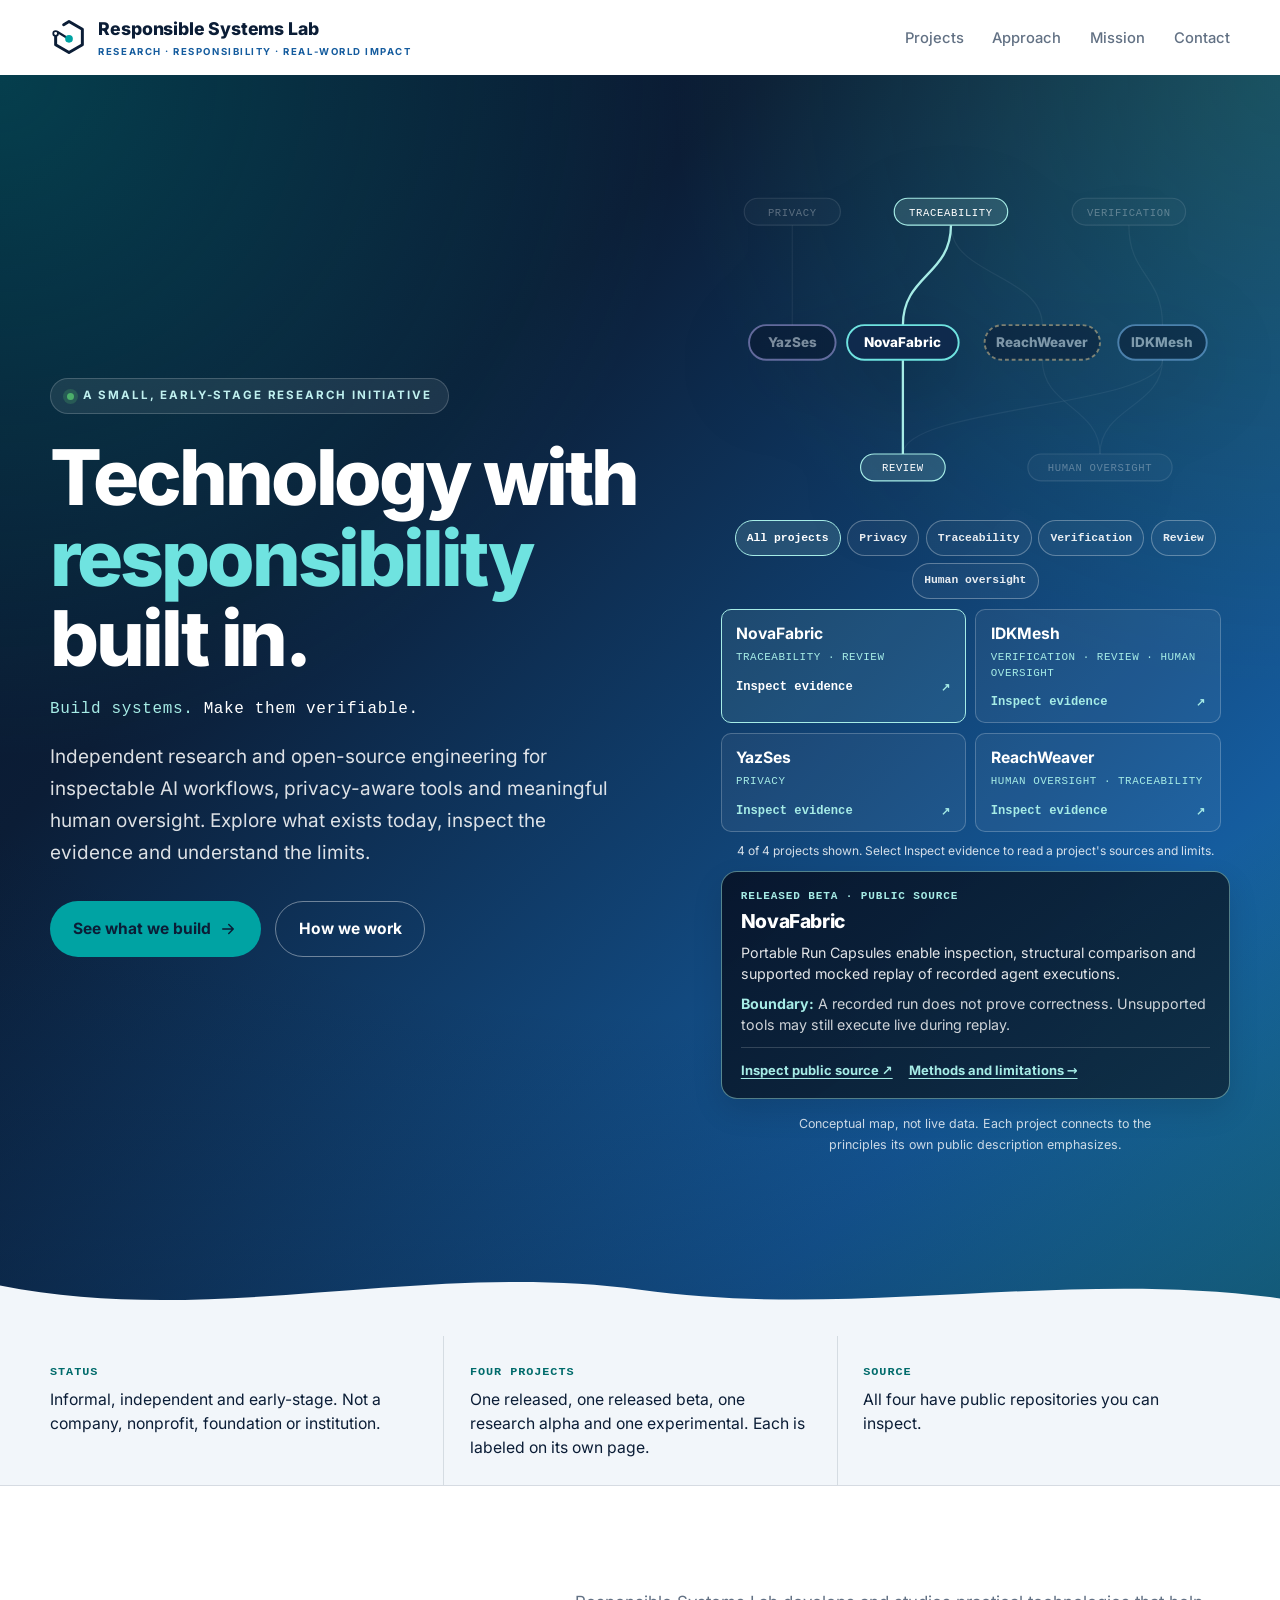
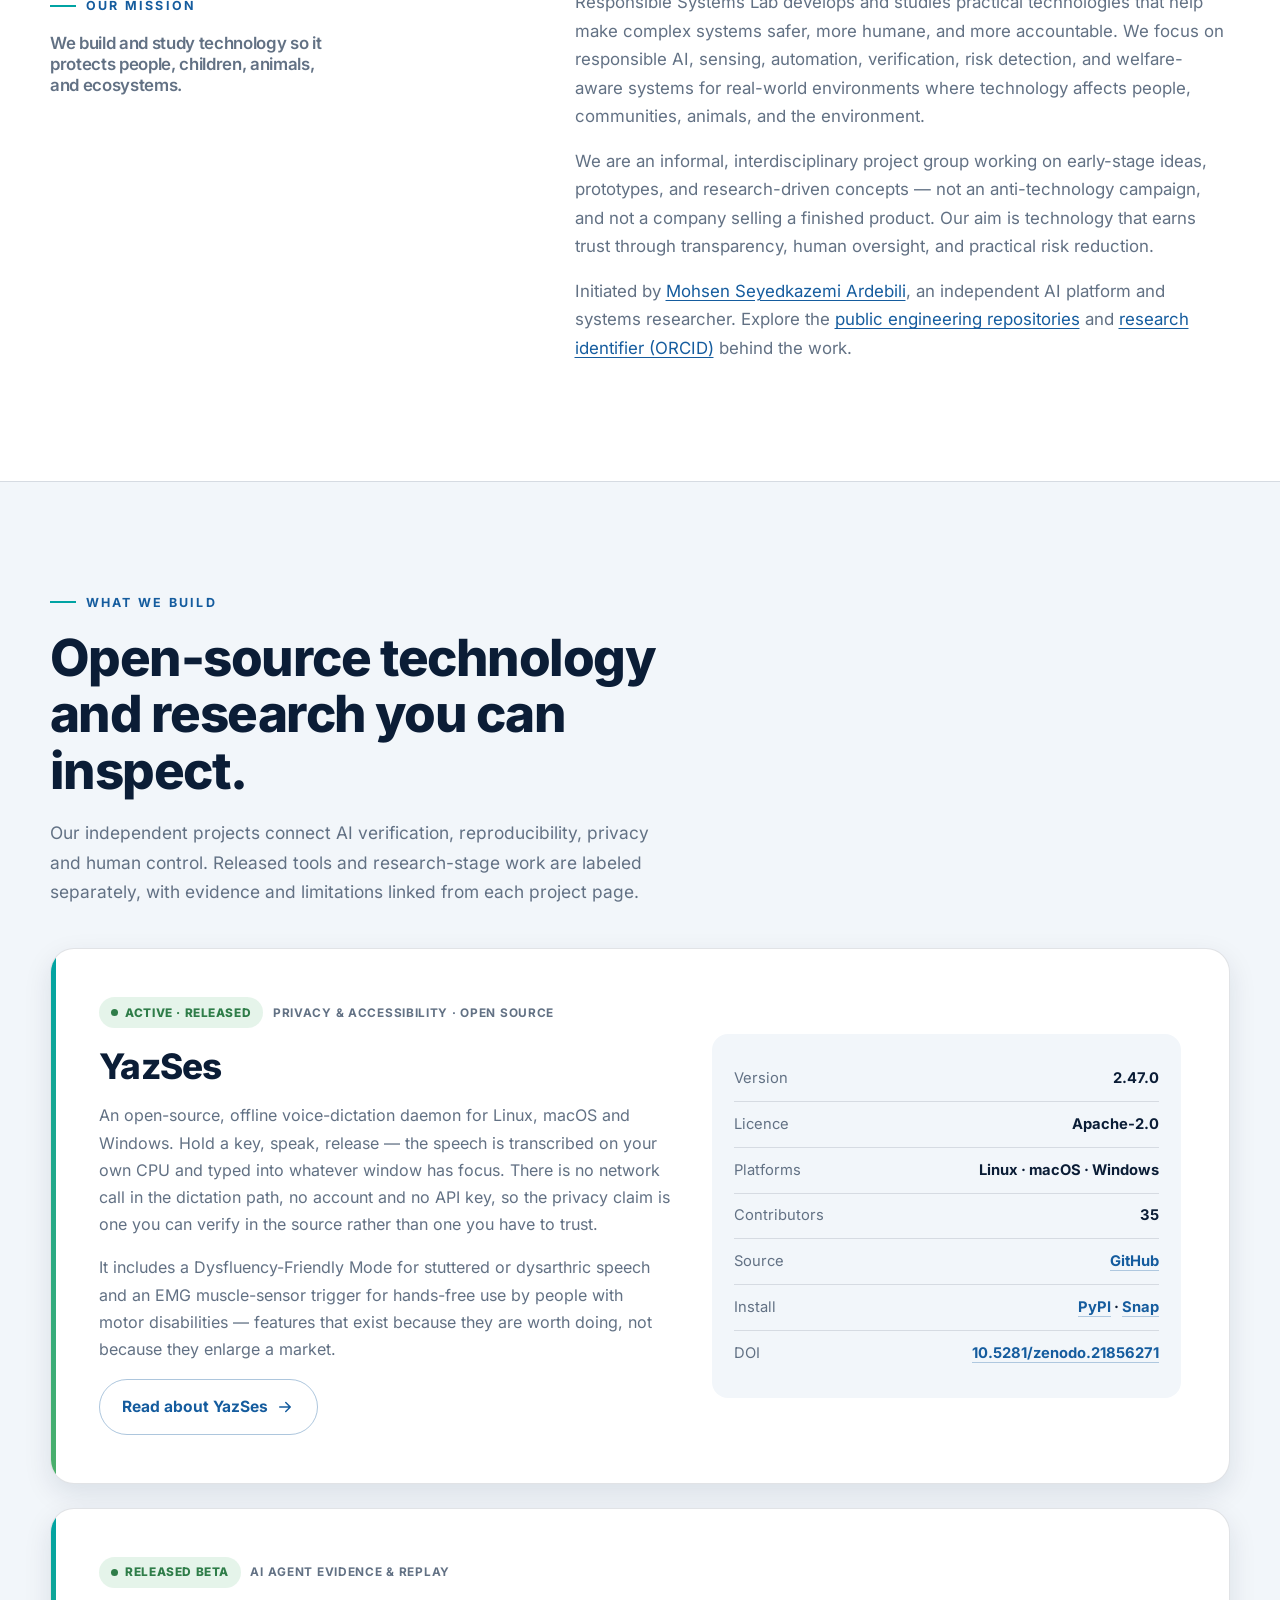
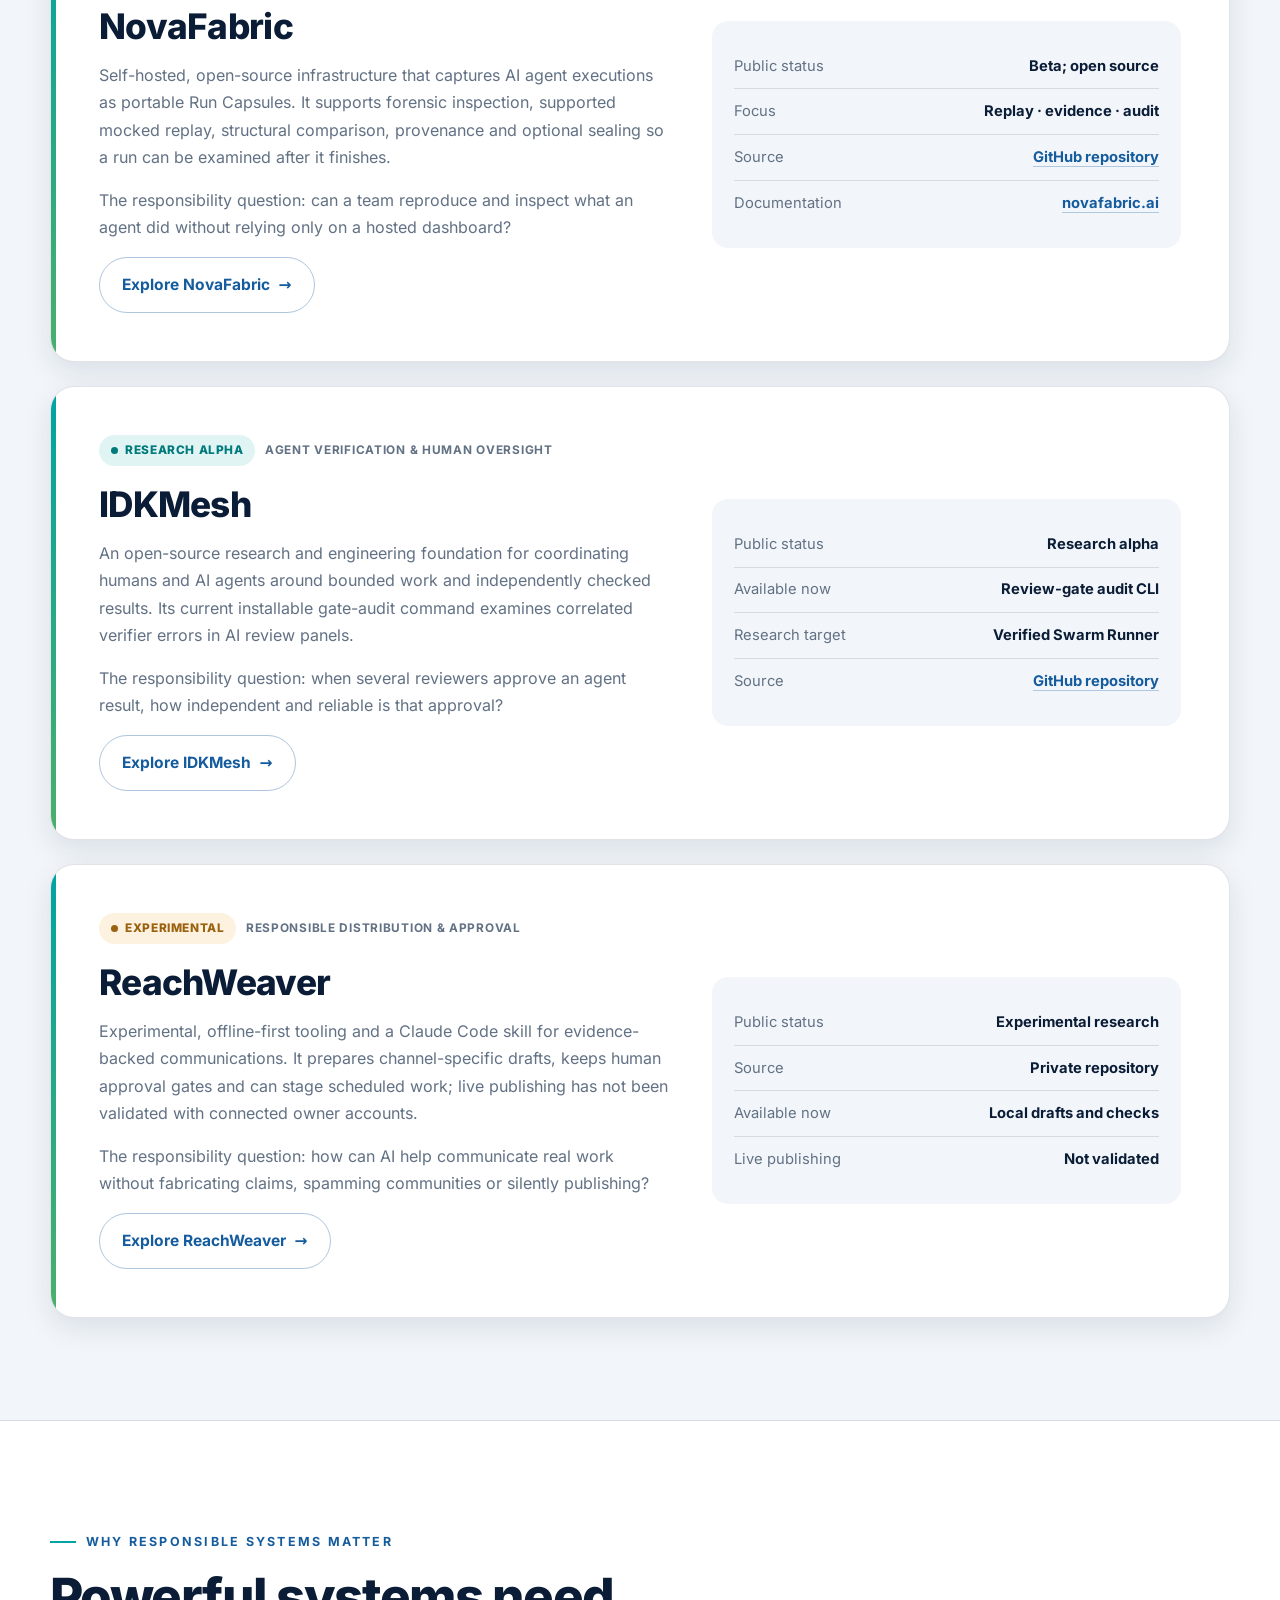
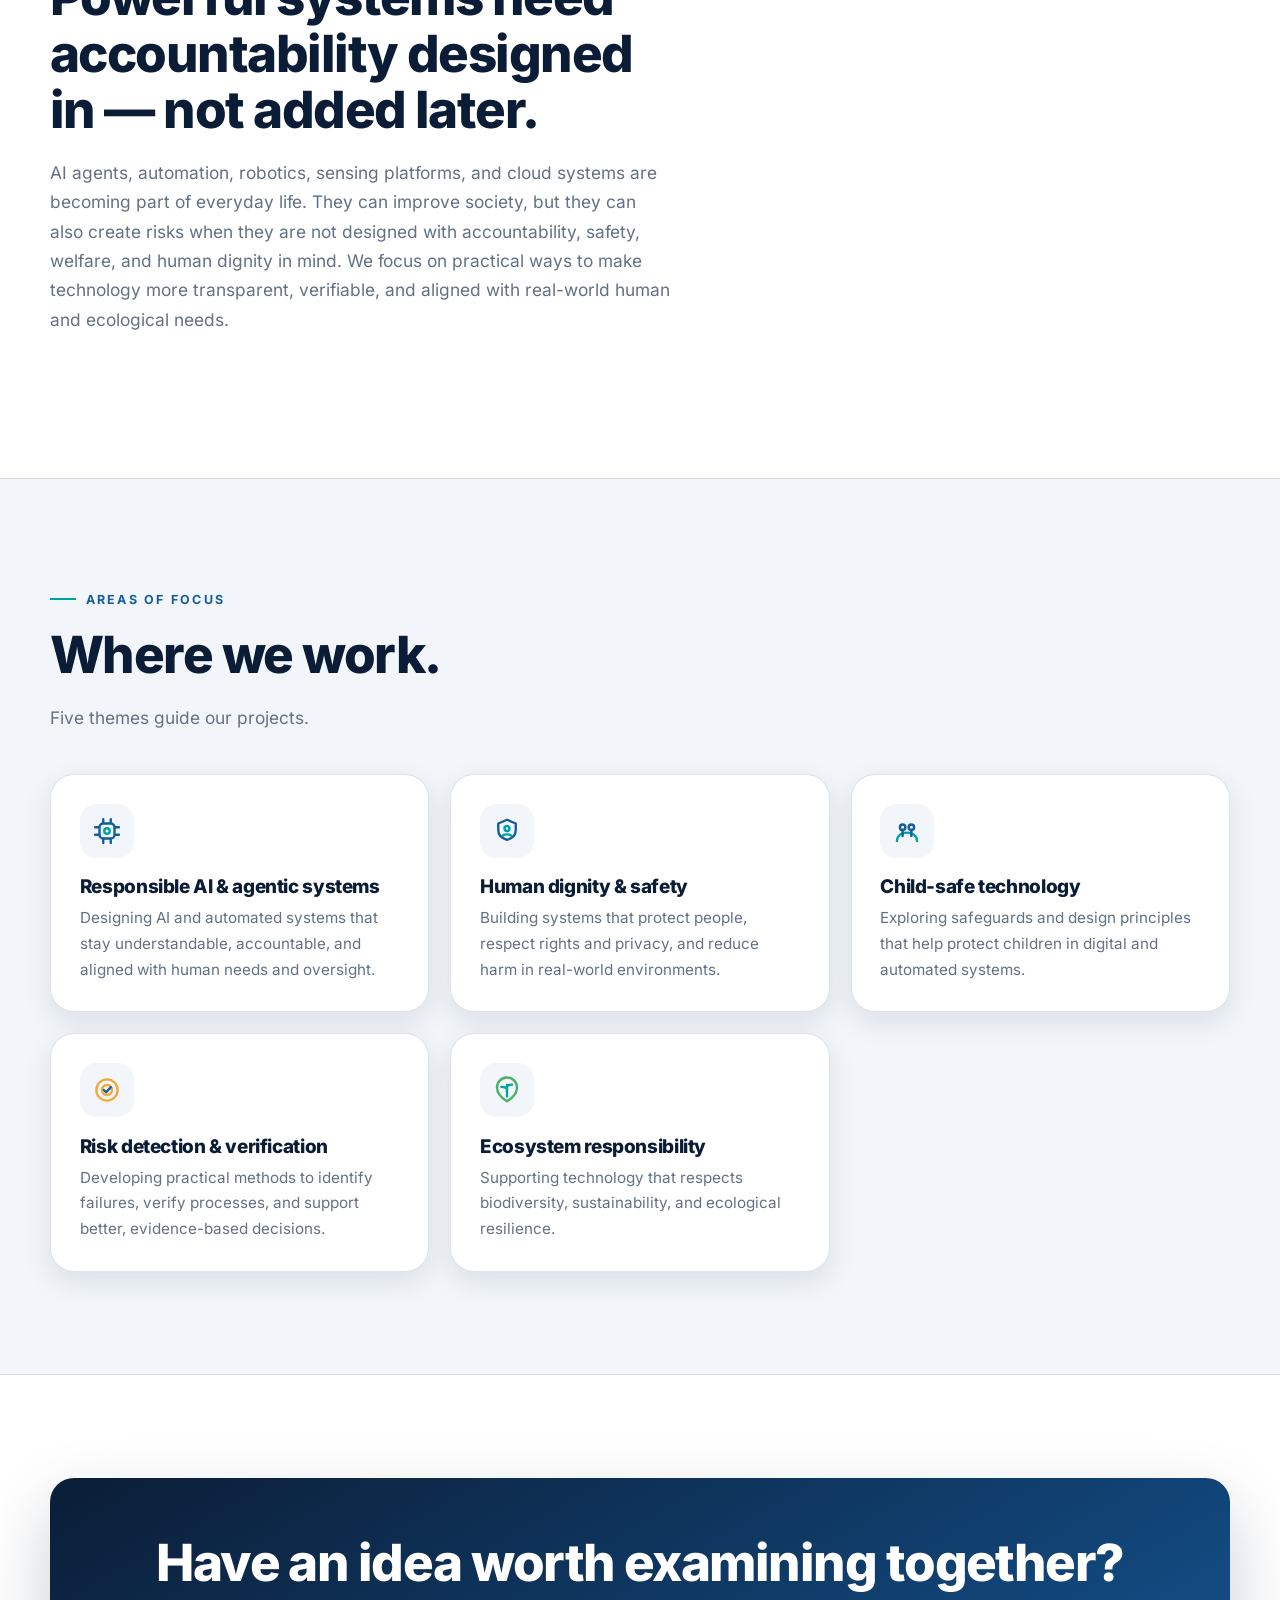
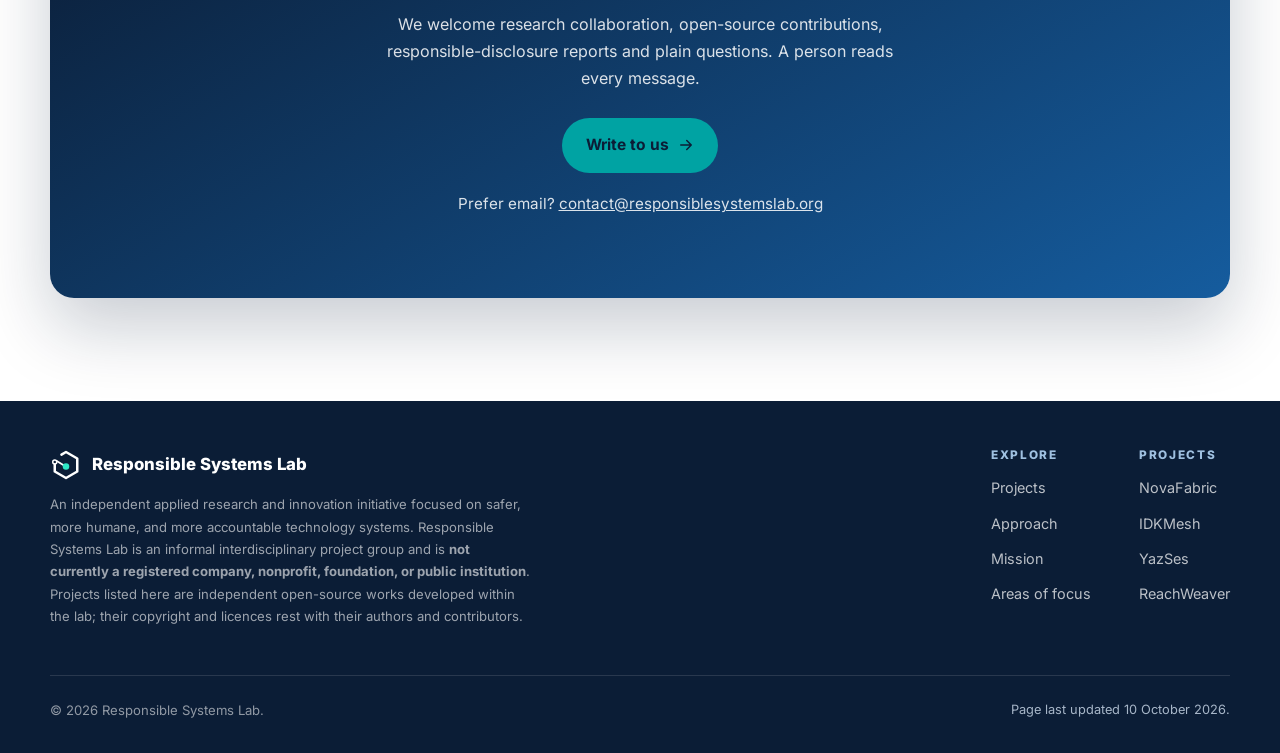
==== commit 4e3e8293: "brand: add the RSL brand kit and match the site logo to it Add assets/brand/rsl/brand-kit: brand gui" ====
--- a/website/index.html
+++ b/website/index.html
@@ -38,17 +38,17 @@
 
 <!-- logo mark (reused) -->
 <svg width="0" height="0" style="position:absolute" aria-hidden="true"><defs>
-  <!-- Open Hexagon mark (assets/brand/rsl/open-hexagon/rsl-open-hex-symbol.svg), scaled 128 -> 40 -->
+  <!-- Open Hexagon mark (assets/brand/rsl/brand-kit/logo/svg/rsl-symbol-color.svg), scaled 128 -> 40 -->
   <g id="rsl-mark" transform="scale(0.3125)">
-    <path d="M46 22.5 L64 12 L109 38 V90 L64 116 L19 90 V60" fill="none" stroke="#0B1D36" stroke-width="10" stroke-linecap="round" stroke-linejoin="round"/>
-    <circle cx="19" cy="52" r="8" fill="#FFFFFF" stroke="#0B1D36" stroke-width="6"/>
+    <path d="M46 22.5 L64 12 L109 38 V90 L64 116 L19 90 V62" fill="none" stroke="#0B1D36" stroke-width="10" stroke-linecap="round" stroke-linejoin="round"/>
+    <circle cx="19" cy="52" r="8" fill="none" stroke="#0B1D36" stroke-width="6"/>
     <path d="M27 48 L53 64" stroke="#0B1D36" stroke-width="7" stroke-linecap="round"/>
     <circle cx="64" cy="70" r="13" fill="#00A3A3"/>
   </g>
   <!-- Reversed variant for the navy footer -->
   <g id="rsl-mark-rev" transform="scale(0.3125)">
-    <path d="M46 22.5 L64 12 L109 38 V90 L64 116 L19 90 V60" fill="none" stroke="#FFFFFF" stroke-width="10" stroke-linecap="round" stroke-linejoin="round"/>
-    <circle cx="19" cy="52" r="8" fill="#0B1D36" stroke="#FFFFFF" stroke-width="6"/>
+    <path d="M46 22.5 L64 12 L109 38 V90 L64 116 L19 90 V62" fill="none" stroke="#FFFFFF" stroke-width="10" stroke-linecap="round" stroke-linejoin="round"/>
+    <circle cx="19" cy="52" r="8" fill="none" stroke="#FFFFFF" stroke-width="6"/>
     <path d="M27 48 L53 64" stroke="#FFFFFF" stroke-width="7" stroke-linecap="round"/>
     <circle cx="64" cy="70" r="13" fill="#2EE6C5"/>
   </g>
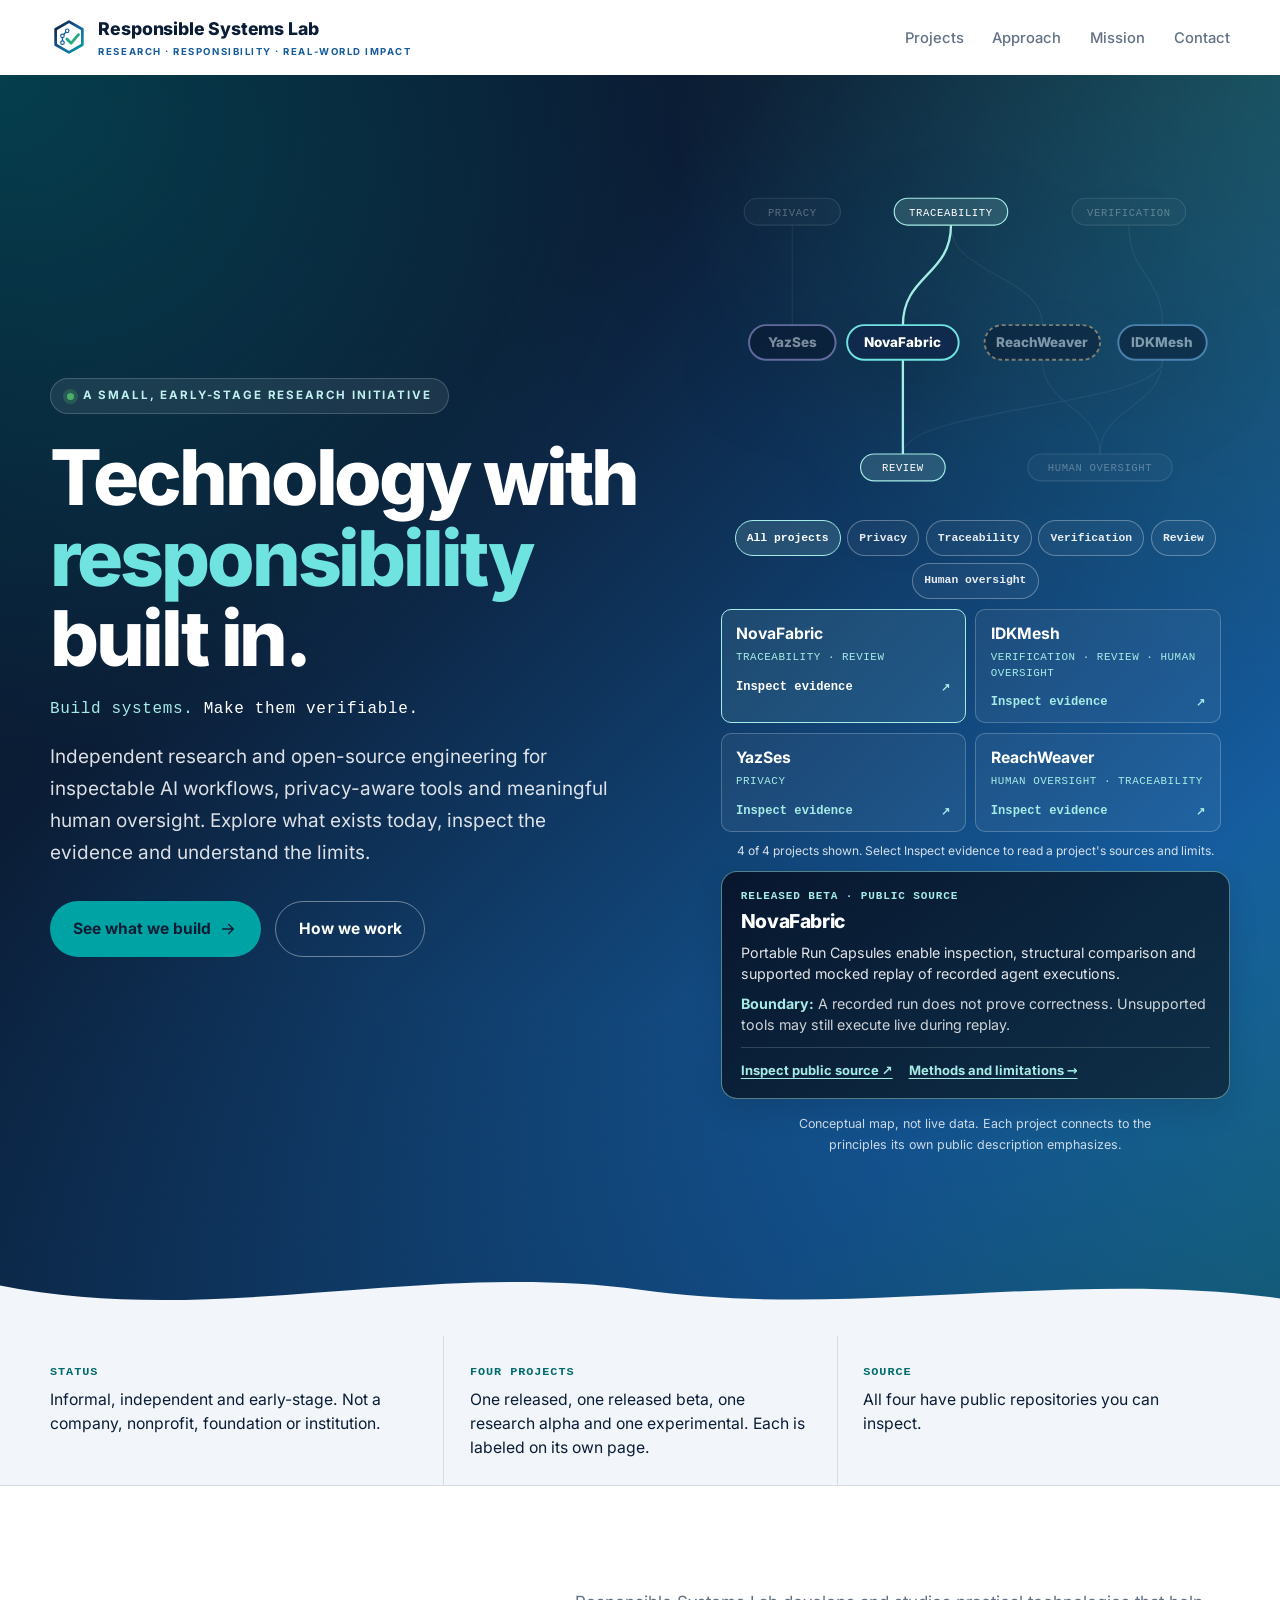
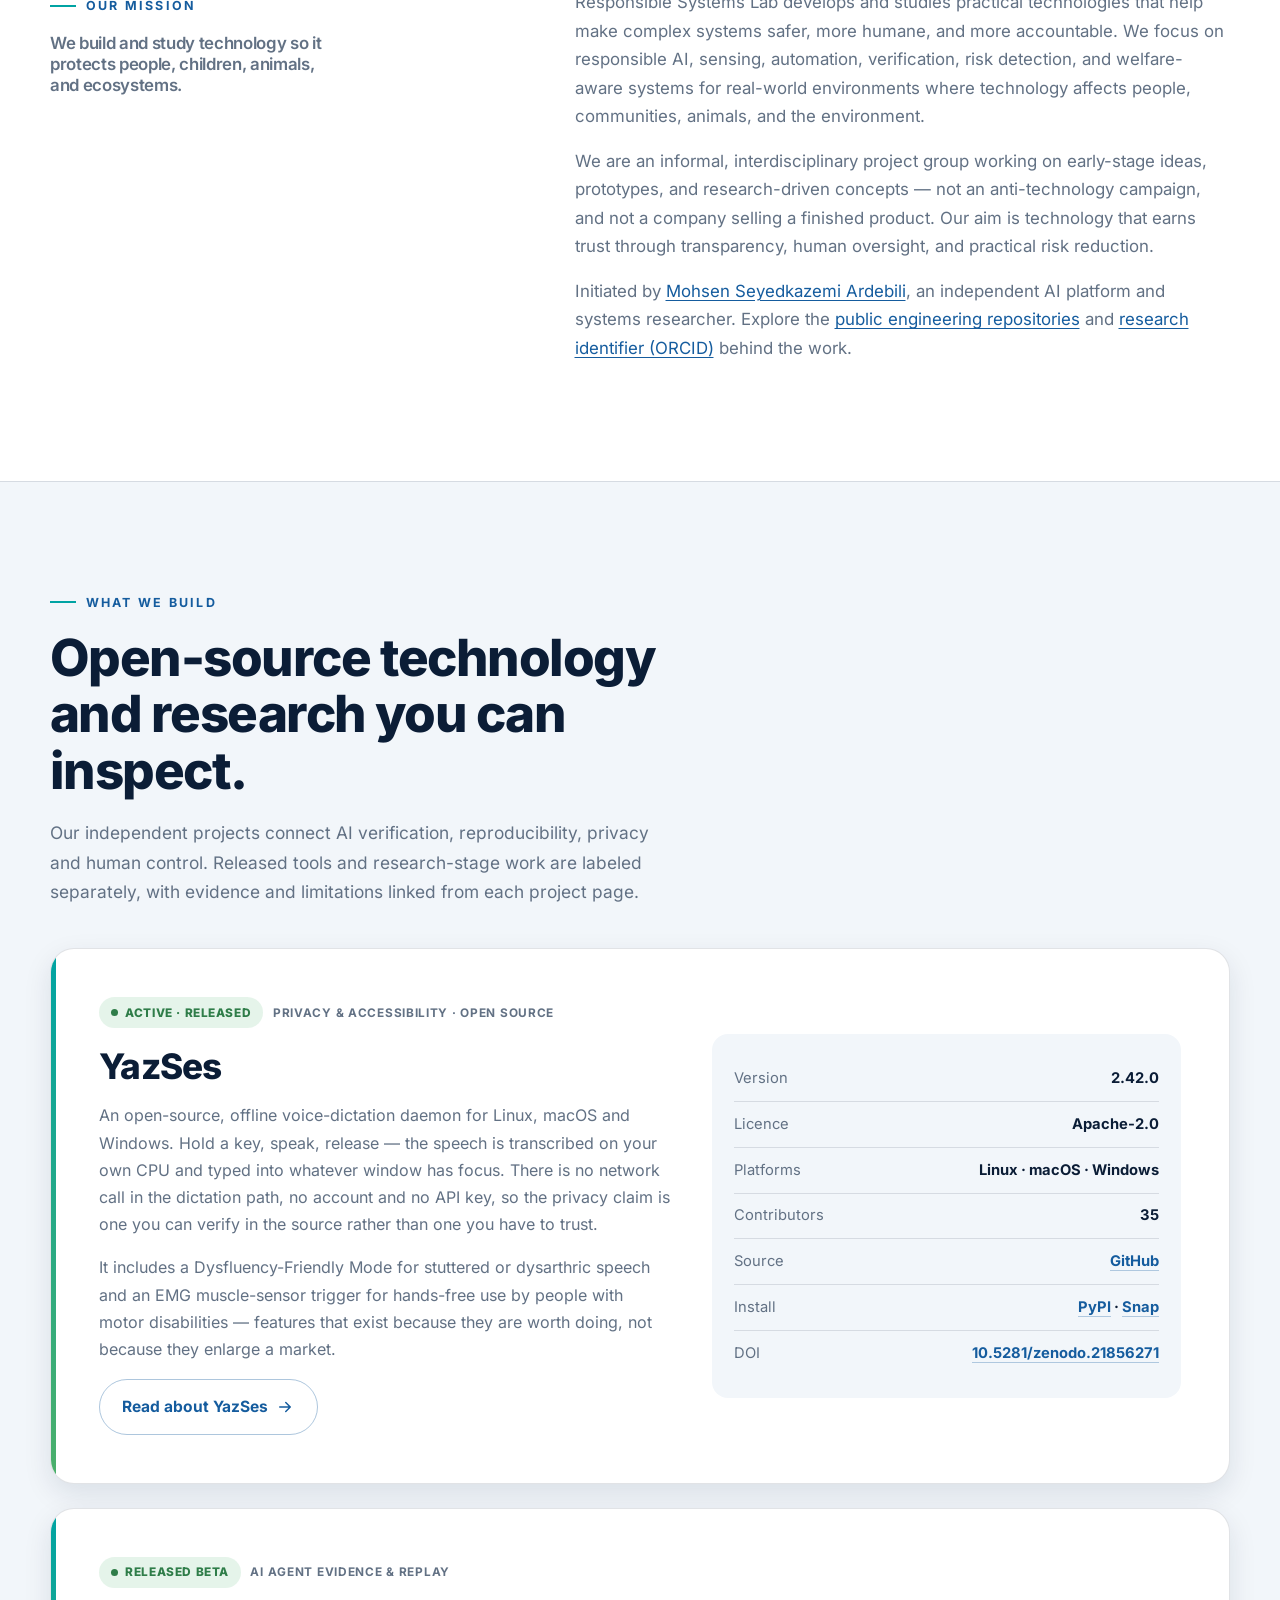
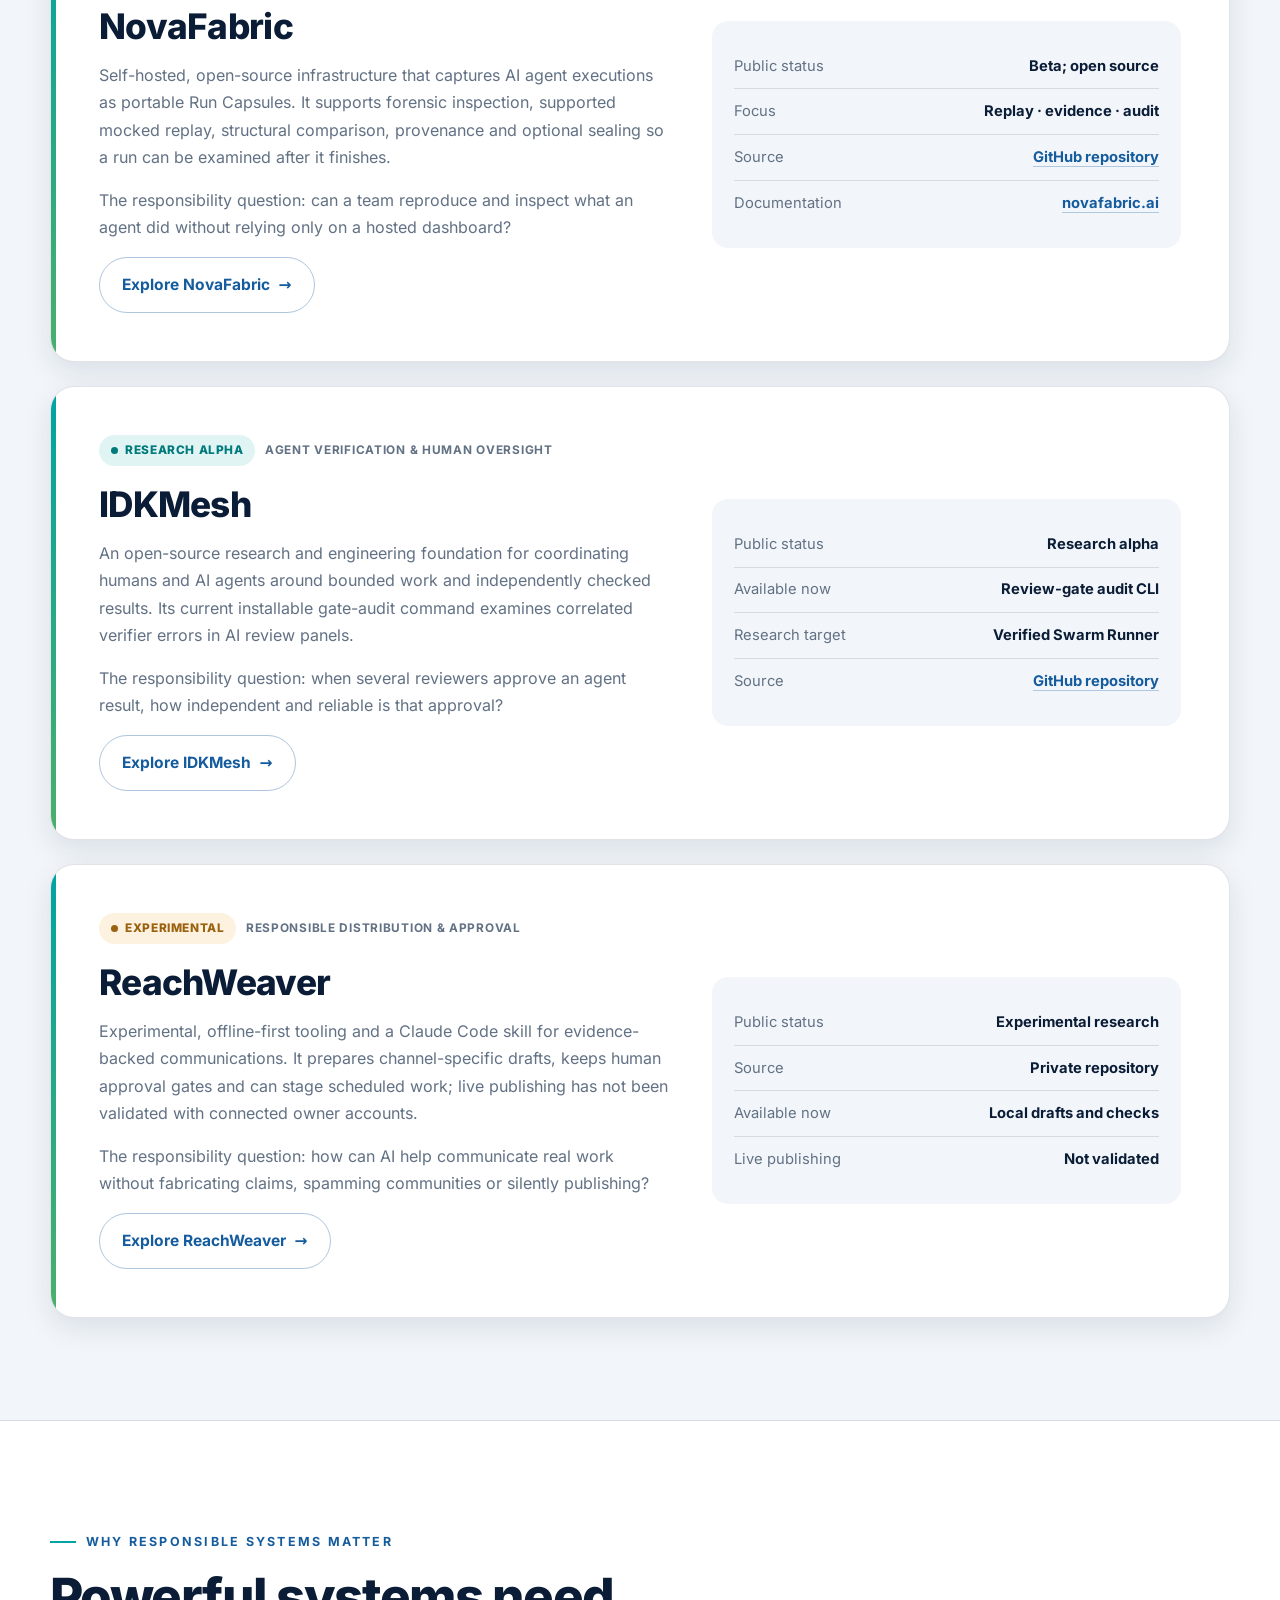
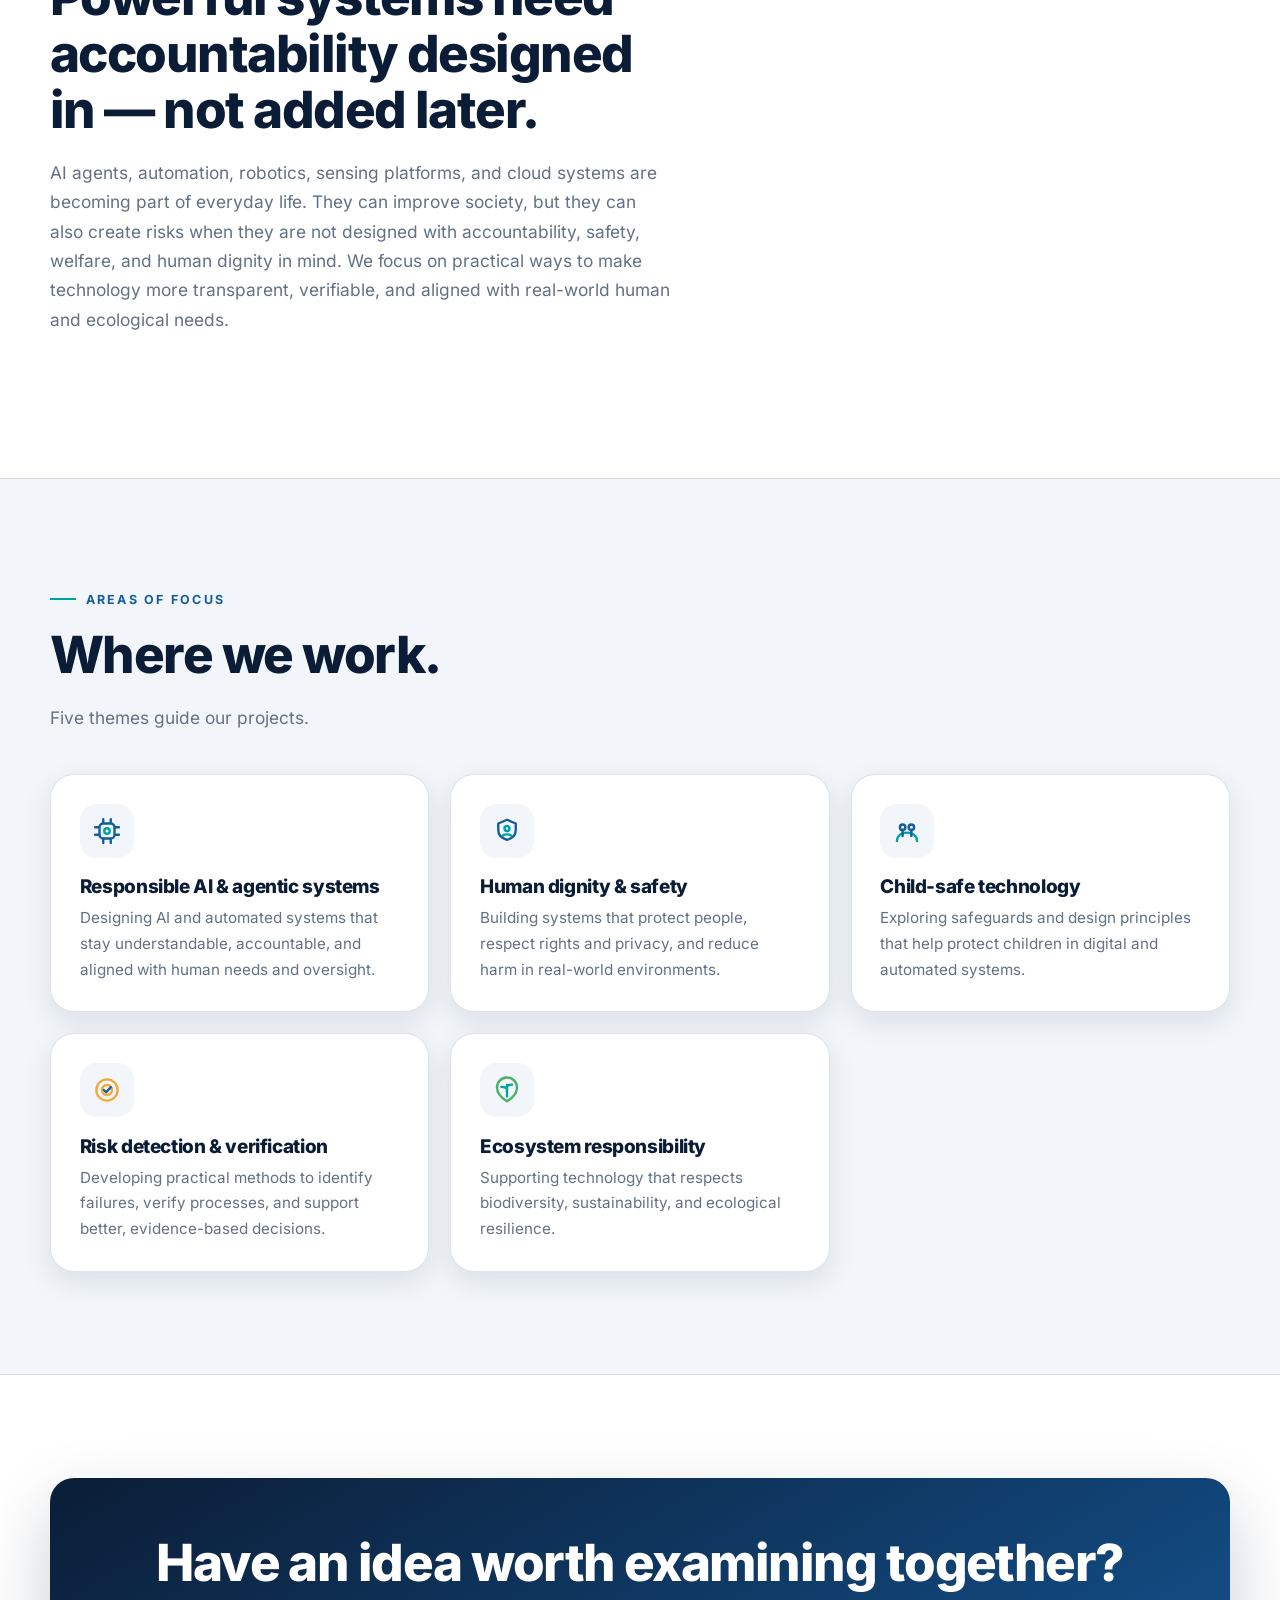
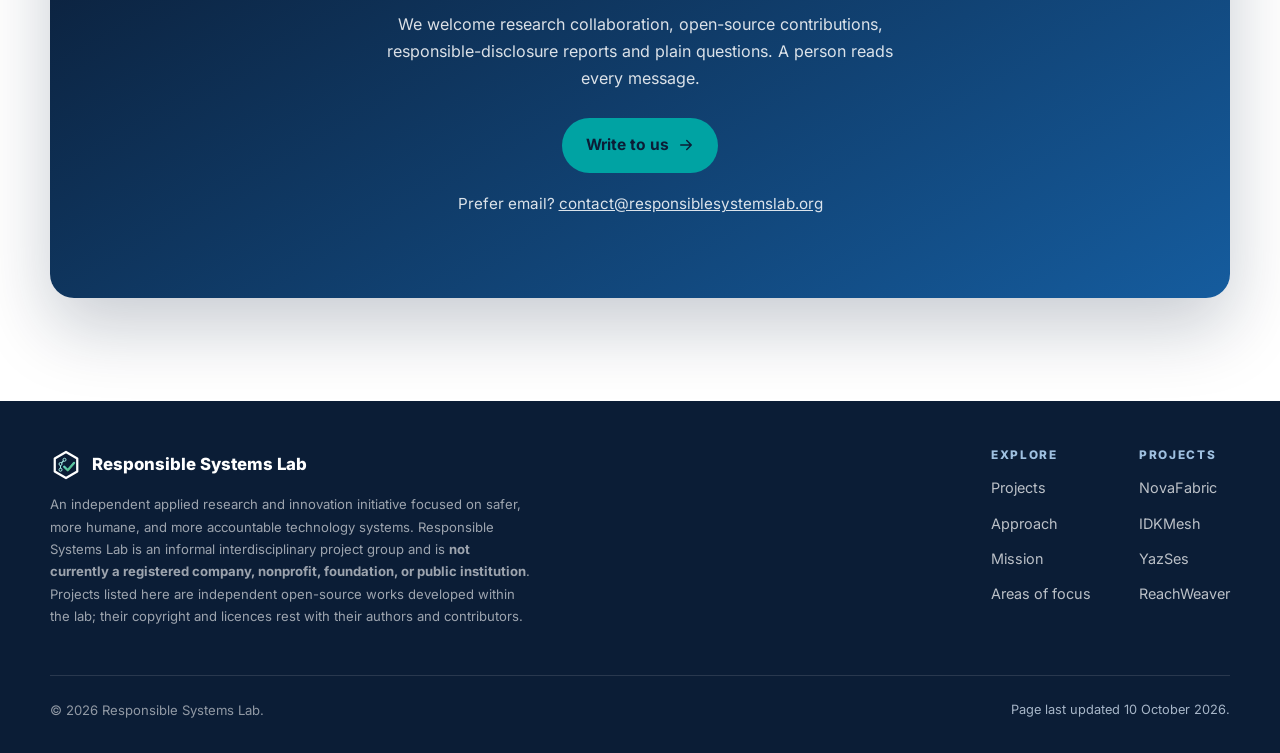
==== commit 01573369: "website: link the home page as / and keep three descriptions within 160 characters Search Console re" ====
--- a/website/index.html
+++ b/website/index.html
@@ -6,7 +6,7 @@
 <meta name="theme-color" content="#0B1D36" />
 <title>Responsible Systems Lab | Trustworthy AI &amp; Verification</title>
 <meta name="description" content="Independent research and open-source engineering for responsible AI, agent replay, verification, privacy-preserving voice computing and human control." />
-<link rel="icon" type="image/svg+xml" href="data:image/svg+xml,%3Csvg xmlns='http://www.w3.org/2000/svg' viewBox='0 0 128 128'%3E%3Crect width='128' height='128' rx='28' fill='%230B1D36'/%3E%3Cg transform='translate%2864 64%29 scale%28.8%29 translate%28-64 -64%29'%3E%3Cpath d='M46 22.5 64 12 109 38V90L64 116 19 90V60' fill='none' stroke='%23FFFFFF' stroke-width='12' stroke-linecap='round' stroke-linejoin='round'/%3E%3Ccircle cx='19' cy='51' r='9' fill='%230B1D36' stroke='%23FFFFFF' stroke-width='7'/%3E%3Cpath d='M28 47 52 63' stroke='%23FFFFFF' stroke-width='8' stroke-linecap='round'/%3E%3Ccircle cx='64' cy='70' r='15' fill='%232EE6C5'/%3E%3C/g%3E%3C/svg%3E" />
+<link rel="icon" type="image/svg+xml" href="data:image/svg+xml,%3Csvg xmlns='http://www.w3.org/2000/svg' viewBox='0 0 128 128'%3E%3Cdefs%3E%3ClinearGradient id='c' x1='0' y1='0' x2='1' y2='1'%3E%3Cstop offset='0' stop-color='%2300A3A3'/%3E%3Cstop offset='1' stop-color='%234CAF6A'/%3E%3C/linearGradient%3E%3C/defs%3E%3Cpath d='M64 12 109 38 V90 L64 116 19 90 V38 Z' fill='none' stroke='%23155C9E' stroke-width='11' stroke-linejoin='round'/%3E%3Cpath d='M44 66 60 82 90 48' fill='none' stroke='url(%23c)' stroke-width='13' stroke-linecap='round' stroke-linejoin='round'/%3E%3C/svg%3E" />
 <link rel="preload" href="assets/fonts/inter-latin-var.woff2" as="font" type="font/woff2" crossorigin />
 <link rel="stylesheet" href="styles/rsl.css?v=20261011f" />
 <link rel="canonical" href="https://responsiblesystemslab.org/" />
@@ -16,20 +16,20 @@
 <meta property="og:title" content="Responsible Systems Lab | Trustworthy AI, Verification & Privacy" />
 <meta property="og:description" content="Explore NovaFabric, IDKMesh, YazSes and ReachWeaver: open-source and experimental engineering for verifiable AI, agent evidence, privacy and human control." />
 <meta property="og:url" content="https://responsiblesystemslab.org/" />
-<meta property="og:image" content="https://responsiblesystemslab.org/assets/og-rsl-v3.png" />
+<meta property="og:image" content="https://responsiblesystemslab.org/assets/og-rsl-v2.png" />
 <meta property="og:image:width" content="1200" /><meta property="og:image:height" content="630" />
 <meta property="og:image:alt" content="Responsible Systems Lab — technology with responsibility built in" />
 <meta name="twitter:card" content="summary_large_image" />
 <meta name="twitter:title" content="Responsible Systems Lab | Trustworthy AI, Verification & Privacy" />
 <meta name="twitter:description" content="Explore NovaFabric, IDKMesh, YazSes and ReachWeaver: open-source and experimental engineering for verifiable AI, agent evidence, privacy and human control." />
-<meta name="twitter:image" content="https://responsiblesystemslab.org/assets/og-rsl-v3.png" />
+<meta name="twitter:image" content="https://responsiblesystemslab.org/assets/og-rsl-v2.png" />
 <script type="application/ld+json">
 {"@context":"https://schema.org","@graph":[
 {"@type":"Organization","@id":"https://responsiblesystemslab.org/#org","name":"Responsible Systems Lab","alternateName":"RSL","url":"https://responsiblesystemslab.org/","description":"A small, independent, early-stage research initiative building responsible technology systems for safer, more humane, and more accountable futures. Not a registered company, nonprofit, foundation or public institution.","email":"contact@responsiblesystemslab.org","contactPoint":{"@type":"ContactPoint","contactType":"general enquiries","email":"contact@responsiblesystemslab.org","availableLanguage":["English"]},"slogan":"Technology with responsibility built in.","knowsAbout":["Responsible AI","Risk detection and verification","Human-centered systems","Sensing and monitoring","Privacy-preserving on-device software","Accessible speech interfaces","AI agent replay","Agent verification"],"member":{"@id":"https://responsiblesystemslab.org/#person-msa"}},
 {"@type":"Person","@id":"https://responsiblesystemslab.org/#person-msa","name":"Mohsen Seyedkazemi Ardebili","memberOf":{"@id":"https://responsiblesystemslab.org/#org"},"sameAs":["https://orcid.org/0000-0002-1166-6559","https://github.com/MSKazemi","https://mskazemi.com","https://mskazemi.github.io"]},
-{"@type":"SoftwareApplication","@id":"https://responsiblesystemslab.org/yazses.html#software","name":"YazSes","url":"https://responsiblesystemslab.org/yazses.html","applicationCategory":"UtilitiesApplication","operatingSystem":"Linux, macOS, Windows","softwareVersion":"2.47.0","license":"https://www.apache.org/licenses/LICENSE-2.0","isAccessibleForFree":true,"author":{"@id":"https://responsiblesystemslab.org/#person-msa"},"sameAs":["https://github.com/MSKazemi/yazses","https://pypi.org/project/yazses/","https://snapcraft.io/yazses","https://doi.org/10.5281/zenodo.21856271","https://arxiv.org/abs/2607.28878","https://www.wikidata.org/wiki/Q140935593","https://mskazemi.com/yazses/"]},
+{"@type":"SoftwareApplication","@id":"https://responsiblesystemslab.org/yazses.html#software","name":"YazSes","url":"https://responsiblesystemslab.org/yazses.html","applicationCategory":"UtilitiesApplication","operatingSystem":"Linux, macOS, Windows","softwareVersion":"2.42.0","license":"https://www.apache.org/licenses/LICENSE-2.0","isAccessibleForFree":true,"author":{"@id":"https://responsiblesystemslab.org/#person-msa"},"sameAs":["https://github.com/MSKazemi/yazses","https://pypi.org/project/yazses/","https://snapcraft.io/yazses","https://doi.org/10.5281/zenodo.21856271","https://arxiv.org/abs/2607.28878","https://www.wikidata.org/wiki/Q140935593","https://mskazemi.com/yazses/"]},
 {"@type":"WebSite","@id":"https://responsiblesystemslab.org/#website","url":"https://responsiblesystemslab.org/","name":"Responsible Systems Lab","inLanguage":"en","publisher":{"@id":"https://responsiblesystemslab.org/#org"}},
-{"@type":"WebPage","@id":"https://responsiblesystemslab.org/#webpage","url":"https://responsiblesystemslab.org/","name":"Responsible Systems Lab | Trustworthy AI, Verification & Privacy","isPartOf":{"@id":"https://responsiblesystemslab.org/#website"},"about":{"@id":"https://responsiblesystemslab.org/#org"},"dateModified":"2026-11-02","mentions":[{"@id":"https://responsiblesystemslab.org/yazses.html#software"},{"@id":"https://responsiblesystemslab.org/novafabric.html#software"},{"@id":"https://responsiblesystemslab.org/idkmesh.html#software"}]}
+{"@type":"WebPage","@id":"https://responsiblesystemslab.org/#webpage","url":"https://responsiblesystemslab.org/","name":"Responsible Systems Lab | Trustworthy AI, Verification & Privacy","isPartOf":{"@id":"https://responsiblesystemslab.org/#website"},"about":{"@id":"https://responsiblesystemslab.org/#org"},"dateModified":"2026-10-10","mentions":[{"@id":"https://responsiblesystemslab.org/yazses.html#software"},{"@id":"https://responsiblesystemslab.org/novafabric.html#software"},{"@id":"https://responsiblesystemslab.org/idkmesh.html#software"}]}
 ]}
 </script>
 </head>
@@ -38,19 +38,22 @@
 
 <!-- logo mark (reused) -->
 <svg width="0" height="0" style="position:absolute" aria-hidden="true"><defs>
-  <!-- Open Hexagon mark (assets/brand/rsl/brand-kit/logo/svg/rsl-symbol-color.svg), scaled 128 -> 40 -->
+  <linearGradient id="rslv2-frame" x1="0%" y1="0%" x2="100%" y2="100%"><stop offset="0" stop-color="#0B1D36"/><stop offset=".5" stop-color="#155C9E"/><stop offset="1" stop-color="#00A3A3"/></linearGradient>
+  <linearGradient id="rslv2-check" x1="0%" y1="0%" x2="100%" y2="100%"><stop offset="0" stop-color="#00A3A3"/><stop offset="1" stop-color="#4CAF6A"/></linearGradient>
+  <linearGradient id="rslv2-check-rev" x1="0%" y1="0%" x2="100%" y2="100%"><stop offset="0" stop-color="#6fe3e0"/><stop offset="1" stop-color="#4CAF6A"/></linearGradient>
+  <!-- Evidence Atlas V2 mark (assets/brand/rsl/evidence-atlas-v2/logo-symbol.svg), scaled 128 -> 40 -->
   <g id="rsl-mark" transform="scale(0.3125)">
-    <path d="M46 22.5 L64 12 L109 38 V90 L64 116 L19 90 V62" fill="none" stroke="#0B1D36" stroke-width="10" stroke-linecap="round" stroke-linejoin="round"/>
-    <circle cx="19" cy="52" r="8" fill="none" stroke="#0B1D36" stroke-width="6"/>
-    <path d="M27 48 L53 64" stroke="#0B1D36" stroke-width="7" stroke-linecap="round"/>
-    <circle cx="64" cy="70" r="13" fill="#00A3A3"/>
+    <path d="M64 12 109 38 V90 L64 116 19 90 V38 Z" fill="none" stroke="url(#rslv2-frame)" stroke-width="9" stroke-linecap="round" stroke-linejoin="round"/>
+    <path d="M42 83 V60 L58 43" fill="none" stroke="#155C9E" stroke-width="4.4" stroke-linecap="round" stroke-linejoin="round"/>
+    <circle cx="42" cy="83" r="6" fill="#FFFFFF" stroke="#155C9E" stroke-width="4"/><circle cx="42" cy="60" r="6" fill="#FFFFFF" stroke="#155C9E" stroke-width="4"/><circle cx="58" cy="43" r="6" fill="#FFFFFF" stroke="#155C9E" stroke-width="4"/>
+    <path d="M57 71 71 85 96 56" fill="none" stroke="url(#rslv2-check)" stroke-width="9.5" stroke-linecap="round" stroke-linejoin="round"/>
   </g>
-  <!-- Reversed variant for the navy footer -->
+  <!-- Reversed variant for dark surfaces (the navy start of the frame gradient would disappear on navy) -->
   <g id="rsl-mark-rev" transform="scale(0.3125)">
-    <path d="M46 22.5 L64 12 L109 38 V90 L64 116 L19 90 V62" fill="none" stroke="#FFFFFF" stroke-width="10" stroke-linecap="round" stroke-linejoin="round"/>
-    <circle cx="19" cy="52" r="8" fill="none" stroke="#FFFFFF" stroke-width="6"/>
-    <path d="M27 48 L53 64" stroke="#FFFFFF" stroke-width="7" stroke-linecap="round"/>
-    <circle cx="64" cy="70" r="13" fill="#2EE6C5"/>
+    <path d="M64 12 109 38 V90 L64 116 19 90 V38 Z" fill="none" stroke="#FFFFFF" stroke-width="9" stroke-linecap="round" stroke-linejoin="round"/>
+    <path d="M42 83 V60 L58 43" fill="none" stroke="#A6ECE6" stroke-width="4.4" stroke-linecap="round" stroke-linejoin="round"/>
+    <circle cx="42" cy="83" r="6" fill="#0B1D36" stroke="#A6ECE6" stroke-width="4"/><circle cx="42" cy="60" r="6" fill="#0B1D36" stroke="#A6ECE6" stroke-width="4"/><circle cx="58" cy="43" r="6" fill="#0B1D36" stroke="#A6ECE6" stroke-width="4"/>
+    <path d="M57 71 71 85 96 56" fill="none" stroke="url(#rslv2-check-rev)" stroke-width="9.5" stroke-linecap="round" stroke-linejoin="round"/>
   </g>
 </defs></svg>
 
@@ -231,7 +234,7 @@
       </div>
       <div class="p-side">
         <ul class="spec">
-          <li><span class="k">Version</span><span class="v">2.47.0</span></li>
+          <li><span class="k">Version</span><span class="v">2.42.0</span></li>
           <li><span class="k">Licence</span><span class="v">Apache-2.0</span></li>
           <li><span class="k">Platforms</span><span class="v">Linux · macOS · Windows</span></li>
           <li><span class="k">Contributors</span><span class="v">35</span></li>
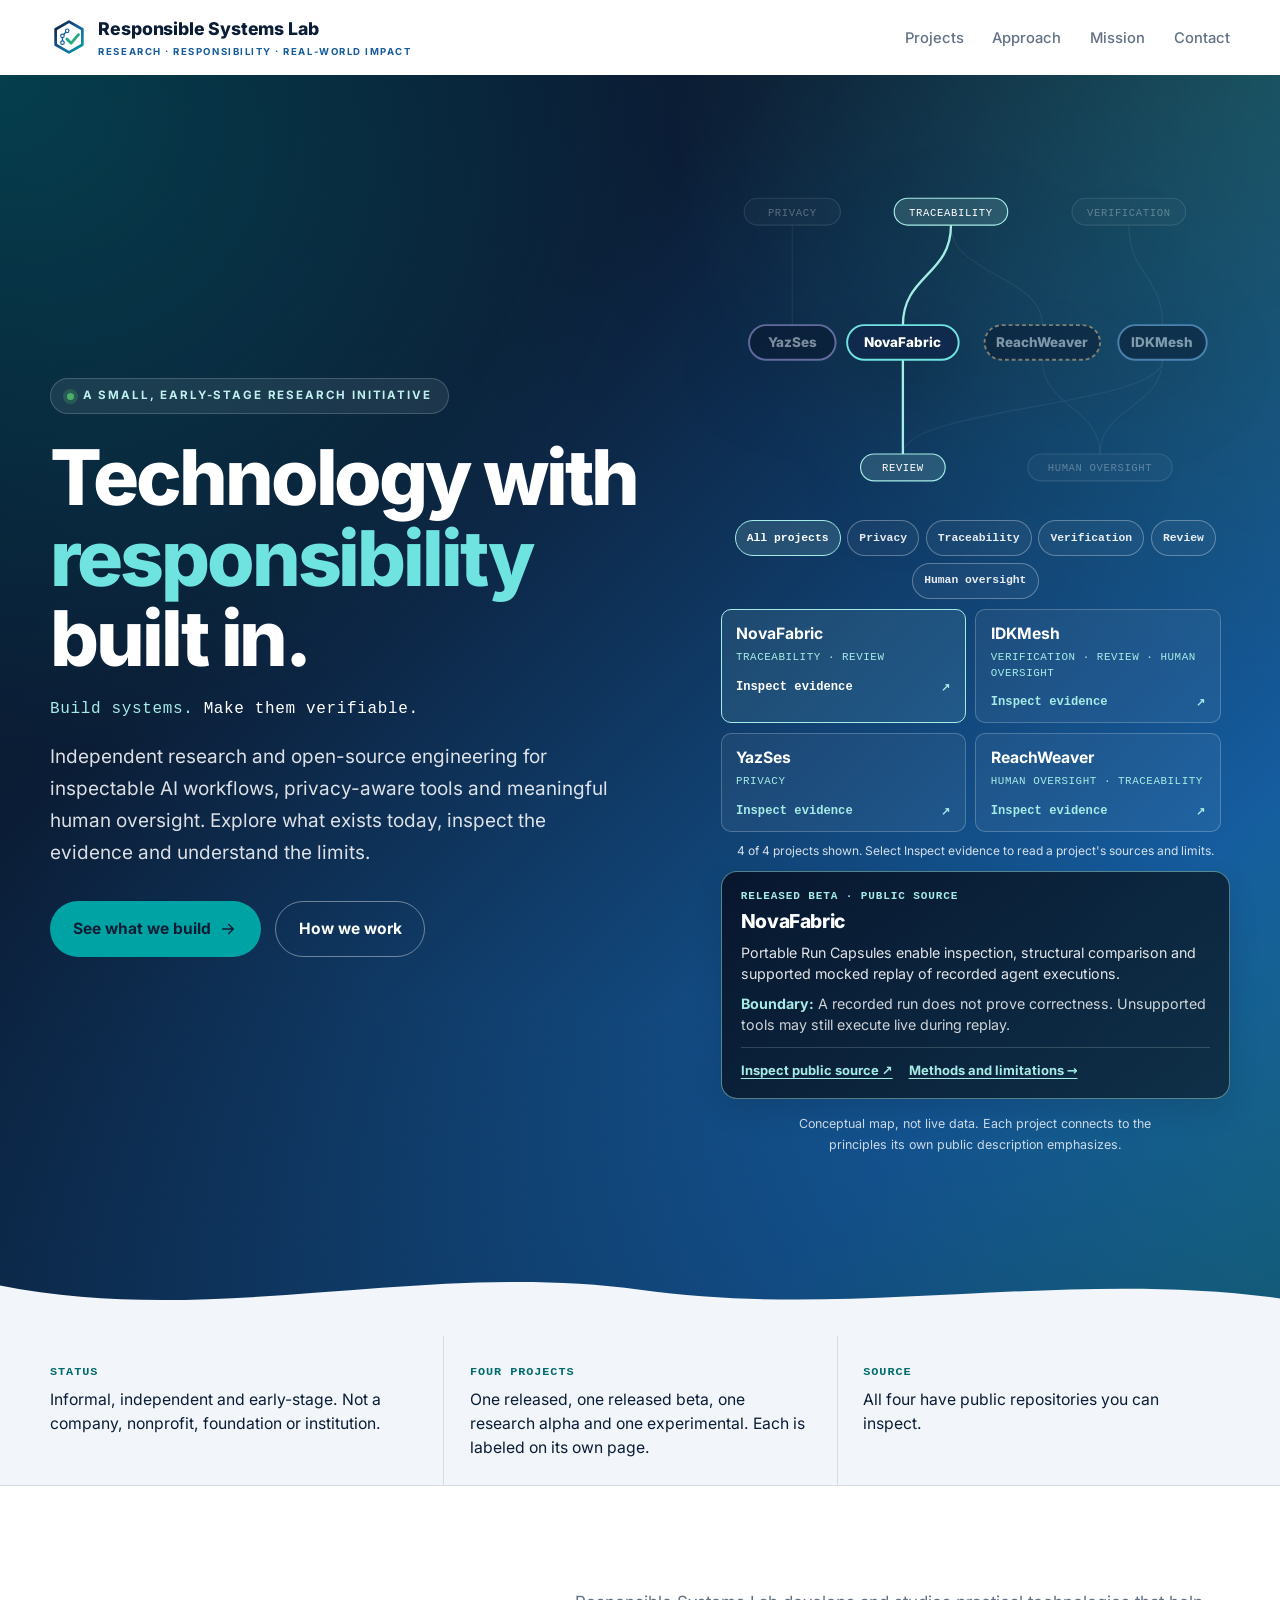
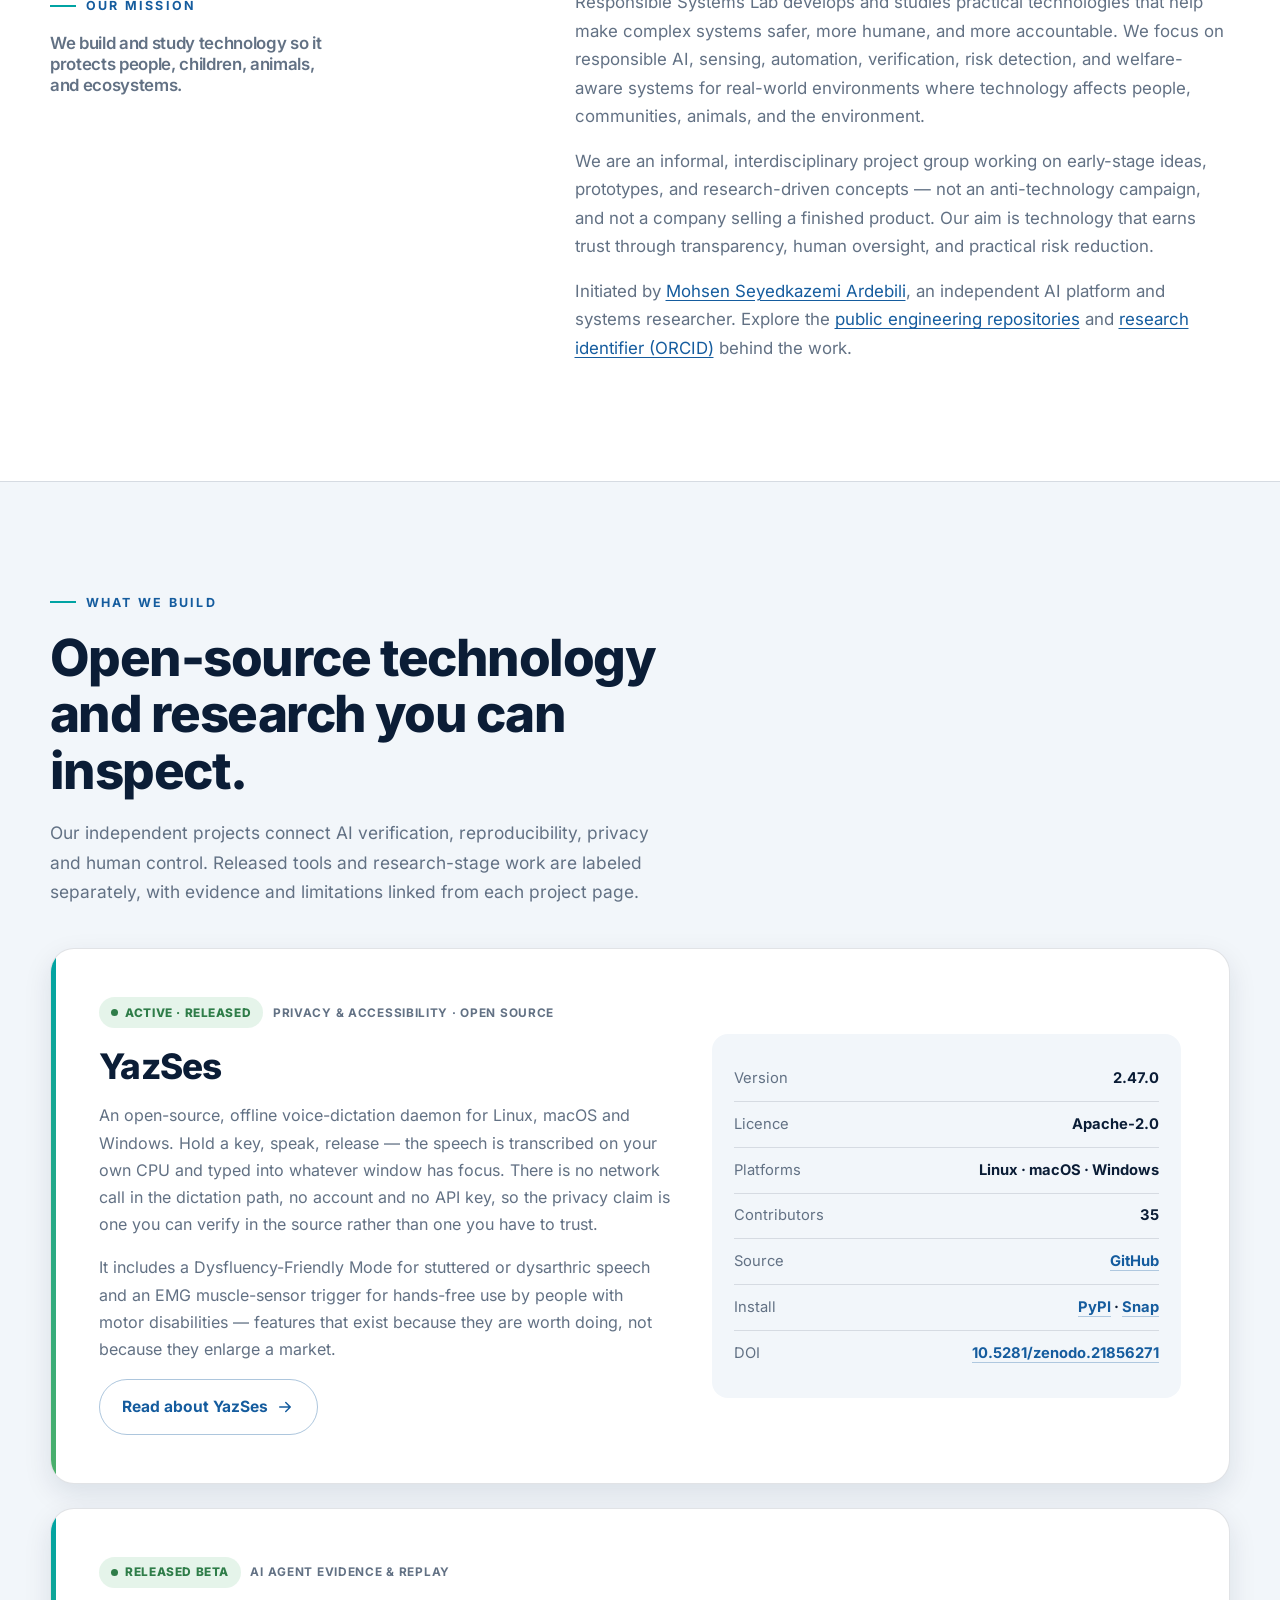
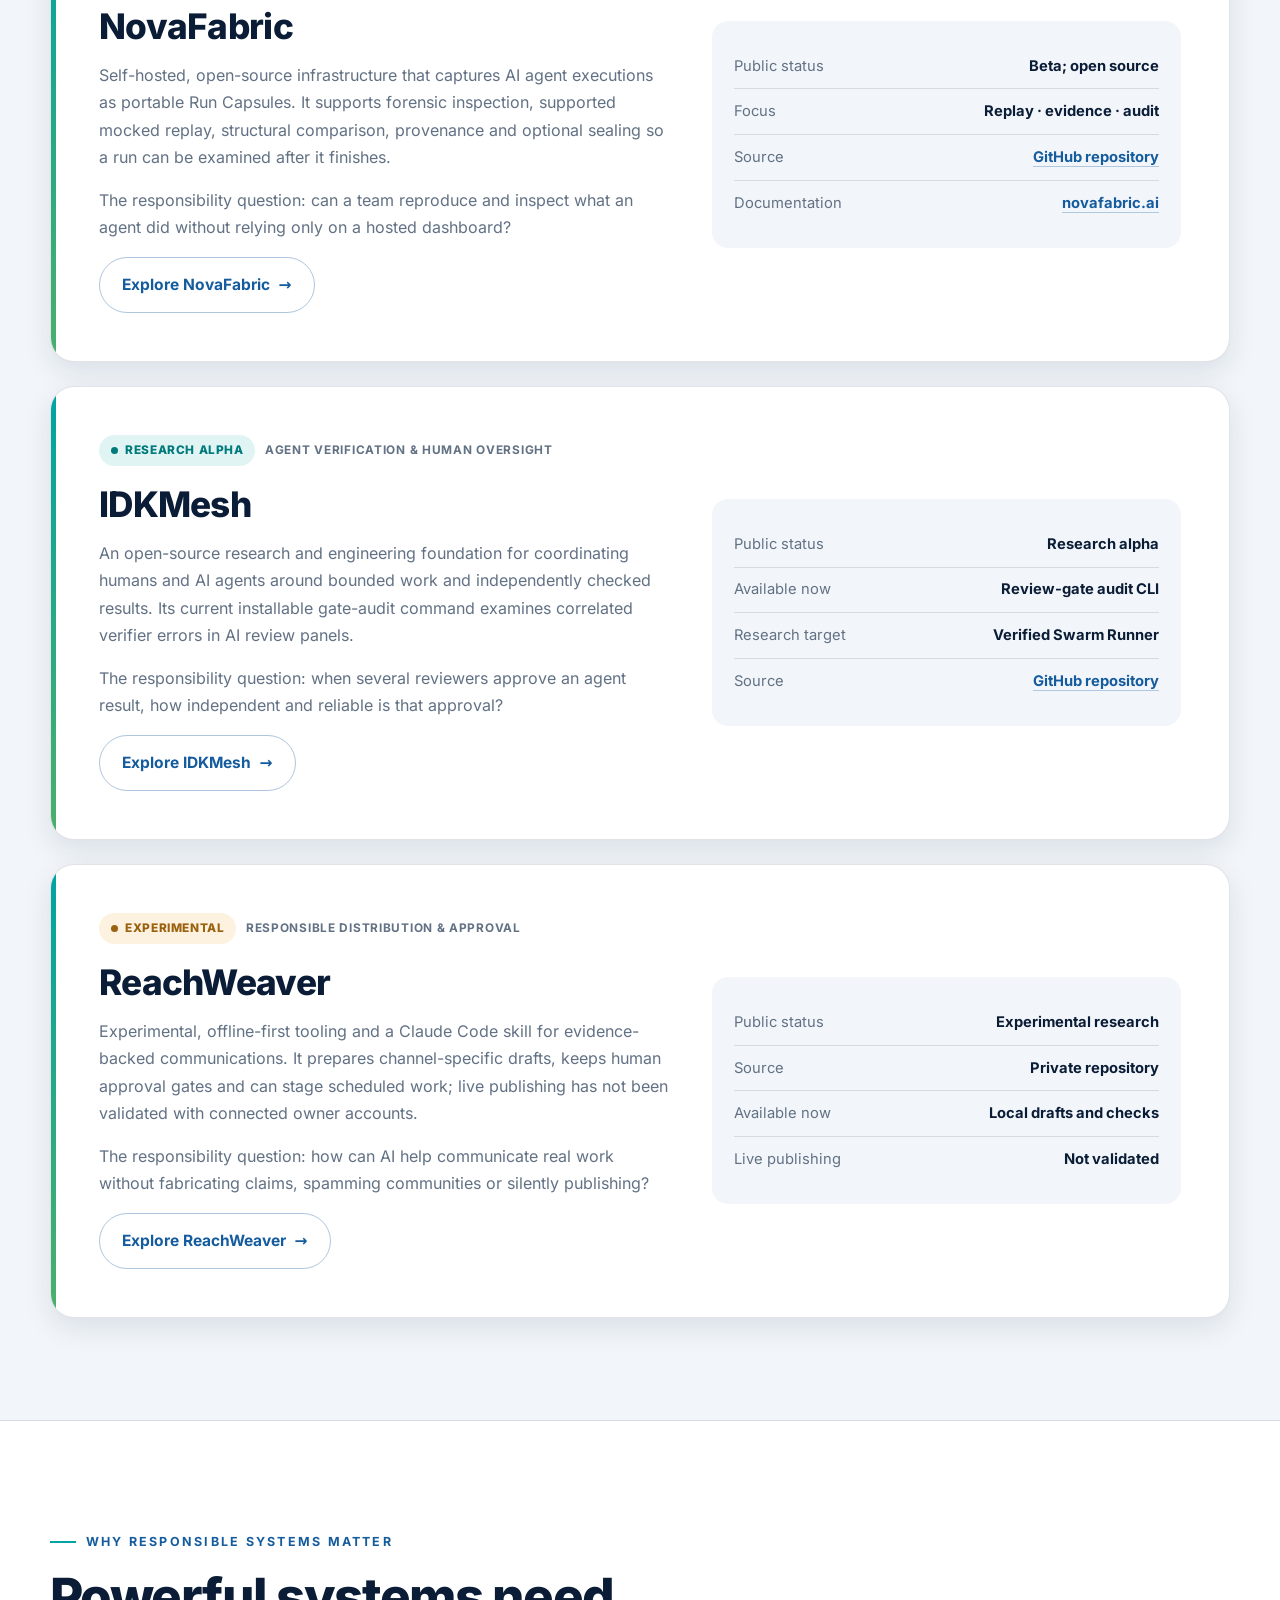
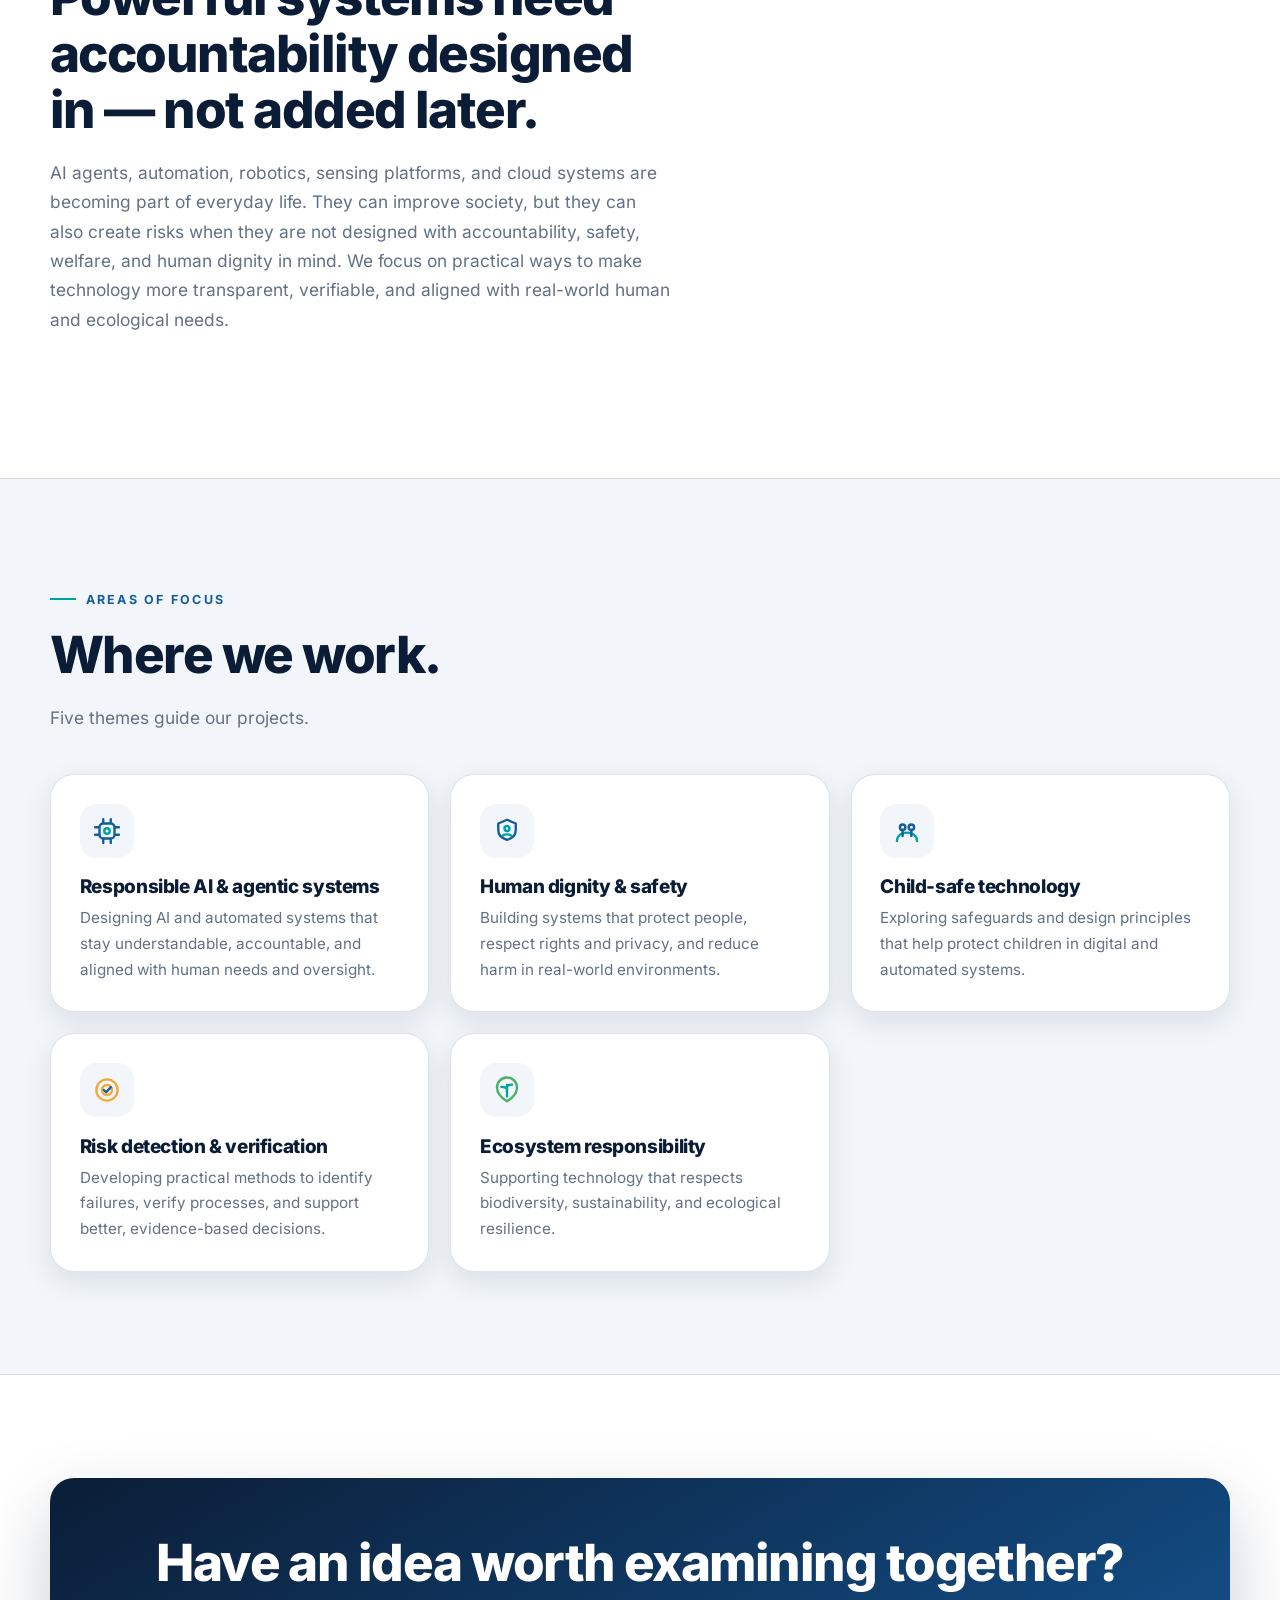
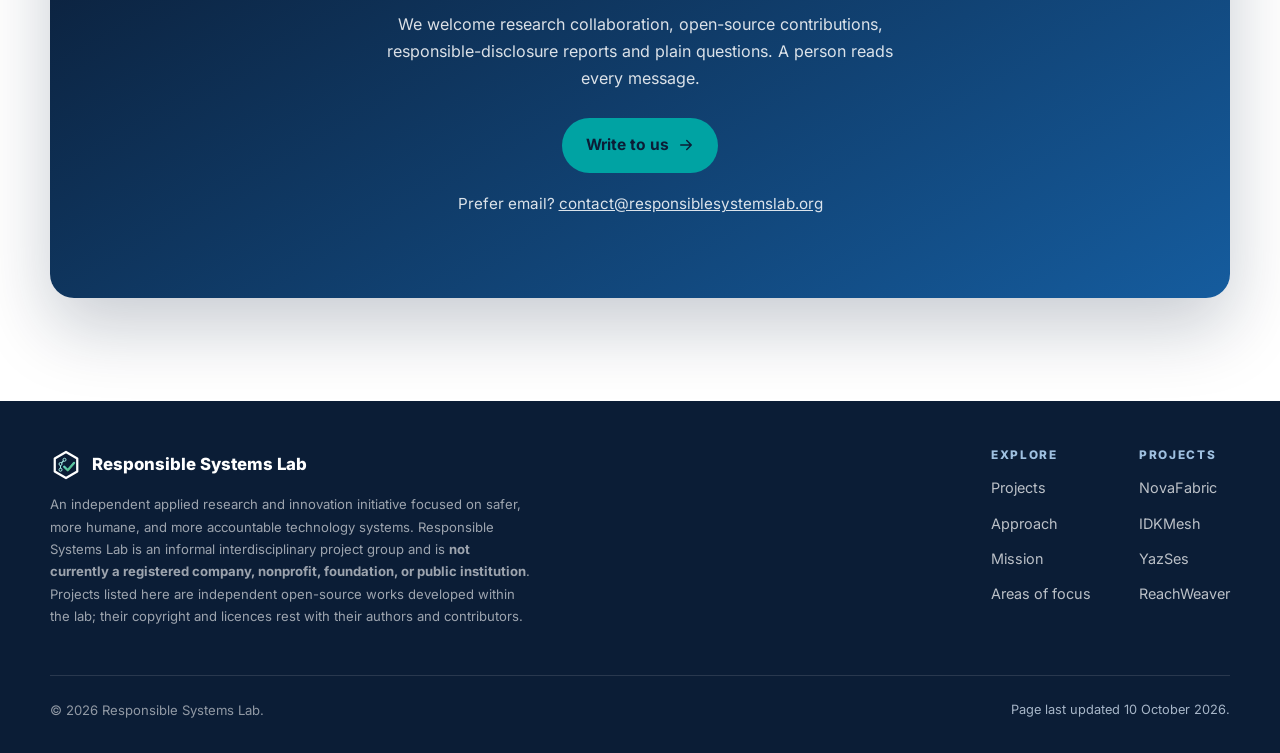
==== commit eada47b7: "website: refresh project versions and figures from their primary sources (2026-11-02) YazSes 2.42.0 " ====
--- a/website/index.html
+++ b/website/index.html
@@ -27,9 +27,9 @@
 {"@context":"https://schema.org","@graph":[
 {"@type":"Organization","@id":"https://responsiblesystemslab.org/#org","name":"Responsible Systems Lab","alternateName":"RSL","url":"https://responsiblesystemslab.org/","description":"A small, independent, early-stage research initiative building responsible technology systems for safer, more humane, and more accountable futures. Not a registered company, nonprofit, foundation or public institution.","email":"contact@responsiblesystemslab.org","contactPoint":{"@type":"ContactPoint","contactType":"general enquiries","email":"contact@responsiblesystemslab.org","availableLanguage":["English"]},"slogan":"Technology with responsibility built in.","knowsAbout":["Responsible AI","Risk detection and verification","Human-centered systems","Sensing and monitoring","Privacy-preserving on-device software","Accessible speech interfaces","AI agent replay","Agent verification"],"member":{"@id":"https://responsiblesystemslab.org/#person-msa"}},
 {"@type":"Person","@id":"https://responsiblesystemslab.org/#person-msa","name":"Mohsen Seyedkazemi Ardebili","memberOf":{"@id":"https://responsiblesystemslab.org/#org"},"sameAs":["https://orcid.org/0000-0002-1166-6559","https://github.com/MSKazemi","https://mskazemi.com","https://mskazemi.github.io"]},
-{"@type":"SoftwareApplication","@id":"https://responsiblesystemslab.org/yazses.html#software","name":"YazSes","url":"https://responsiblesystemslab.org/yazses.html","applicationCategory":"UtilitiesApplication","operatingSystem":"Linux, macOS, Windows","softwareVersion":"2.42.0","license":"https://www.apache.org/licenses/LICENSE-2.0","isAccessibleForFree":true,"author":{"@id":"https://responsiblesystemslab.org/#person-msa"},"sameAs":["https://github.com/MSKazemi/yazses","https://pypi.org/project/yazses/","https://snapcraft.io/yazses","https://doi.org/10.5281/zenodo.21856271","https://arxiv.org/abs/2607.28878","https://www.wikidata.org/wiki/Q140935593","https://mskazemi.com/yazses/"]},
+{"@type":"SoftwareApplication","@id":"https://responsiblesystemslab.org/yazses.html#software","name":"YazSes","url":"https://responsiblesystemslab.org/yazses.html","applicationCategory":"UtilitiesApplication","operatingSystem":"Linux, macOS, Windows","softwareVersion":"2.47.0","license":"https://www.apache.org/licenses/LICENSE-2.0","isAccessibleForFree":true,"author":{"@id":"https://responsiblesystemslab.org/#person-msa"},"sameAs":["https://github.com/MSKazemi/yazses","https://pypi.org/project/yazses/","https://snapcraft.io/yazses","https://doi.org/10.5281/zenodo.21856271","https://arxiv.org/abs/2607.28878","https://www.wikidata.org/wiki/Q140935593","https://mskazemi.com/yazses/"]},
 {"@type":"WebSite","@id":"https://responsiblesystemslab.org/#website","url":"https://responsiblesystemslab.org/","name":"Responsible Systems Lab","inLanguage":"en","publisher":{"@id":"https://responsiblesystemslab.org/#org"}},
-{"@type":"WebPage","@id":"https://responsiblesystemslab.org/#webpage","url":"https://responsiblesystemslab.org/","name":"Responsible Systems Lab | Trustworthy AI, Verification & Privacy","isPartOf":{"@id":"https://responsiblesystemslab.org/#website"},"about":{"@id":"https://responsiblesystemslab.org/#org"},"dateModified":"2026-10-10","mentions":[{"@id":"https://responsiblesystemslab.org/yazses.html#software"},{"@id":"https://responsiblesystemslab.org/novafabric.html#software"},{"@id":"https://responsiblesystemslab.org/idkmesh.html#software"}]}
+{"@type":"WebPage","@id":"https://responsiblesystemslab.org/#webpage","url":"https://responsiblesystemslab.org/","name":"Responsible Systems Lab | Trustworthy AI, Verification & Privacy","isPartOf":{"@id":"https://responsiblesystemslab.org/#website"},"about":{"@id":"https://responsiblesystemslab.org/#org"},"dateModified":"2026-11-02","mentions":[{"@id":"https://responsiblesystemslab.org/yazses.html#software"},{"@id":"https://responsiblesystemslab.org/novafabric.html#software"},{"@id":"https://responsiblesystemslab.org/idkmesh.html#software"}]}
 ]}
 </script>
 </head>
@@ -234,7 +234,7 @@
       </div>
       <div class="p-side">
         <ul class="spec">
-          <li><span class="k">Version</span><span class="v">2.42.0</span></li>
+          <li><span class="k">Version</span><span class="v">2.47.0</span></li>
           <li><span class="k">Licence</span><span class="v">Apache-2.0</span></li>
           <li><span class="k">Platforms</span><span class="v">Linux · macOS · Windows</span></li>
           <li><span class="k">Contributors</span><span class="v">35</span></li>
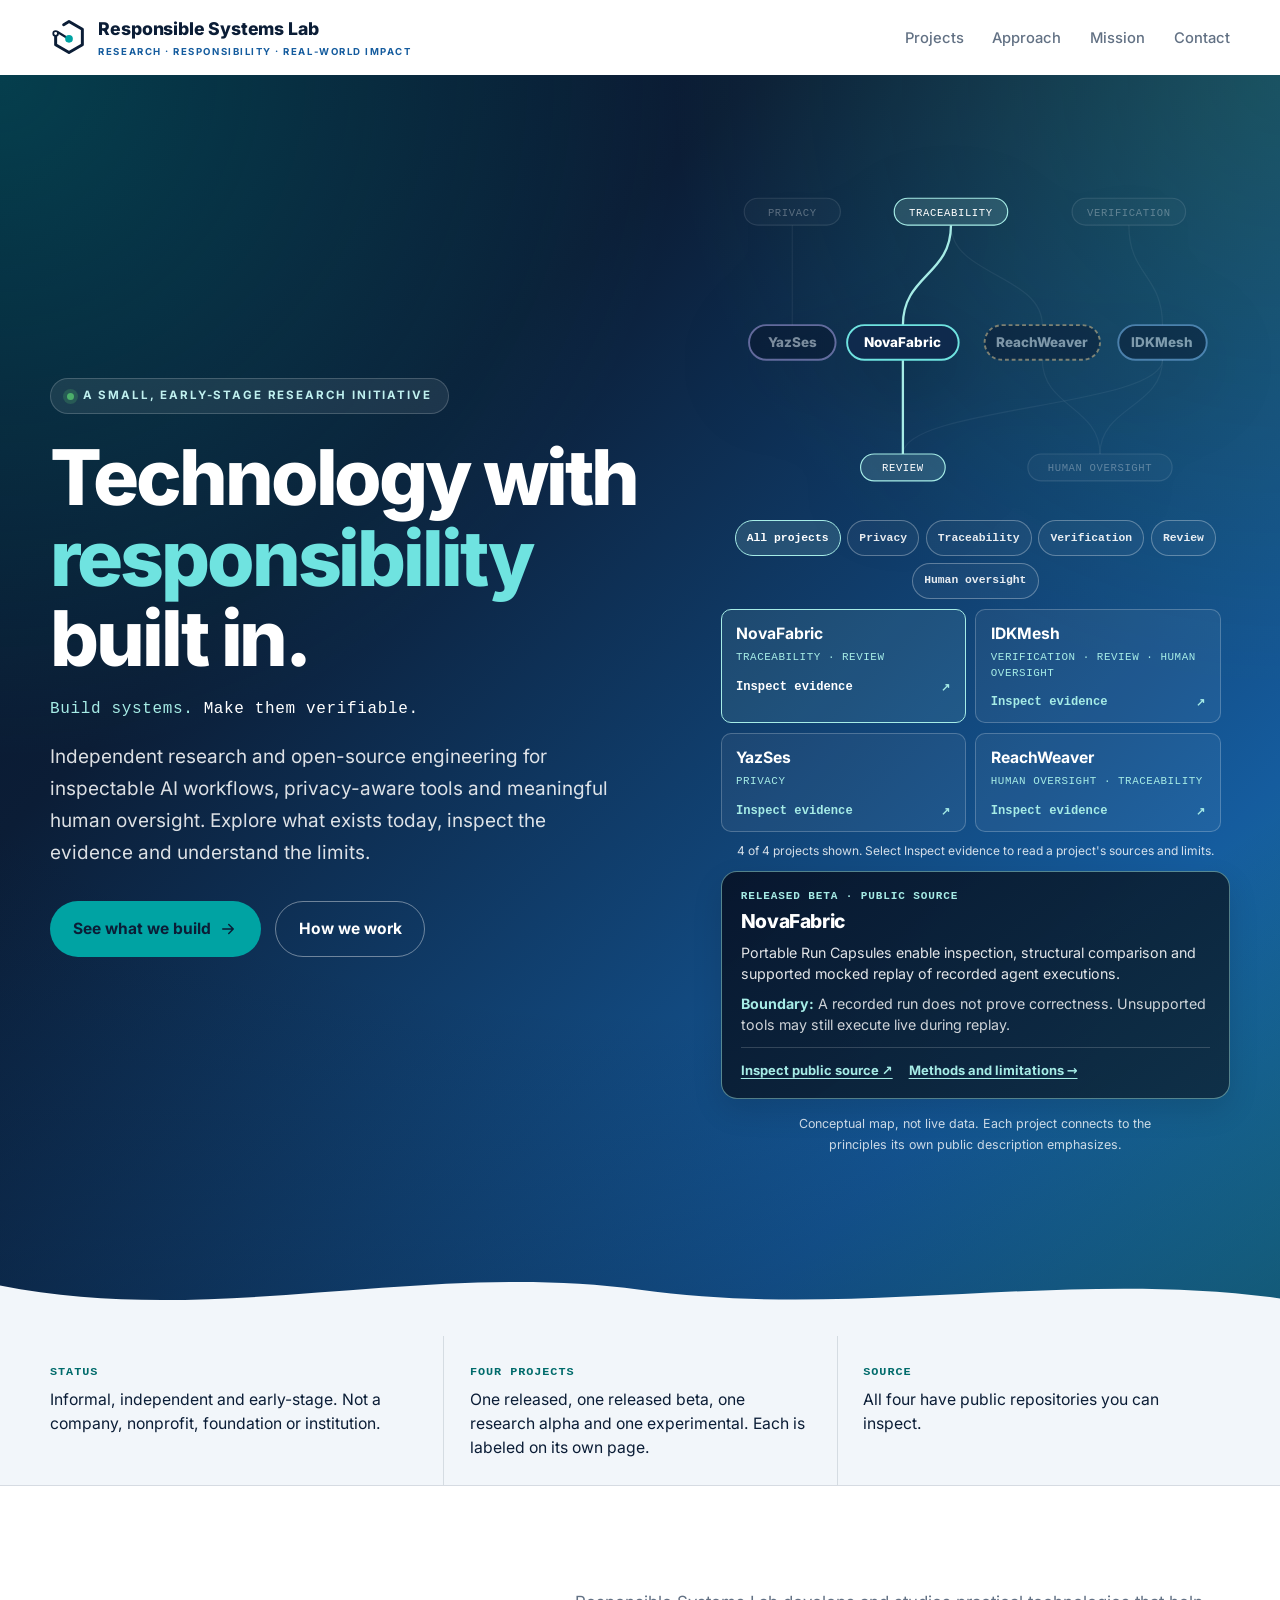
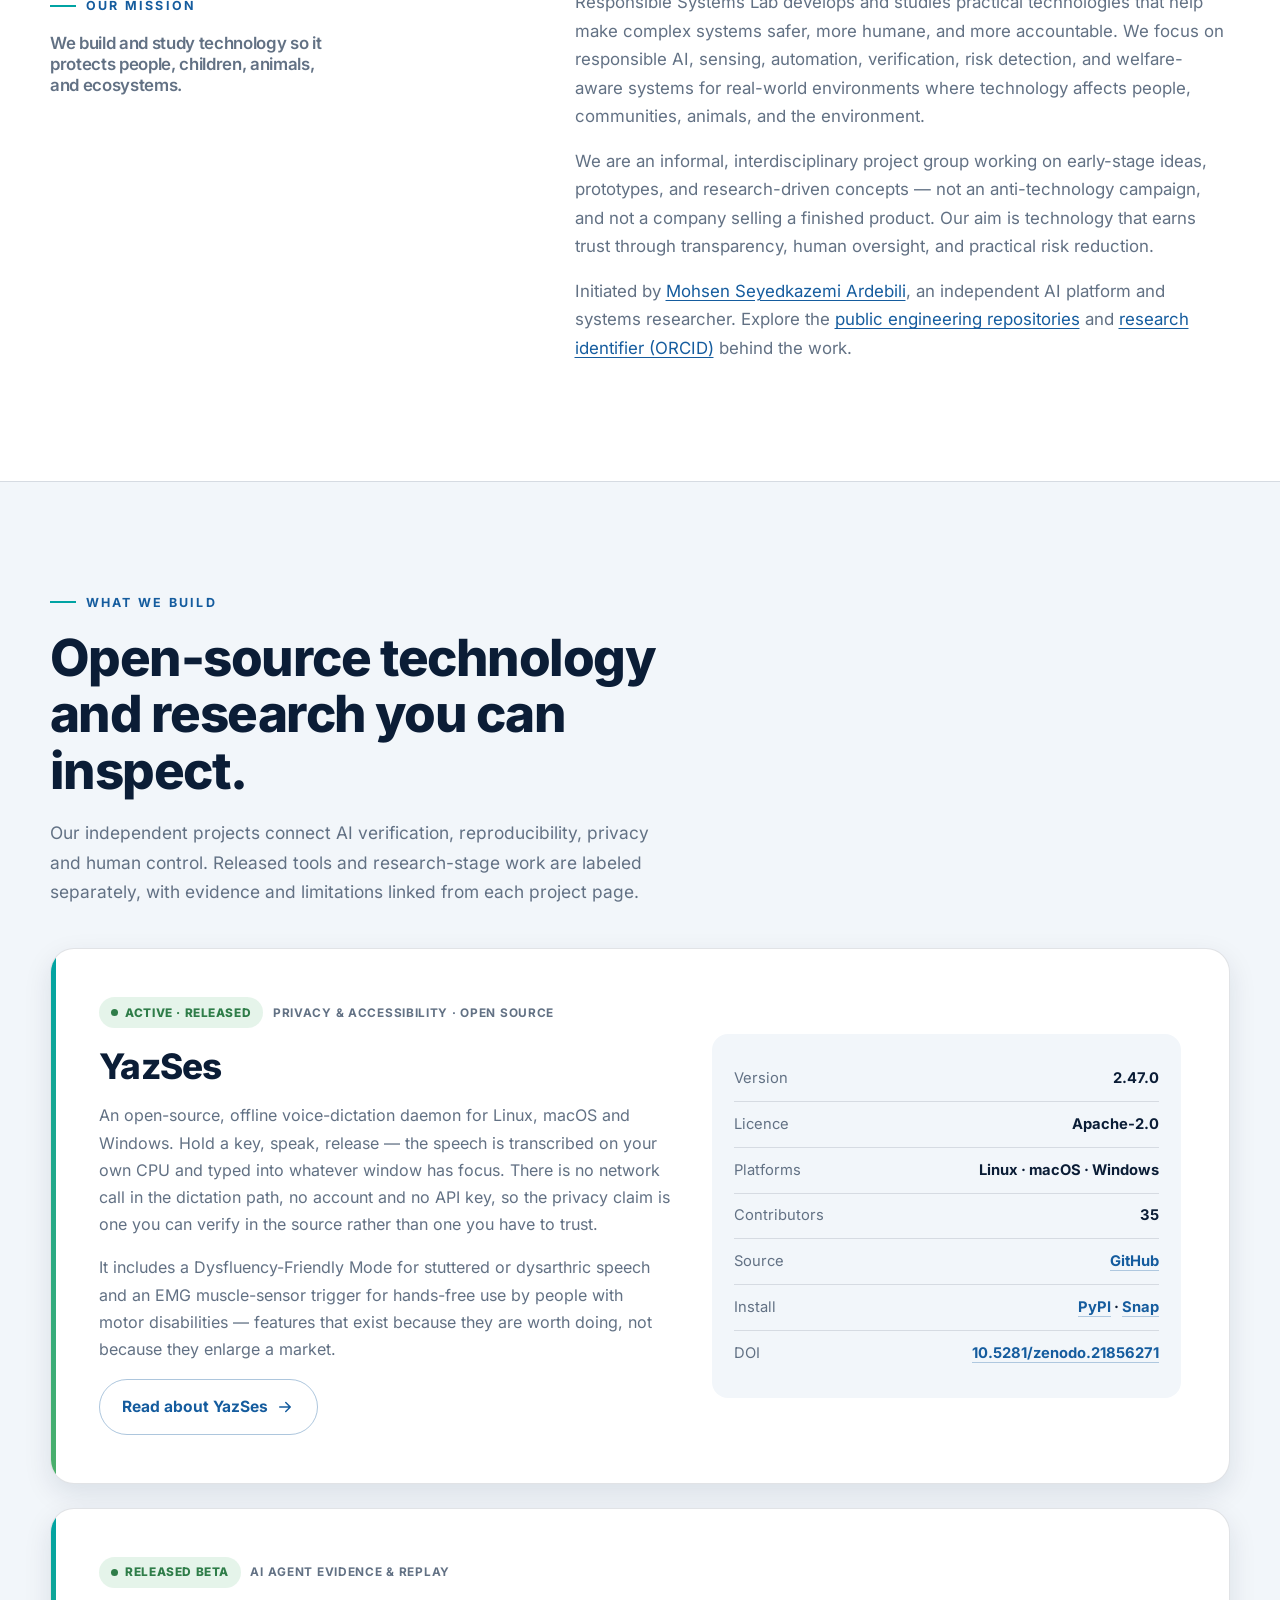
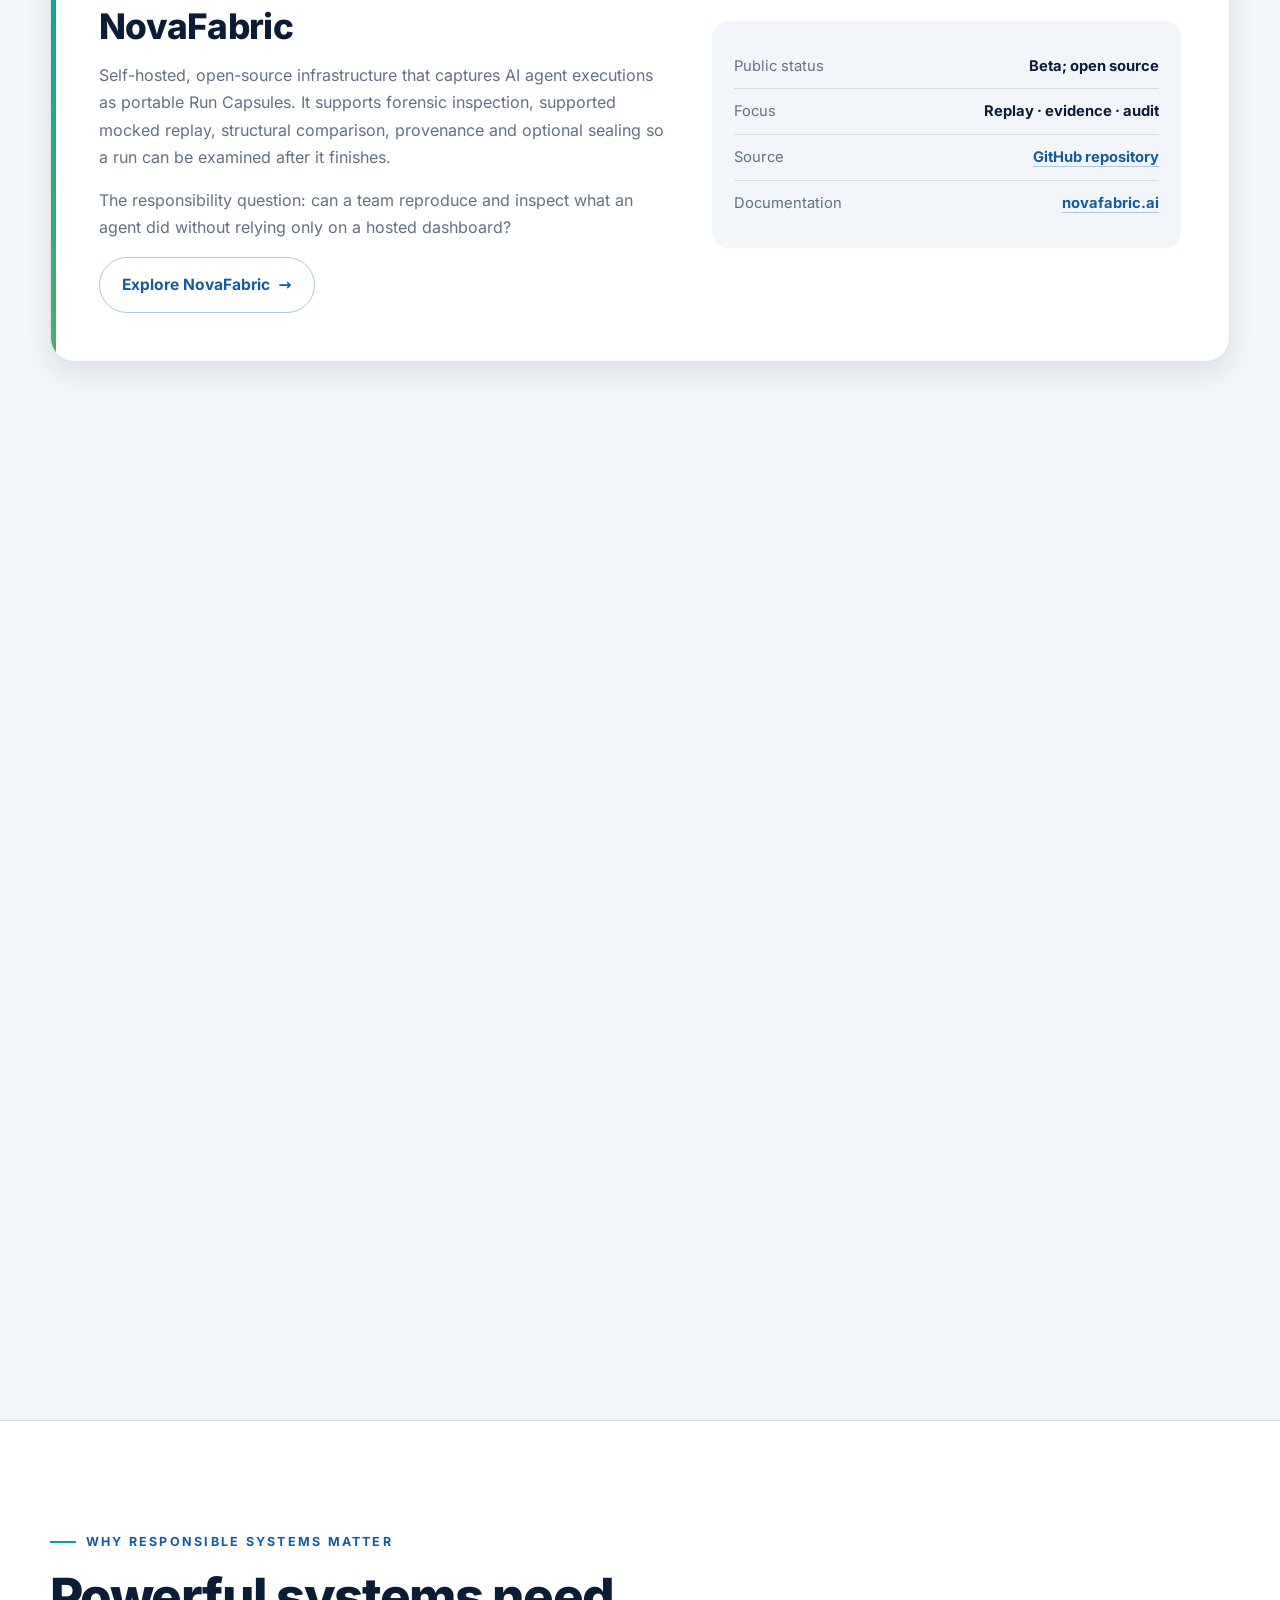
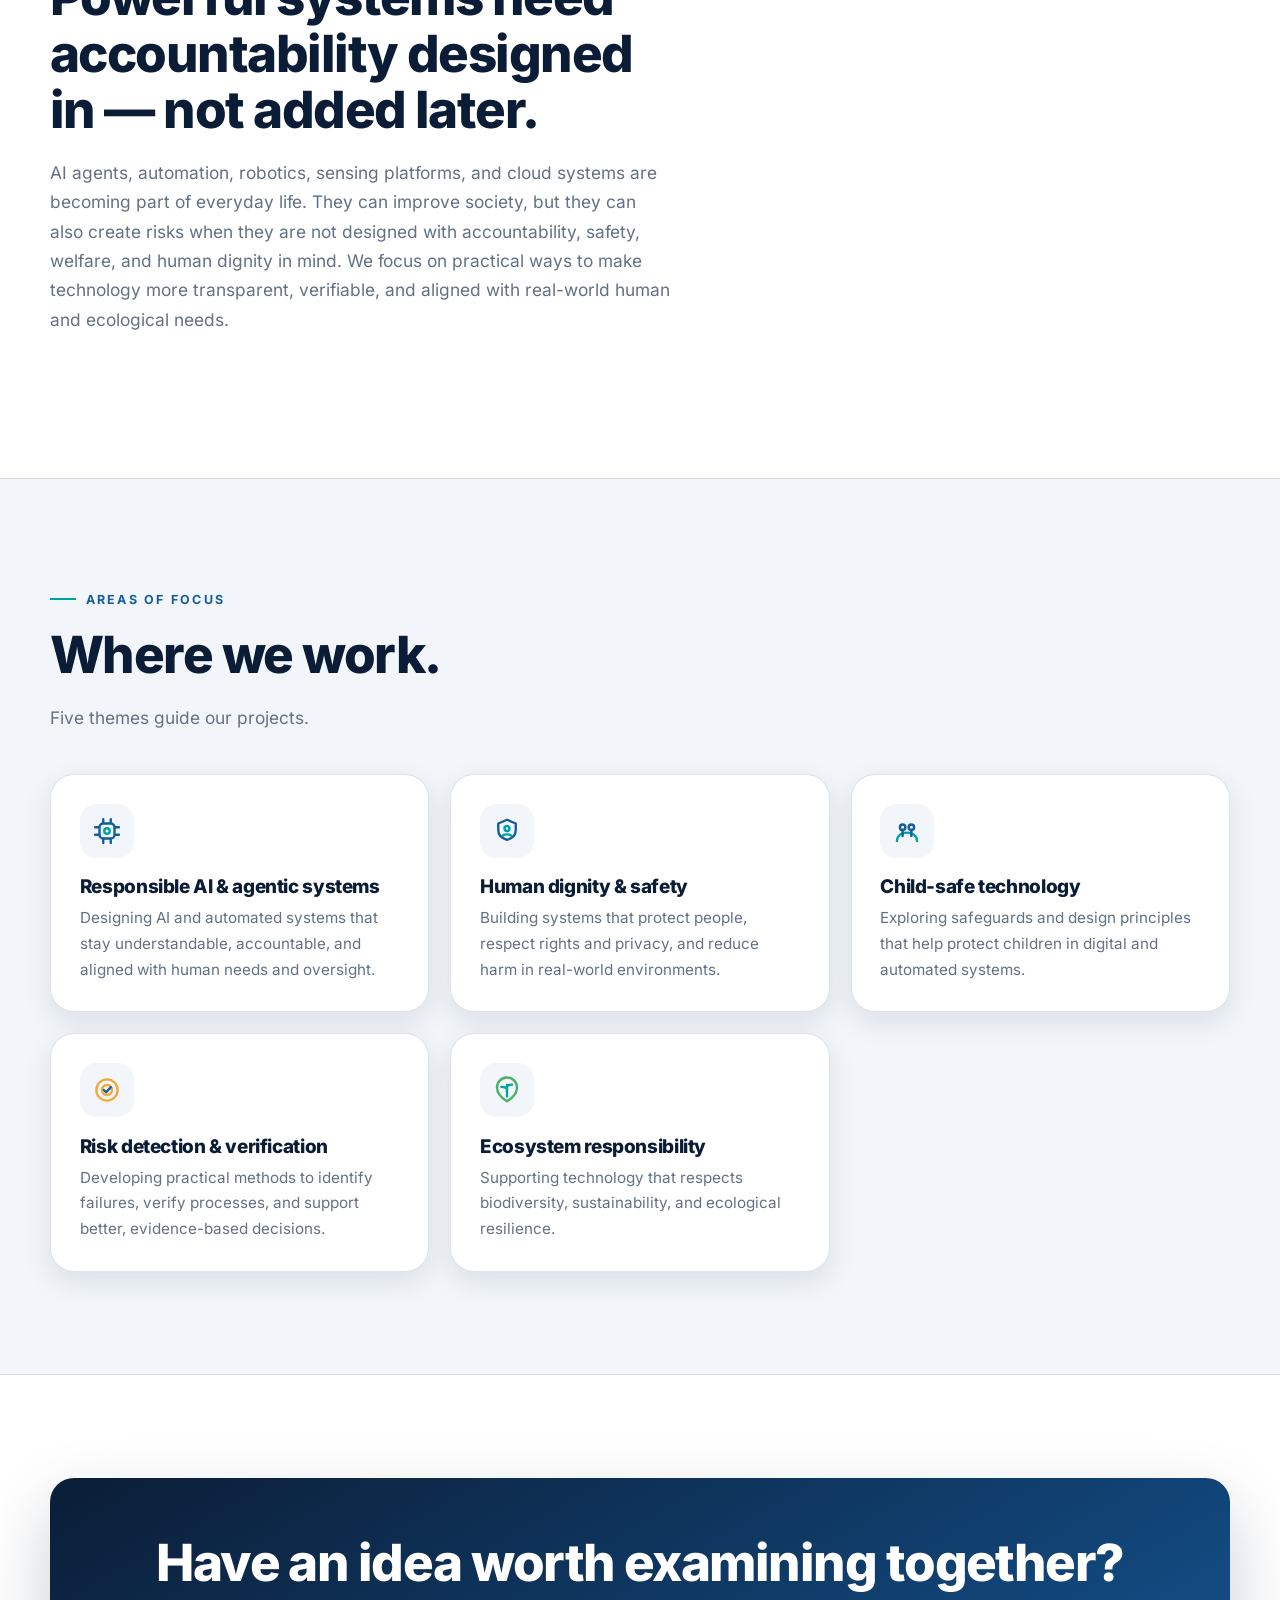
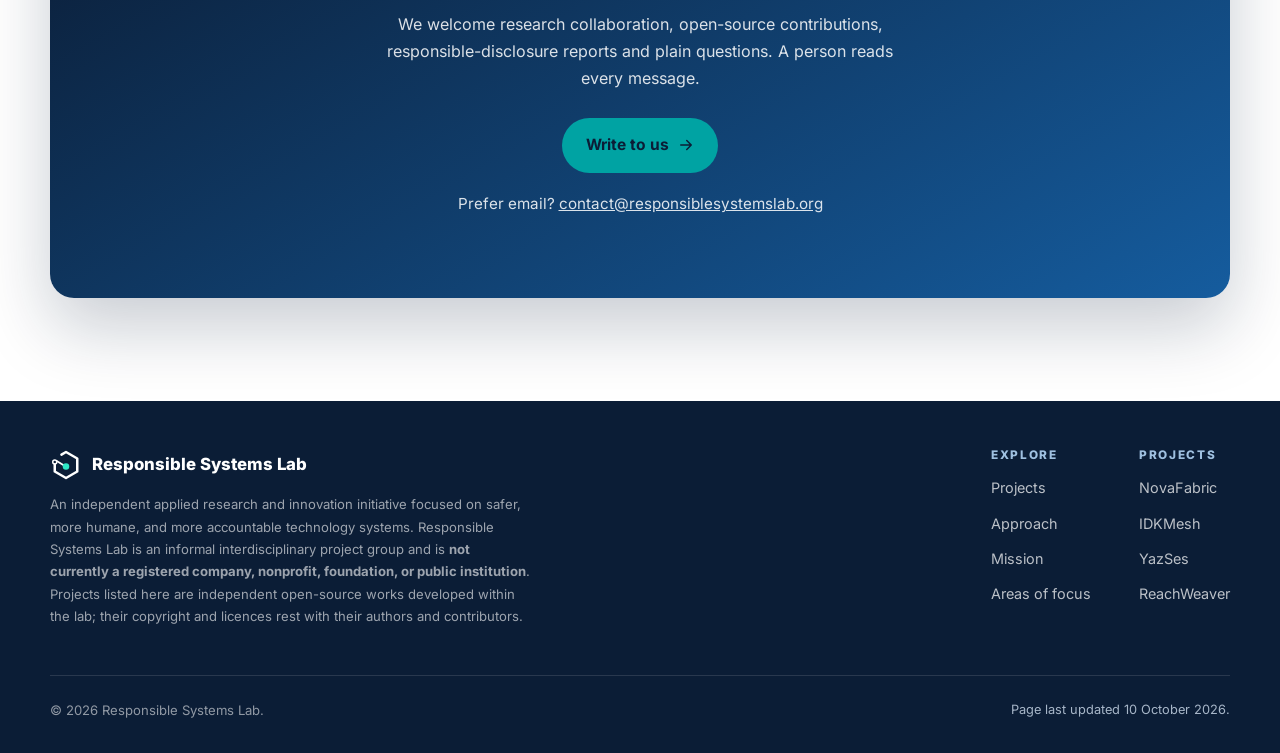
==== commit 5b185b70: "Merge pull request #11 from MSKazemi/brand/open-hexagon-logo-rebased brand: Open Hexagon logo, favic" ====
--- a/website/index.html
+++ b/website/index.html
@@ -6,7 +6,7 @@
 <meta name="theme-color" content="#0B1D36" />
 <title>Responsible Systems Lab | Trustworthy AI &amp; Verification</title>
 <meta name="description" content="Independent research and open-source engineering for responsible AI, agent replay, verification, privacy-preserving voice computing and human control." />
-<link rel="icon" type="image/svg+xml" href="data:image/svg+xml,%3Csvg xmlns='http://www.w3.org/2000/svg' viewBox='0 0 128 128'%3E%3Cdefs%3E%3ClinearGradient id='c' x1='0' y1='0' x2='1' y2='1'%3E%3Cstop offset='0' stop-color='%2300A3A3'/%3E%3Cstop offset='1' stop-color='%234CAF6A'/%3E%3C/linearGradient%3E%3C/defs%3E%3Cpath d='M64 12 109 38 V90 L64 116 19 90 V38 Z' fill='none' stroke='%23155C9E' stroke-width='11' stroke-linejoin='round'/%3E%3Cpath d='M44 66 60 82 90 48' fill='none' stroke='url(%23c)' stroke-width='13' stroke-linecap='round' stroke-linejoin='round'/%3E%3C/svg%3E" />
+<link rel="icon" type="image/svg+xml" href="data:image/svg+xml,%3Csvg xmlns='http://www.w3.org/2000/svg' viewBox='0 0 128 128'%3E%3Crect width='128' height='128' rx='28' fill='%230B1D36'/%3E%3Cg transform='translate%2864 64%29 scale%28.8%29 translate%28-64 -64%29'%3E%3Cpath d='M46 22.5 64 12 109 38V90L64 116 19 90V60' fill='none' stroke='%23FFFFFF' stroke-width='12' stroke-linecap='round' stroke-linejoin='round'/%3E%3Ccircle cx='19' cy='51' r='9' fill='%230B1D36' stroke='%23FFFFFF' stroke-width='7'/%3E%3Cpath d='M28 47 52 63' stroke='%23FFFFFF' stroke-width='8' stroke-linecap='round'/%3E%3Ccircle cx='64' cy='70' r='15' fill='%232EE6C5'/%3E%3C/g%3E%3C/svg%3E" />
 <link rel="preload" href="assets/fonts/inter-latin-var.woff2" as="font" type="font/woff2" crossorigin />
 <link rel="stylesheet" href="styles/rsl.css?v=20261011f" />
 <link rel="canonical" href="https://responsiblesystemslab.org/" />
@@ -16,13 +16,13 @@
 <meta property="og:title" content="Responsible Systems Lab | Trustworthy AI, Verification & Privacy" />
 <meta property="og:description" content="Explore NovaFabric, IDKMesh, YazSes and ReachWeaver: open-source and experimental engineering for verifiable AI, agent evidence, privacy and human control." />
 <meta property="og:url" content="https://responsiblesystemslab.org/" />
-<meta property="og:image" content="https://responsiblesystemslab.org/assets/og-rsl-v2.png" />
+<meta property="og:image" content="https://responsiblesystemslab.org/assets/og-rsl-v3.png" />
 <meta property="og:image:width" content="1200" /><meta property="og:image:height" content="630" />
 <meta property="og:image:alt" content="Responsible Systems Lab — technology with responsibility built in" />
 <meta name="twitter:card" content="summary_large_image" />
 <meta name="twitter:title" content="Responsible Systems Lab | Trustworthy AI, Verification & Privacy" />
 <meta name="twitter:description" content="Explore NovaFabric, IDKMesh, YazSes and ReachWeaver: open-source and experimental engineering for verifiable AI, agent evidence, privacy and human control." />
-<meta name="twitter:image" content="https://responsiblesystemslab.org/assets/og-rsl-v2.png" />
+<meta name="twitter:image" content="https://responsiblesystemslab.org/assets/og-rsl-v3.png" />
 <script type="application/ld+json">
 {"@context":"https://schema.org","@graph":[
 {"@type":"Organization","@id":"https://responsiblesystemslab.org/#org","name":"Responsible Systems Lab","alternateName":"RSL","url":"https://responsiblesystemslab.org/","description":"A small, independent, early-stage research initiative building responsible technology systems for safer, more humane, and more accountable futures. Not a registered company, nonprofit, foundation or public institution.","email":"contact@responsiblesystemslab.org","contactPoint":{"@type":"ContactPoint","contactType":"general enquiries","email":"contact@responsiblesystemslab.org","availableLanguage":["English"]},"slogan":"Technology with responsibility built in.","knowsAbout":["Responsible AI","Risk detection and verification","Human-centered systems","Sensing and monitoring","Privacy-preserving on-device software","Accessible speech interfaces","AI agent replay","Agent verification"],"member":{"@id":"https://responsiblesystemslab.org/#person-msa"}},
@@ -38,22 +38,19 @@
 
 <!-- logo mark (reused) -->
 <svg width="0" height="0" style="position:absolute" aria-hidden="true"><defs>
-  <linearGradient id="rslv2-frame" x1="0%" y1="0%" x2="100%" y2="100%"><stop offset="0" stop-color="#0B1D36"/><stop offset=".5" stop-color="#155C9E"/><stop offset="1" stop-color="#00A3A3"/></linearGradient>
-  <linearGradient id="rslv2-check" x1="0%" y1="0%" x2="100%" y2="100%"><stop offset="0" stop-color="#00A3A3"/><stop offset="1" stop-color="#4CAF6A"/></linearGradient>
-  <linearGradient id="rslv2-check-rev" x1="0%" y1="0%" x2="100%" y2="100%"><stop offset="0" stop-color="#6fe3e0"/><stop offset="1" stop-color="#4CAF6A"/></linearGradient>
-  <!-- Evidence Atlas V2 mark (assets/brand/rsl/evidence-atlas-v2/logo-symbol.svg), scaled 128 -> 40 -->
+  <!-- Open Hexagon mark (assets/brand/rsl/brand-kit/logo/svg/rsl-symbol-color.svg), scaled 128 -> 40 -->
   <g id="rsl-mark" transform="scale(0.3125)">
-    <path d="M64 12 109 38 V90 L64 116 19 90 V38 Z" fill="none" stroke="url(#rslv2-frame)" stroke-width="9" stroke-linecap="round" stroke-linejoin="round"/>
-    <path d="M42 83 V60 L58 43" fill="none" stroke="#155C9E" stroke-width="4.4" stroke-linecap="round" stroke-linejoin="round"/>
-    <circle cx="42" cy="83" r="6" fill="#FFFFFF" stroke="#155C9E" stroke-width="4"/><circle cx="42" cy="60" r="6" fill="#FFFFFF" stroke="#155C9E" stroke-width="4"/><circle cx="58" cy="43" r="6" fill="#FFFFFF" stroke="#155C9E" stroke-width="4"/>
-    <path d="M57 71 71 85 96 56" fill="none" stroke="url(#rslv2-check)" stroke-width="9.5" stroke-linecap="round" stroke-linejoin="round"/>
+    <path d="M46 22.5 L64 12 L109 38 V90 L64 116 L19 90 V62" fill="none" stroke="#0B1D36" stroke-width="10" stroke-linecap="round" stroke-linejoin="round"/>
+    <circle cx="19" cy="52" r="8" fill="none" stroke="#0B1D36" stroke-width="6"/>
+    <path d="M27 48 L53 64" stroke="#0B1D36" stroke-width="7" stroke-linecap="round"/>
+    <circle cx="64" cy="70" r="13" fill="#00A3A3"/>
   </g>
-  <!-- Reversed variant for dark surfaces (the navy start of the frame gradient would disappear on navy) -->
+  <!-- Reversed variant for the navy footer -->
   <g id="rsl-mark-rev" transform="scale(0.3125)">
-    <path d="M64 12 109 38 V90 L64 116 19 90 V38 Z" fill="none" stroke="#FFFFFF" stroke-width="9" stroke-linecap="round" stroke-linejoin="round"/>
-    <path d="M42 83 V60 L58 43" fill="none" stroke="#A6ECE6" stroke-width="4.4" stroke-linecap="round" stroke-linejoin="round"/>
-    <circle cx="42" cy="83" r="6" fill="#0B1D36" stroke="#A6ECE6" stroke-width="4"/><circle cx="42" cy="60" r="6" fill="#0B1D36" stroke="#A6ECE6" stroke-width="4"/><circle cx="58" cy="43" r="6" fill="#0B1D36" stroke="#A6ECE6" stroke-width="4"/>
-    <path d="M57 71 71 85 96 56" fill="none" stroke="url(#rslv2-check-rev)" stroke-width="9.5" stroke-linecap="round" stroke-linejoin="round"/>
+    <path d="M46 22.5 L64 12 L109 38 V90 L64 116 L19 90 V62" fill="none" stroke="#FFFFFF" stroke-width="10" stroke-linecap="round" stroke-linejoin="round"/>
+    <circle cx="19" cy="52" r="8" fill="none" stroke="#FFFFFF" stroke-width="6"/>
+    <path d="M27 48 L53 64" stroke="#FFFFFF" stroke-width="7" stroke-linecap="round"/>
+    <circle cx="64" cy="70" r="13" fill="#2EE6C5"/>
   </g>
 </defs></svg>
 
